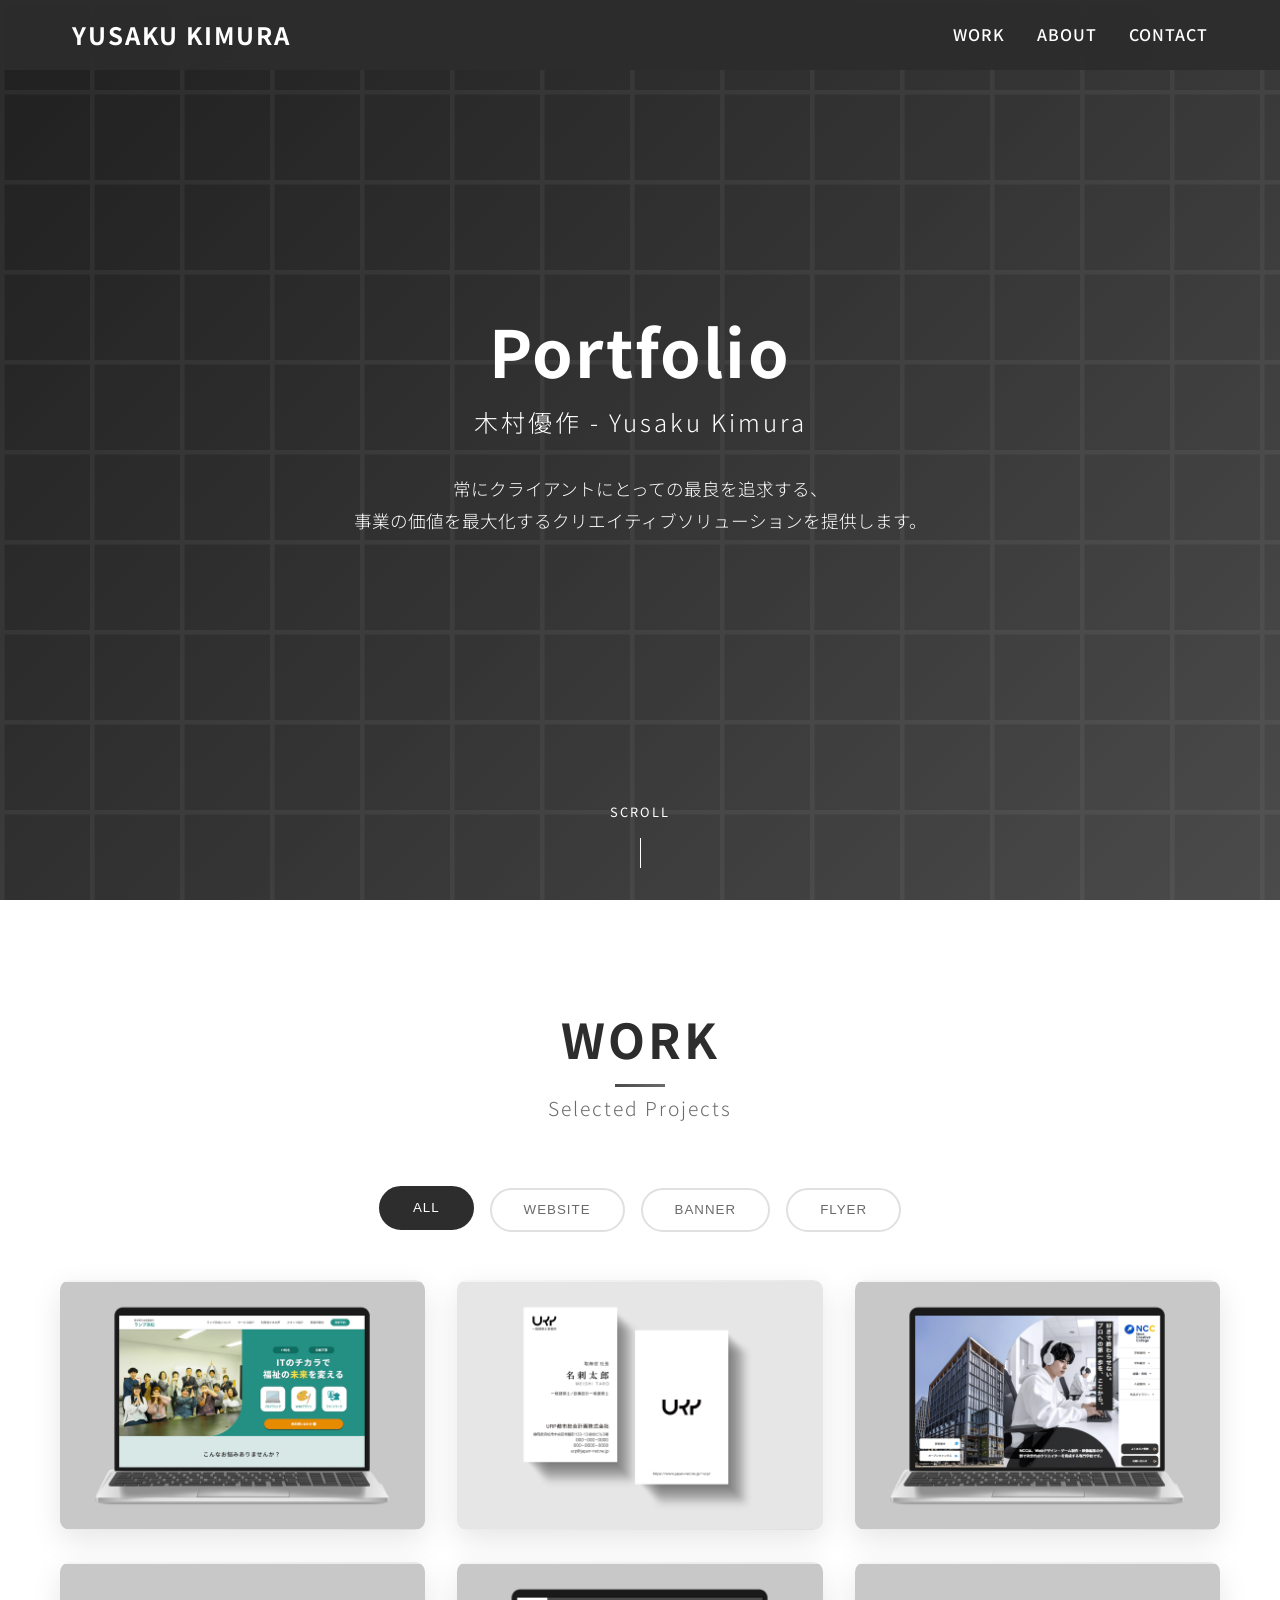
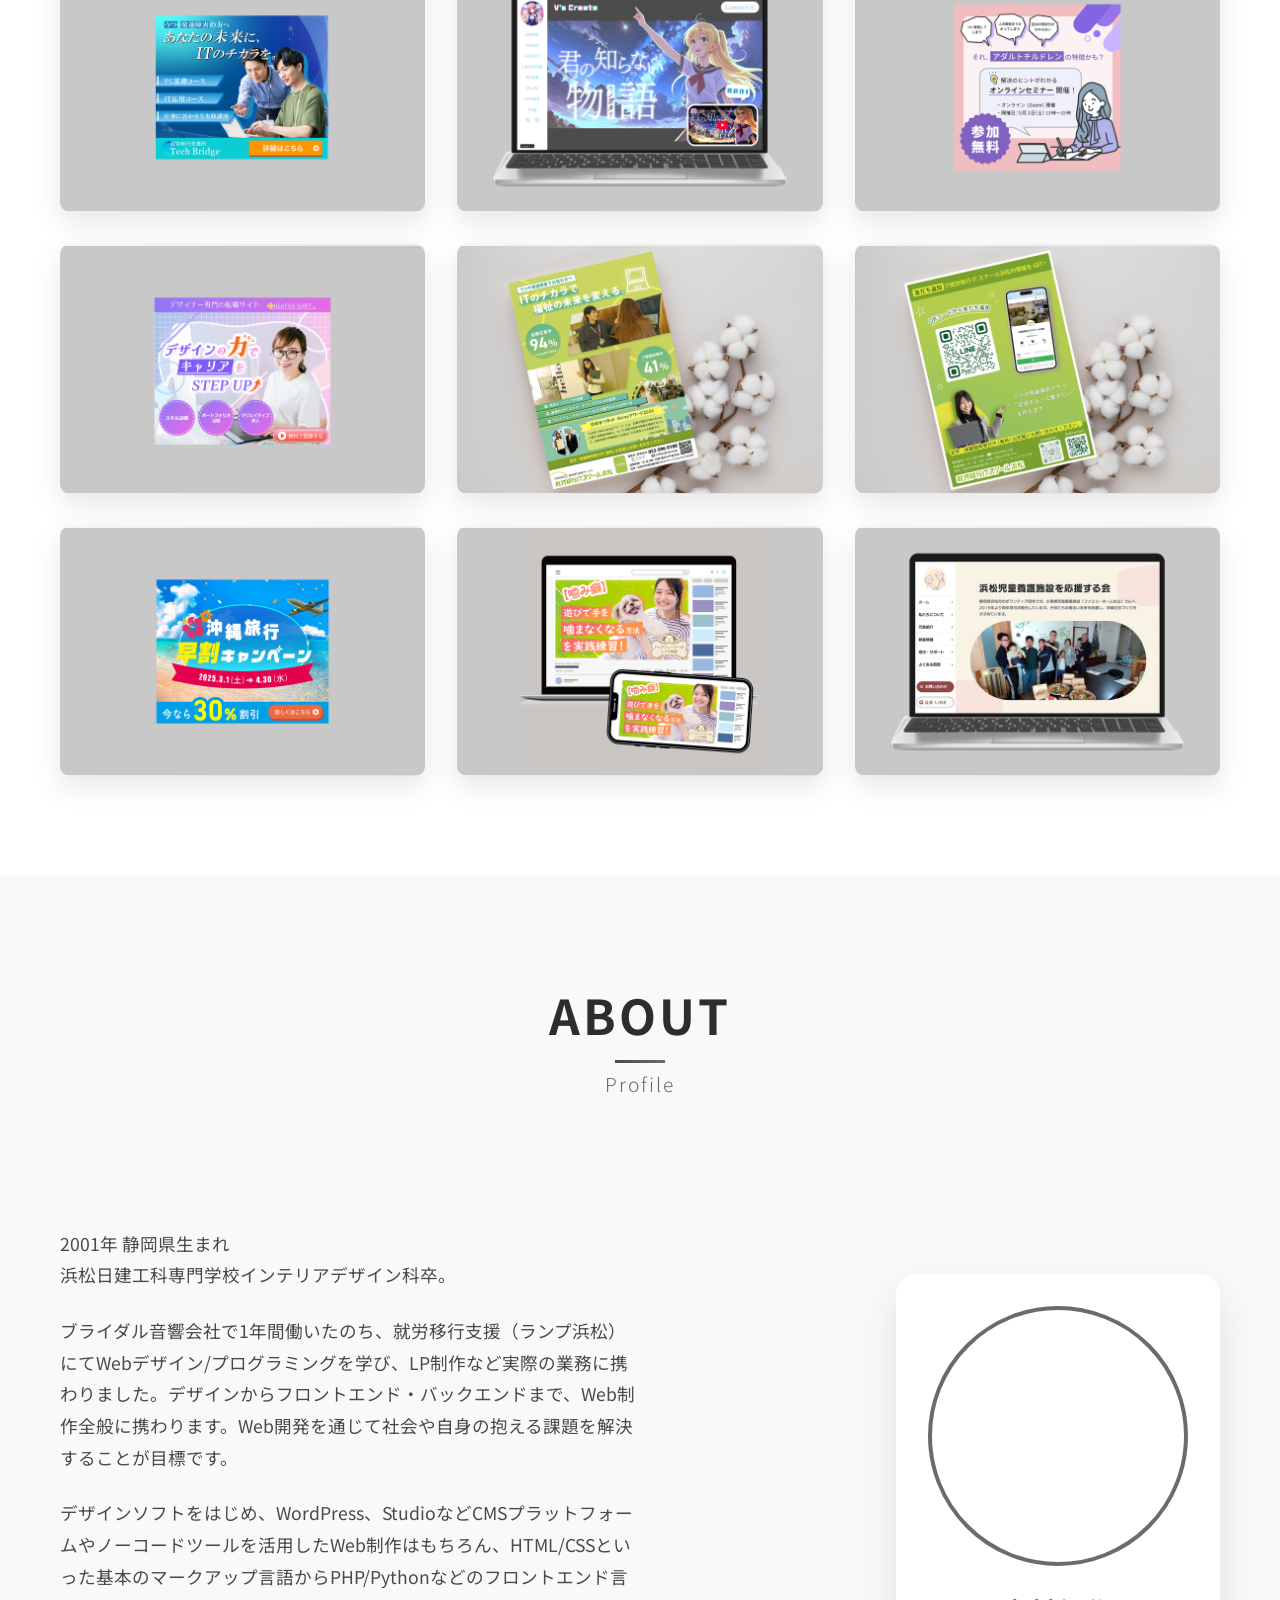
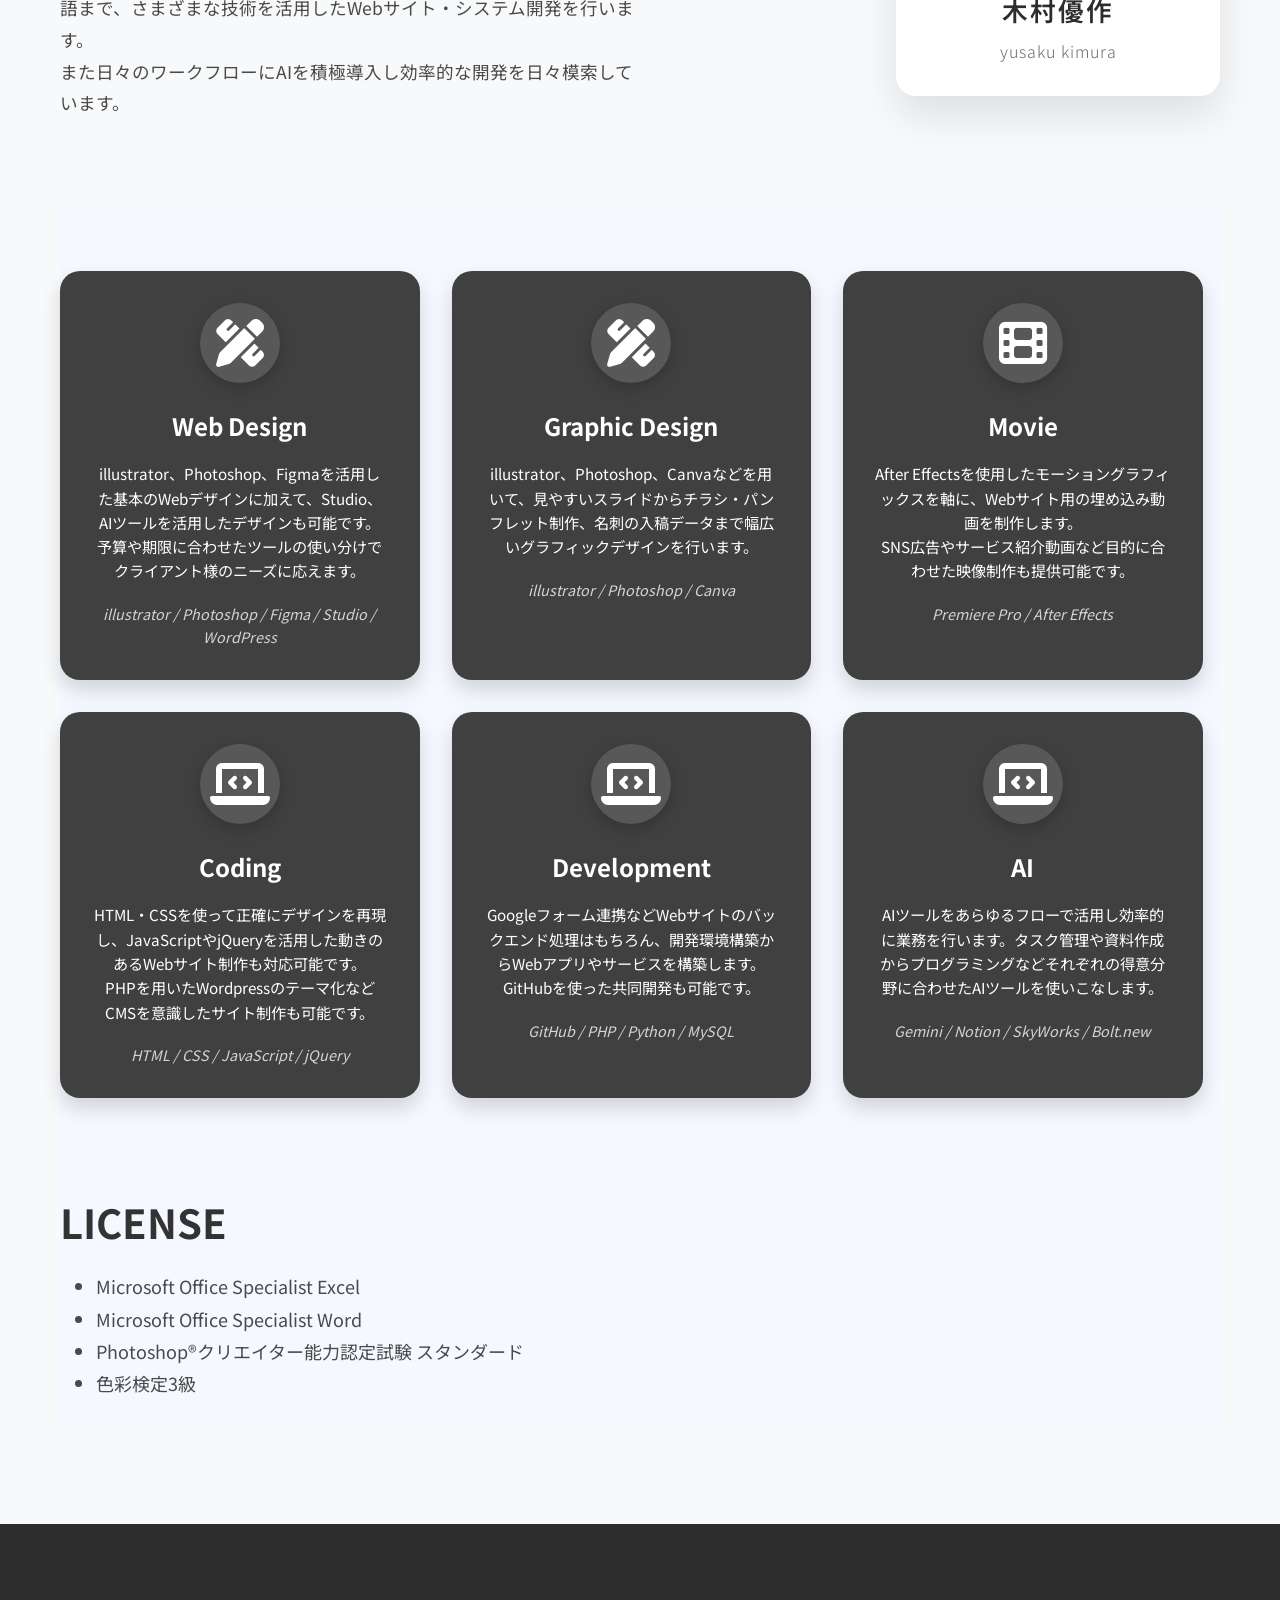
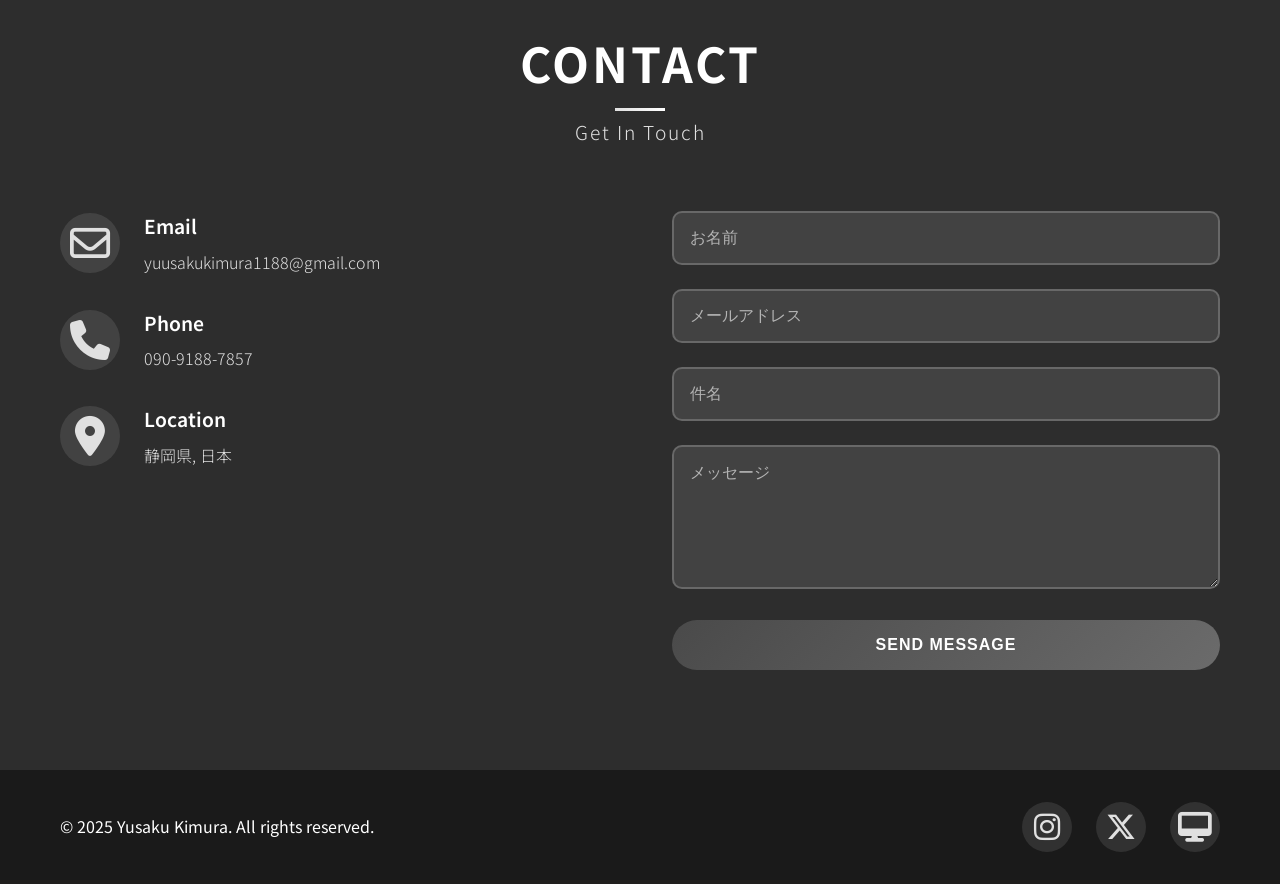
==== index.html @ 91639d2f "Add files via upload" ====
<!DOCTYPE html>
<html lang="ja">
<head>
    <meta charset="UTF-8">
    <meta name="viewport" content="width=device-width, initial-scale=1.0">
    <title>木村優作 - Webデザイナーポートフォリオ</title>
    <meta name="description" content="木村優作のWebデザイナーポートフォリオサイト。Webサイト、バナー、チラシなどのデザイン作品をご紹介します。">
    <link rel="stylesheet" href="css/style.css">
    <link rel="preconnect" href="https://fonts.googleapis.com">
    <link rel="preconnect" href="https://fonts.gstatic.com" crossorigin>
    <link href="https://fonts.googleapis.com/css2?family=Noto+Sans+JP:wght@300;400;500;700&display=swap" rel="stylesheet">
    <link rel="stylesheet" href="https://cdnjs.cloudflare.com/ajax/libs/font-awesome/6.5.1/css/all.min.css">
</head>
<body>
    <!-- Loading Animation -->
    <div id="loading" class="loading-screen">
        <div class="loading-content">
            <div class="loading-logo">
                <span class="loading-text">YUSAKU KIMURA</span>
            </div>
            <div class="loading-bar">
                <div class="loading-progress"></div>
            </div>
        </div>
    </div>

    <!-- Header -->
    <header class="header" id="header">
        <nav class="nav">
            <div class="nav-brand">
                <a href="#hero" class="brand-link">YUSAKU KIMURA</a>
            </div>
            <ul class="nav-menu" id="nav-menu">
                <li class="nav-item">
                    <a href="#work" class="nav-link">WORK</a>
                </li>
                <li class="nav-item">
                    <a href="#about" class="nav-link">ABOUT</a>
                </li>
                <li class="nav-item">
                    <a href="#contact" class="nav-link">CONTACT</a>
                </li>
            </ul>
            <div class="hamburger" id="hamburger">
                <span></span>
                <span></span>
                <span></span>
            </div>
        </nav>
    </header>

    <!-- Hero Section -->
    <section class="hero" id="hero">
        <div class="hero-background">
            <div class="hero-overlay"></div>
        </div>
        <div class="hero-content">
            <div class="hero-text">
                <h1 class="hero-title">
                    <span class="hero-title-line">Portfolio</span>
                    <span class="hero-title-line"></span>
                </h1>
                <p class="hero-subtitle">木村優作 - Yusaku Kimura</p>
                <p class="hero-description">
                    常にクライアントにとっての最良を追求する、<br>
                    事業の価値を最大化するクリエイティブソリューションを提供します。
                </p>
            </div>
            <div class="hero-scroll">
                <span class="scroll-text">SCROLL</span>
                <div class="scroll-line"></div>
            </div>
        </div>
    </section>

    <!-- Work Section -->
    <section class="work" id="work">
        <div class="container">
            <div class="section-header">
                <h2 class="section-title">WORK</h2>
                <p class="section-subtitle">Selected Projects</p>
            </div>
            
            <div class="work-filter">
                <button class="filter-btn active" data-filter="all">ALL</button>
                <button class="filter-btn" data-filter="website">WEBSITE</button>
                <button class="filter-btn" data-filter="banner">BANNER</button>
                <button class="filter-btn" data-filter="flyer">FLYER</button>
            </div>

            <div class="work-grid" id="work-grid">
                <div class="work-item" data-category="website">
                    <a href="project-detail.html">
                    <div class="work-image">
                        <div class="work-placeholder">
                            <img src="images/Work_img4.png" alt="Work 1" width="100% height="100%>
                        </div>
                        <div class="work-overlay">
                            <div class="work-info">
                                <h3 class="work-title">Webサイト</h3>
                                <p class="work-category">Website Design</p>
                                <div class="work-tags">
                                    <span class="work-tag">HTML/CSS</span>
                                    <span class="work-tag">JavaScript</span>
                                    <span class="work-tag">PHP</span>
                                    <span class="work-tag">Wordpress</span>
                                    <span class="work-tag">Photoshop</span>
                                    <span class="work-tag">Illustrator</span>
                                </div>
                            </div>
                        </div>
                    </div>
                    </a>
                </div>

                <div class="work-item" data-category="website">
                    <div class="work-image">
                        <div class="work-placeholder">
                            <img src="images/Work_img12.png" alt="Work 1" width="100% height="100%>
                        </div>
                        <div class="work-overlay">
                            <div class="work-info">
                                <h3 class="work-title">名刺デザイン</h3>
                                <p class="work-category">Graphic Design</p>
                                <div class="work-tags">
                                    <span class="work-tag">Illustrator</span>
                                </div>
                            </div>
                        </div>
                    </div>
                </div>

                <div class="work-item" data-category="website">
                    <div class="work-image">
                        <div class="work-placeholder">
                            <img src="images/Work_img3.png" alt="Work 1" width="100% height="100%>
                        </div>
                        <div class="work-overlay">
                            <div class="work-info">
                                <h3 class="work-title">Webサイト</h3>
                                <p class="work-category">Website Design</p>
                                <div class="work-tags">
                                    <span class="work-tag">Studio</span>
                                    <span class="work-tag">Photoshop</span>
                                    <span class="work-tag">Illustrator</span>
                                </div>
                            </div>
                        </div>
                    </div>
                </div>

                <div class="work-item" data-category="banner">
                    <div class="work-image">
                        <div class="work-placeholder">
                            <img src="images/Work_img8.png" alt="Work 1" width="100% height="100%>
                        </div>
                        <div class="work-overlay">
                            <div class="work-info">
                                <h3 class="work-title">Webバナー</h3>
                                <p class="work-category">Banner Design</p>
                                <div class="work-tags">
                                    <span class="work-tag">Photoshop</span>
                                    <span class="work-tag">Illustrator</span>
                                </div>
                            </div>
                        </div>
                    </div>
                </div>

                <div class="work-item" data-category="website">
                    <div class="work-image">
                        <div class="work-placeholder">
                            <img src="images/Work_img2.png" alt="Work 1" width="100% height="100%>
                        </div>
                        <div class="work-overlay">
                            <div class="work-info">
                                <h3 class="work-title">Webサイト</h3>
                                <p class="work-category">Website Design</p>
                                <div class="work-tags">
                                    <span class="work-tag">Studio</span>
                                    <span class="work-tag">Photoshop</span>
                                    <span class="work-tag">Illustrator</span>
                                    <span class="work-tag">After Effects</span>
                                </div>
                            </div>
                        </div>
                    </div>
                </div>

                <div class="work-item" data-category="banner">
                    <div class="work-image">
                        <div class="work-placeholder">
                             <img src="images/Work_img9.png" alt="Work 1" width="100% height="100%>
                        </div>
                        <div class="work-overlay">
                            <div class="work-info">
                                <h3 class="work-title">SNS広告</h3>
                                <p class="work-category">Digital Banner</p>
                                <div class="work-tags">
                                    <span class="work-tag">Photoshop</span>
                                    <span class="work-tag">Illustrator</span>
                                </div>
                            </div>
                        </div>
                    </div>
                </div>

                <div class="work-item" data-category="banner">
                    <div class="work-image">
                        <div class="work-placeholder">
                             <img src="images/Work_img10.png" alt="Work 1" width="100% height="100%>
                        </div>
                        <div class="work-overlay">
                            <div class="work-info">
                                <h3 class="work-title">Webバナー</h3>
                                <p class="work-category">Digital Banner</p>
                                <div class="work-tags">
                                    <span class="work-tag">Photoshop</span>
                                    <span class="work-tag">Illustrator</span>
                                </div>
                            </div>
                        </div>
                    </div>
                </div>

                <div class="work-item" data-category="flyer">
                    <div class="work-image">
                        <div class="work-placeholder">
                            <img src="images/Work_img5.png" alt="Work 1" width="100% height="100%>
                        </div>
                        <div class="work-overlay">
                            <div class="work-info">
                                <h3 class="work-title">チラシ</h3>
                                <p class="work-category">Graphic Design</p>
                                <div class="work-tags">
                                    <span class="work-tag">Photoshop</span>
                                    <span class="work-tag">Illustrator</span>
                                </div>
                            </div>
                        </div>
                    </div>
                </div>

                <div class="work-item" data-category="flyer">
                    <div class="work-image">
                        <div class="work-placeholder">
                            <img src="images/Work_img6.png" alt="Work 1" width="100% height="100%>
                        </div>
                        <div class="work-overlay">
                            <div class="work-info">
                                <h3 class="work-title">チラシ</h3>
                                <p class="work-category">Graphic Design</p>
                                <div class="work-tags">
                                    <span class="work-tag">Photoshop</span>
                                    <span class="work-tag">Illustrator</span>
                                </div>
                            </div>
                        </div>
                    </div>
                </div>

                <div class="work-item" data-category="banner">
                    <div class="work-image">
                        <div class="work-placeholder">
                             <img src="images/Work_img7.png" alt="Work 1" width="100% height="100%>
                        </div>
                        <div class="work-overlay">
                            <div class="work-info">
                                <h3 class="work-title">Webバナー</h3>
                                <p class="work-category">Digital Banner</p>
                                <div class="work-tags">
                                    <span class="work-tag">Photoshop</span>
                                    <span class="work-tag">Illustrator</span>
                                </div>
                            </div>
                        </div>
                    </div>
                </div>

                <div class="work-item" data-category="website">
                    <div class="work-image">
                        <div class="work-placeholder">
                            <img src="images/Work_img11.png" alt="Work 1" width="100% height="100%>
                        </div>
                        <div class="work-overlay">
                            <div class="work-info">
                                <h3 class="work-title">YouTubeサムネイル</h3>
                                <p class="work-category">Website Design</p>
                                <div class="work-tags">
                                    <span class="work-tag">Studio</span>
                                    <span class="work-tag">Photoshop</span>
                                    <span class="work-tag">Illustrator</span>
                                </div>
                            </div>
                        </div>
                    </div>
                </div>

                <div class="work-item" data-category="website">
                    <div class="work-image">
                        <div class="work-placeholder">
                            <img src="images/Work_img1.png" alt="Work 1" width="100% height="100%>
                        </div>
                        <div class="work-overlay">
                            <div class="work-info">
                                <h3 class="work-title">Webサイト</h3>
                                <p class="work-category">Website Design</p>
                                <div class="work-tags">
                                    <span class="work-tag">Studio</span>
                                    <span class="work-tag">Photoshop</span>
                                    <span class="work-tag">Illustrator</span>
                                </div>
                            </div>
                        </div>
                    </div>
                </div>

                

            </div>
        </div>
    </section>

    <!-- About Section -->
    <section class="about" id="about">
        <div class="about-container container">
            <div class="about-content">
                <div class="section-header">
                            <h2 class="section-title">ABOUT</h2>
                            <p class="section-subtitle">Profile</p>
                        </div>
                <div class="about-text">
                    <div class="about-text-content">
                        <div class="about-description">
                             <p>
                                2001年 静岡県生まれ<br>
                                浜松日建工科専門学校インテリアデザイン科卒。<br>
                            </p>
                            <p>
                            ブライダル音響会社で1年間働いたのち、就労移行支援（ランプ浜松）にてWebデザイン/プログラミングを学び、LP制作など実際の業務に携わりました。デザインからフロントエンド・バックエンドまで、Web制作全般に携わります。Web開発を通じて社会や自身の抱える課題を解決することが目標です。
                            <p>
                                デザインソフトをはじめ、WordPress、StudioなどCMSプラットフォームやノーコードツールを活用したWeb制作はもちろん、HTML/CSSといった基本のマークアップ言語からPHP/Pythonなどのフロントエンド言語まで、さまざまな技術を活用したWebサイト・システム開発を行います。<br>また日々のワークフローにAIを積極導入し効率的な開発を日々模索しています。
                            </p>
                        </div>
                    </div>
                    <div class="about-image">
                        <div class="profile-card">
                            <div class="profile-placeholder">
                                
                            </div>
                            <div class="profile-info">
                                <h3 class="profile-name">木村優作</h3>
                                <p class="profile-title">yusaku kimura</p>
                            </div>
                        </div>
                    </div>
                </div>
                 
                <div class="skills-section">
                    <div class="skill-card">
                        <div class="skill-icon"><i class="fas fa-pencil-ruler"></i></div>
                        <h3 class="skill-title">Web Design</h3>
                        <p class="skill-desc">
                        illustrator、Photoshop、Figmaを活用した基本のWebデザインに加えて、Studio、AIツールを活用したデザインも可能です。<br>
                        予算や期限に合わせたツールの使い分けでクライアント様のニーズに応えます。
                        </p>
                        <p class="skill-tools">illustrator / Photoshop / Figma / Studio / WordPress</p>
                    </div>

                    <div class="skill-card">
                        <div class="skill-icon"><i class="fas fa-pencil-ruler"></i></div>
                        <h3 class="skill-title">Graphic Design</h3>
                        <p class="skill-desc">
                        illustrator、Photoshop、Canvaなどを用いて、見やすいスライドからチラシ・パンフレット制作、名刺の入稿データまで幅広いグラフィックデザインを行います。
                        </p>
                        <p class="skill-tools">illustrator / Photoshop / Canva</p>
                    </div>

                    <div class="skill-card">
                        <div class="skill-icon"><i class="fas fa-film"></i></div>
                        <h3 class="skill-title">Movie</h3>
                        <p class="skill-desc">
                        After Effectsを使用したモーショングラフィックスを軸に、Webサイト用の埋め込み動画を制作します。<br>SNS広告やサービス紹介動画など目的に合わせた映像制作も提供可能です。
                        </p>
                        <p class="skill-tools">Premiere Pro / After Effects</p>
                    </div>

                    <div class="skill-card">
                        <div class="skill-icon"><i class="fas fa-laptop-code"></i></div>
                        <h3 class="skill-title">Coding</h3>
                        <p class="skill-desc">
                        HTML・CSSを使って正確にデザインを再現し、JavaScriptやjQueryを活用した動きのあるWebサイト制作も対応可能です。<br>
                        PHPを用いたWordpressのテーマ化などCMSを意識したサイト制作も可能です。
                        </p>
                        <p class="skill-tools">HTML / CSS / JavaScript / jQuery</p>
                    </div>

                    <div class="skill-card">
                        <div class="skill-icon"><i class="fas fa-laptop-code"></i></div>
                        <h3 class="skill-title">Development</h3>
                        <p class="skill-desc">
                        Googleフォーム連携などWebサイトのバックエンド処理はもちろん、開発環境構築からWebアプリやサービスを構築します。<br>GitHubを使った共同開発も可能です。
                        </p>
                        <p class="skill-tools">GitHub / PHP / Python / MySQL</p>
                    </div>

                    <div class="skill-card">
                        <div class="skill-icon"><i class="fas fa-laptop-code"></i></div>
                        <h3 class="skill-title">AI</h3>
                        <p class="skill-desc">
                        AIツールをあらゆるフローで活用し効率的に業務を行います。タスク管理や資料作成からプログラミングなどそれぞれの得意分野に合わせたAIツールを使いこなします。
                        </p>
                        <p class="skill-tools">Gemini / Notion / SkyWorks / Bolt.new</p>
                    </div>

                      <div class="license-section">
                            <h3 class="license-title"> LICENSE</h3>
                            <ul class="license-list">
                            <li>Microsoft Office Specialist Excel</li>
                            <li>Microsoft Office Specialist Word</li>
                            <li>Photoshop®クリエイター能力認定試験 スタンダード</li>
                            <li>色彩検定3級</li>
                            </ul>
                        </div>
                </div>
            </div>
        </div>
    </section>

    <!-- Contact Section -->
    <section class="contact" id="contact">
        <div class="container">
            <div class="section-header">
                <h2 class="section-title">CONTACT</h2>
                <p class="section-subtitle">Get In Touch</p>
            </div>
            <div class="contact-content">
                <div class="contact-info">
                    <div class="contact-item">
                        <div class="contact-icon">
                            <i class="fa-regular fa-envelope"></i>
                        </div>
                        <div class="contact-details">
                            <h3>Email</h3>
                            <a href="mailto:yuusakukimura1188@gmail.com"><p>yuusakukimura1188@gmail.com</p></a>
                        </div>
                    </div>
                    <div class="contact-item">
                        <div class="contact-icon">
                            <i class="fa-solid fa-phone"></i>
                        </div>
                        <div class="contact-details">
                            <h3>Phone</h3>
                            <a href="tel:090-1188-7857"><p>090-9188-7857</p></a>
                        </div>
                    </div>
                    <div class="contact-item">
                        <div class="contact-icon">
                            <i class="fa-solid fa-location-dot"></i>
                        </div>
                        <div class="contact-details">
                            <h3>Location</h3>
                            <p>静岡県, 日本</p>
                        </div>
                    </div>
                </div>
                <form class="contact-form" id="contact-form">
                    <div class="form-group">
                        <input type="text" id="name" name="name" placeholder="お名前" required>
                    </div>
                    <div class="form-group">
                        <input type="email" id="email" name="email" placeholder="メールアドレス" required>
                    </div>
                    <div class="form-group">
                        <input type="text" id="subject" name="subject" placeholder="件名" required>
                    </div>
                    <div class="form-group">
                        <textarea id="message" name="message" placeholder="メッセージ" rows="6" required></textarea>
                    </div>
                    <button type="submit" class="submit-btn">
                        <span class="btn-text">SEND MESSAGE</span>
                        <div class="btn-loader"></div>
                    </button>
                </form>
            </div>
        </div>
    </section>

    <!-- Footer -->
    <footer class="footer">
        <div class="container">
            <div class="footer-content">
                <p>&copy; 2025 Yusaku Kimura. All rights reserved.</p>
                <div class="social-links">
                    <a href="https://www.instagram.com/1012_ky_design/" target="_blank" class="social-link">
                        <i class="fa-brands fa-instagram"></i>
                    </a>
                    <a href="https://x.com/yuusaku_work?s=21" target="_blank" class="social-link">
                        <i class="fa-brands fa-x-twitter"></i>
                    </a>
                    <a href="#" class="social-link">
                        <i class="fa-solid fa-desktop"></i>
                        
                    </a>
                </div>
            </div>
        </div>
    </footer>

    <script src="js/script.js"></script>
</body>
</html>
---- css/style.css ----
/* Reset and Base Styles */
* {
    margin: 0;
    padding: 0;
    box-sizing: border-box;
}

html {
    scroll-behavior: smooth;
}

body {
    font-family: 'Noto Sans JP', sans-serif;
    line-height: 1.6;
    color: #333;
    background-color: #f8f9fa;
    overflow-x: hidden;
}

.container {
    max-width: 1200px;
    margin: 0 auto;
    padding: 0 20px;
}

/* Loading Animation */
.loading-screen {
    position: fixed;
    top: 0;
    left: 0;
    width: 100%;
    height: 100%;
    background: linear-gradient(135deg, #2d2d2d 0%, #4a4a4a 100%);
    display: flex;
    justify-content: center;
    align-items: center;
    z-index: 9999;
    transition: opacity 0.5s ease, visibility 0.5s ease;
}

.loading-screen.hidden {
    opacity: 0;
    visibility: hidden;
}

.loading-content {
    text-align: center;
    color: white;
}

.loading-logo {
    margin-bottom: 30px;
}

.loading-text {
    font-size: 2rem;
    font-weight: 300;
    letter-spacing: 8px;
    animation: fadeInUp 1s ease;
}

.loading-bar {
    width: 300px;
    height: 2px;
    background: rgba(255, 255, 255, 0.2);
    margin: 0 auto;
    overflow: hidden;
}

.loading-progress {
    height: 100%;
    background: linear-gradient(90deg, #e0e0e0, #ffffff);
    width: 0%;
    animation: loadingProgress 2s ease-in-out;
}

@keyframes fadeInUp {
    from {
        opacity: 0;
        transform: translateY(30px);
    }
    to {
        opacity: 1;
        transform: translateY(0);
    }
}

@keyframes loadingProgress {
    0% { width: 0%; }
    100% { width: 100%; }
}

/* Header */
.header {
    position: fixed;
    top: 0;
    left: 0;
    width: 100%;
    background: rgba(45, 45, 45, 0.95);
    backdrop-filter: blur(10px);
    z-index: 1000;
    transition: all 0.3s ease;
}

.header.scrolled {
    background: rgba(45, 45, 45, 0.98);
    box-shadow: 0 2px 20px rgba(0, 0, 0, 0.1);
}

.nav {
    display: flex;
    justify-content: space-between;
    align-items: center;
    padding: 1rem 2rem;
    max-width: 1200px;
    margin: 0 auto;
}

.nav-brand .brand-link {
    font-size: 1.5rem;
    font-weight: 700;
    color: #ffffff;
    text-decoration: none;
    letter-spacing: 2px;
    transition: color 0.3s ease;
}

.nav-brand .brand-link:hover {
    color: #e0e0e0;
}

.nav-menu {
    display: flex;
    list-style: none;
    gap: 2rem;
}

.nav-link {
    color: #ffffff;
    text-decoration: none;
    font-weight: 500;
    letter-spacing: 1px;
    position: relative;
    transition: color 0.3s ease;
}

.nav-link:hover {
    color: #e0e0e0;
}

.nav-link::after {
    content: '';
    position: absolute;
    bottom: -5px;
    left: 0;
    width: 0;
    height: 2px;
    background: #e0e0e0;
    transition: width 0.3s ease;
}

.nav-link:hover::after {
    width: 100%;
}

.hamburger {
    display: none;
    flex-direction: column;
    cursor: pointer;
    gap: 4px;
}

.hamburger span {
    width: 25px;
    height: 2px;
    background: #ffffff;
    transition: all 0.3s ease;
}

.hamburger.active span:nth-child(1) {
    transform: rotate(45deg) translate(5px, 5px);
}

.hamburger.active span:nth-child(2) {
    opacity: 0;
}

.hamburger.active span:nth-child(3) {
    transform: rotate(-45deg) translate(7px, -6px);
}

/* Hero Section */
.hero {
    height: 100vh;
    position: relative;
    display: flex;
    align-items: center;
    justify-content: center;
    overflow: hidden;
}

.hero-background {
    position: absolute;
    top: 0;
    left: 0;
    width: 100%;
    height: 100%;
    background: linear-gradient(135deg, #2d2d2d 0%, #4a4a4a 50%, #6b6b6b 100%);
    z-index: -2;
}

.hero-background::before {
    content: '';
    position: absolute;
    top: 0;
    left: 0;
    width: 100%;
    height: 100%;
    background: url('data:image/svg+xml,<svg xmlns="http://www.w3.org/2000/svg" viewBox="0 0 100 100"><defs><pattern id="grid" width="10" height="10" patternUnits="userSpaceOnUse"><path d="M 10 0 L 0 0 0 10" fill="none" stroke="rgba(255,255,255,0.05)" stroke-width="1"/></pattern></defs><rect width="100" height="100" fill="url(%23grid)"/></svg>');
    animation: backgroundMove 20s linear infinite;
}

.hero-overlay {
    position: absolute;
    top: 0;
    left: 0;
    width: 100%;
    height: 100%;
    background: rgba(0, 0, 0, 0.3);
    z-index: -1;
}

@keyframes backgroundMove {
    0% { transform: translate(0, 0); }
    100% { transform: translate(-10px, -10px); }
}

.hero-content {
    text-align: center;
    color: white;
    z-index: 1;
}

.hero-title {
    font-size: 65px;
    font-weight: 700;
    margin-bottom: 1rem;
    line-height: 1.1;
    letter-spacing: 2.2px;
}

.hero-title-line {
    display: block;
    opacity: 0;
    transform: translateY(50px);
    animation: heroTitleAnimation 1s ease forwards;
}

.hero-title-line:nth-child(2) {
    animation-delay: 0.2s;
}

@keyframes heroTitleAnimation {
    to {
        opacity: 1;
        transform: translateY(0);
    }
}

.hero-subtitle {
    font-size: 1.5rem;
    font-weight: 300;
    margin-bottom: 2rem;
    letter-spacing: 3px;
    opacity: 0;
    animation: fadeInUp 1s ease 0.5s forwards;
}

.hero-description {
    font-size: 1.1rem;
    font-weight: 300;
    line-height: 1.8;
    max-width: 600px;
    margin: 0 auto 3rem;
    opacity: 0;
    animation: fadeInUp 1s ease 0.7s forwards;
}

.hero-scroll {
    position: absolute;
    bottom: 2rem;
    right: 0;
    left: 0;
    margin: 0 auto;
    transform: translateX(-50%);
    display: flex;
    flex-direction: column;
    align-items: center;
    opacity: 0;
    animation: fadeInUp 1s ease 1s forwards;
}

.scroll-text {
    font-size: 0.8rem;
    letter-spacing: 2px;
    margin-bottom: 1rem;
}

.scroll-line {
    width: 1px;
    height: 30px;
    background: white;
    animation: scrollLineAnimation 2s ease-in-out infinite;
}

@keyframes scrollLineAnimation {
    0%, 100% { transform: scaleY(1); opacity: 1; }
    50% { transform: scaleY(0.5); opacity: 0.5; }
}

/* Section Styles */
section {
    padding: 100px 0;
}

.section-header {
    text-align: center;
    margin-bottom: 4rem;
}

.section-title {
    font-size: 3rem;
    font-weight: 700;
    color: #2d2d2d;
    margin-bottom: 1rem;
    letter-spacing: 3px;
    position: relative;
    display: inline-block;
}

.section-title::after {
    content: '';
    position: absolute;
    bottom: -10px;
    left: 50%;
    transform: translateX(-50%);
    width: 50px;
    height: 3px;
    background: linear-gradient(90deg, #4a4a4a, #6b6b6b);
}

.section-subtitle {
    font-size: 1.2rem;
    color: #6b6b6b;
    font-weight: 300;
    letter-spacing: 2px;
}

/* Work Section */
.work {
    background: #ffffff;
}

.work-filter {
    display: flex;
    justify-content: center;
    gap: 1rem;
    margin-bottom: 3rem;
    flex-wrap: wrap;
}

.filter-btn {
    padding: 0.8rem 2rem;
    border: 2px solid #e0e0e0;
    background: transparent;
    color: #6b6b6b;
    font-weight: 500;
    letter-spacing: 1px;
    cursor: pointer;
    transition: all 0.3s ease;
    border-radius: 30px;
}

.filter-btn:hover,
.filter-btn.active {
    background: #2d2d2d;
    color: white;
    border-color: #2d2d2d;
    transform: translateY(-2px);
}

.work-grid {
    display: grid;
    grid-template-columns: repeat(auto-fit, minmax(350px, 1fr));
    gap: 2rem;
}

.work-item {
    position: relative;
    border-radius: 10px;
    overflow: hidden;
    box-shadow: 0 10px 30px rgba(0, 0, 0, 0.1);
    transition: all 0.3s ease;
    opacity: 0;
    transform: translateY(30px);
}

.work-item.visible {
    opacity: 1;
    transform: translateY(0);
}

.work-item:hover {
    transform: translateY(-10px);
    box-shadow: 0 20px 40px rgba(0, 0, 0, 0.15);
}

.work-image {
    position: relative;
    height: 250px;
    overflow: hidden;
    background-size: cover;
    background-position: center;
}

.work-placeholder {
    width: 100%;
    height: 100%;
    background: linear-gradient(135deg, #f5f5f5 0%, #e0e0e0 100%);
    display: flex;
    align-items: center;
    justify-content: center;
}

.placeholder-icon {
    width: 60px;
    height: 60px;
    color: #6b6b6b;
}

.work-overlay {
    position: absolute;
    top: 0;
    left: 0;
    width: 100%;
    height: 100%;
    background: rgba(45, 45, 45, 0.9);
    display: flex;
    align-items: center;
    justify-content: center;
    opacity: 0;
    transition: opacity 0.3s ease;
}

.work-item:hover .work-overlay {
    opacity: 1;
}

.work-info {
    text-align: center;
    color: white;
    padding: 2rem;
}

.work-title {
    font-size: 1.5rem;
    font-weight: 600;
    margin-bottom: 0.5rem;
}

.work-category {
    font-size: 1rem;
    color: #e0e0e0;
    margin-bottom: 1rem;
}

.work-tags {
    display: flex;
    gap: 0.5rem;
    justify-content: center;
    flex-wrap: wrap;
}

.work-tag {
    padding: 0.3rem 0.8rem;
    background: rgba(255, 255, 255, 0.2);
    border-radius: 15px;
    font-size: 0.7rem;
    letter-spacing: 1px;
}

/* About Section */
.about {
    background: #f8f9fa;
    width: 100%;
}

.about-container {
    display: flex;
    align-items: center;
    justify-content: center;
    width: 100%;
}

.about-content {
    display: flex;
    gap: 4rem;
    align-items: center;
    justify-content: center;
    width: 100%;
    flex-flow: column;
}

.about-text .section-header {
    text-align: left;
    margin-bottom: 2rem;
}

.about-text {
    display: flex;
    width: 100%;
}


.about-text2 {
  display: flex;
  flex-wrap: wrap;
  gap: 3rem;
}

.about-text-content {
    width: 50%;
}

.about-description p {
    font-size: 1.1rem;
    line-height: 1.8;
    color: #4a4a4a;
    margin-bottom: 1.5rem;
}

.skills-section {
  display: flex;
  flex-wrap: wrap;
  gap: 2rem;
  justify-content: flex-start;
  padding: 4rem 0px 0px 0px;
  background-color: #f5f8ff;
}

.skill-card {
  background-color: #404040;
  color: #fff;
  border-radius: 20px;
  padding: 2rem;
  width: 31%;
  box-shadow: 0 10px 20px rgba(0, 0, 0, 0.15);
  text-align: center;
  transition: transform 0.4s ease, box-shadow 0.4s ease;
}

.skill-card:hover {
  transform: translateY(-10px);
  box-shadow: 0 20px 30px rgba(0, 0, 0, 0.25);
}

.skill-icon {
  font-size: 3rem;
  margin-bottom: 1rem;
  background-color: #585858;
  width: 80px;
  height: 80px;
  margin: 0 auto 1.5rem;
  border-radius: 50%;
  display: flex;
  align-items: center;
  justify-content: center;
  box-shadow: 0 5px 15px rgba(0, 0, 0, 0.2);
}

.skill-title {
  font-size: 1.5rem;
  font-weight: bold;
  margin-bottom: 1rem;
}

.skill-desc {
  font-size: 0.95rem;
  line-height: 1.6;
  margin-bottom: 1.2rem;
}

.skill-tools {
  font-size: 0.9rem;
  font-style: italic;
  color: #d4d4d4;
}

/* レスポンシブ対応 */
@media (max-width: 768px) {
  .skills-section {
    flex-direction: column;
    align-items: center;
  }

  .skill-card {
  width: 100%;
  margin-bottom: 2rem;
}
}

.license-section {
    margin-top: 60px;
    padding: 0 0px 0px 0px;
    background-color: #f5f8ff;
    width: 100%;
}

.license-title {
    font-size: 2.5rem;
    font-weight: bold;
    margin-bottom: 1rem;
}

.license-list {
    list-style-type: disc;
    margin-left: 2em;
    padding-left: 0;
    font-size: 18px;
    line-height: 1.8;
    color: #4a4a4a;
    margin-bottom: 1.5rem;
}


.about-image {
    display: flex;
    justify-content: flex-end;
    align-items: center;
    width: 50%;
}

.profile-card {
    background: white;
    border-radius: 20px;
    padding: 2rem;
    box-shadow: 0 20px 40px rgba(0, 0, 0, 0.1);
    text-align: center;
    transition: transform 0.3s ease;
}

.profile-card:hover {
    transform: translateY(-10px);
}

.profile-placeholder {
    width: 260px;
    height: 260px;
    background-image: url(../images/木村優作1.png);
    background-repeat: no-repeat;
    background-size: cover;
    background-position: center;
    border-radius: 50%;
    border: 4px solid #6b6b6b;
    display: flex;
    align-items: center;
    justify-content: center;
    margin: 0 auto 1.5rem;
}

.profile-icon {
    width: 60px;
    height: 60px;
    color: #6b6b6b;
}

.profile-name {
    font-size: 1.6rem;
    font-weight: 600;
    color: #2d2d2d;
    margin-bottom: 0.5rem;
    letter-spacing: 2px;
}

.profile-title {
    color: #6b6b6b;
    font-weight: 300;
    letter-spacing: 1px;
}

/* Contact Section */
.contact {
    background: #2d2d2d;
    color: white;
}

.contact .section-title {
    color: white;
}

.contact .section-title::after {
    background: linear-gradient(90deg, #e0e0e0, #ffffff);
}

.contact .section-subtitle {
    color: #e0e0e0;
}

.contact-content {
    display: grid;
    grid-template-columns: 1fr 1fr;
    gap: 4rem;
}

.contact-info {
    display: flex;
    flex-direction: column;
    gap: 2rem;
}

.contact-item {
    display: flex;
    align-items: center;
    gap: 1.5rem;
}

.contact-icon {
    width: 60px;
    height: 60px;
    background: rgba(255, 255, 255, 0.1);
    border-radius: 50%;
    display: flex;
    align-items: center;
    justify-content: center;
    color: #e0e0e0;
    font-size: 40px;
    transition: all 0.3s ease;
}

.contact-details h3 {
    font-size: 1.2rem;
    font-weight: 600;
    margin-bottom: 0.5rem;
}

.contact-details p {
    color: #e0e0e0;
    font-weight: 300;
}

.contact-details a {
    text-decoration: none;
}

.contact-form {
    display: flex;
    flex-direction: column;
    gap: 1.5rem;
}

.form-group {
    position: relative;
}

.form-group input,
.form-group textarea {
    width: 100%;
    padding: 1rem;
    background: rgba(255, 255, 255, 0.1);
    border: 2px solid rgba(255, 255, 255, 0.2);
    border-radius: 10px;
    color: white;
    font-size: 1rem;
    transition: all 0.3s ease;
}

.form-group input::placeholder,
.form-group textarea::placeholder {
    color: rgba(255, 255, 255, 0.6);
}

.form-group input:focus,
.form-group textarea:focus {
    outline: none;
    border-color: #e0e0e0;
    background: rgba(255, 255, 255, 0.15);
}

.submit-btn {
    padding: 1rem 2rem;
    background: linear-gradient(135deg, #4a4a4a, #6b6b6b);
    border: none;
    border-radius: 30px;
    color: white;
    font-size: 1rem;
    font-weight: 600;
    letter-spacing: 1px;
    cursor: pointer;
    transition: all 0.3s ease;
    position: relative;
    overflow: hidden;
}

.submit-btn:hover {
    transform: translateY(-2px);
    box-shadow: 0 10px 20px rgba(0, 0, 0, 0.2);
}

.submit-btn:active {
    transform: translateY(0);
}

.btn-text {
    transition: opacity 0.3s ease;
}

.btn-loader {
    position: absolute;
    top: 50%;
    left: 50%;
    transform: translate(-50%, -50%);
    width: 20px;
    height: 20px;
    border: 2px solid rgba(255, 255, 255, 0.3);
    border-top: 2px solid white;
    border-radius: 50%;
    animation: spin 1s linear infinite;
    opacity: 0;
    transition: opacity 0.3s ease;
}

.submit-btn.loading .btn-text {
    opacity: 0;
}

.submit-btn.loading .btn-loader {
    opacity: 1;
}

@keyframes spin {
    0% { transform: translate(-50%, -50%) rotate(0deg); }
    100% { transform: translate(-50%, -50%) rotate(360deg); }
}

/* Footer */
.footer {
    background: #1a1a1a;
    color: white;
    padding: 2rem 0;
}

.footer-content {
    display: flex;
    justify-content: space-between;
    align-items: center;
}

.social-links {
    display: flex;
    gap: 1.5rem;
}

.social-link {
    width: 50px;
    height: 50px;
    background: rgba(255, 255, 255, 0.1);
    border-radius: 50%;
    display: flex;
    align-items: center;
    justify-content: center;
    color: #e0e0e0;
    transition: all 0.3s ease;
    font-size: 30px;
    text-decoration: none;
}



.social-link:hover {
    background: rgba(255, 255, 255, 0.2);
    transform: translateY(-2px);
}

/* Animations */
.fade-in {
    opacity: 0;
    transform: translateY(30px);
    transition: all 0.6s ease;
}

.fade-in.visible {
    opacity: 1;
    transform: translateY(0);
}

.parallax {
    transform: translateY(0);
    transition: transform 0.1s ease-out;
}

/* Responsive Design */
@media (max-width: 768px) {
    .nav-menu {
        position: fixed;
        top: 70px;
        left: -100%;
        width: 100%;
        height: calc(100vh - 70px);
        background: rgba(45, 45, 45, 0.98);
        flex-direction: column;
        justify-content: flex-start;
        align-items: center;
        padding-top: 2rem;
        transition: left 0.3s ease;
    }

    .nav-menu.active {
        left: 0;
    }

    .hamburger {
        display: flex;
    }

    .hero-title {
        font-size: 2.5rem;
    }

    .hero-subtitle {
        font-size: 1.2rem;
    }

    .section-title {
        font-size: 2rem;
    }


    .about-container {
    flex-flow: column;
    }   
    
    .about-text {
    flex-direction: column-reverse;
    }

    .about-content {
        grid-template-columns: 1fr;
        gap: 2rem;
    }

    .about-text .section-header {
        text-align: center;
    }

    .about-text-content {
    width: 100%;
    }

    .about-image {
    justify-content: center;
    width: 100%;
    margin-bottom: 40px;
    }

    .contact-content {
        grid-template-columns: 1fr;
        gap: 2rem;
    }

    .work-grid {
        grid-template-columns: 1fr;
    }

    .footer-content {
        flex-direction: column;
        gap: 1rem;
        text-align: center;
    }

    .work-filter {
        gap: 0.5rem;
    }

    .filter-btn {
        padding: 0.6rem 1.5rem;
        font-size: 0.9rem;
    }
}

@media (max-width: 480px) {
    .container {
        padding: 0 15px;
    }

    .nav {
        padding: 1rem 1rem;
    }

    .hero-title {
        font-size: 2rem;
    }

    .hero-description {
        font-size: 1rem;
    }

    section {
        padding: 60px 0;
    }

    .work-grid {
        grid-template-columns: 1fr;
        gap: 1.5rem;
    }

    .work-item {
        margin: 0 10px;
    }
}

/* Utility Classes */
.hidden {
    display: none !important;
}

.no-scroll {
    overflow: hidden;
}

/* project-detail.css */
/* 既存のstyle.cssに追加するか、新しくファイルを作成して読み込んでください */

/* Section: Project Detail */
.project-detail {
    padding: 100px 0;
    background-color: #f8f9fa;
}

.project-header {
    text-align: center;
    margin-bottom: 4rem;
}

.project-title {
    font-size: 3rem;
    font-weight: 700;
    color: #333;
    margin-bottom: 0.5rem;
}

.project-subtitle {
    font-size: 1.2rem;
    color: #666;
    margin-bottom: 1.5rem;
}

.project-tags {
    display: flex;
    justify-content: center;
    gap: 0.5rem;
    flex-wrap: wrap;
}

.project-hero {
    margin-bottom: 4rem;
    box-shadow: 0 10px 30px rgba(0, 0, 0, 0.1);
    border-radius: 12px;
    overflow: hidden;
}

.project-hero-image {
    width: 100%;
    height: auto;
    display: block;
}

/* Overview Section */
.project-overview {
    display: grid;
    grid-template-columns: repeat(auto-fit, minmax(300px, 1fr));
    gap: 3rem;
    margin-bottom: 4rem;
}

.overview-item {
    background-color: #ffffff;
    padding: 2.5rem;
    border-radius: 12px;
    box-shadow: 0 5px 15px rgba(0, 0, 0, 0.05);
    border-top: 4px solid #333;
}

.overview-title {
    font-size: 1.5rem;
    font-weight: 700;
    color: #333;
    margin-bottom: 1rem;
    border-bottom: 2px solid #ddd;
    padding-bottom: 0.5rem;
}

.overview-text,
.overview-list {
    font-size: 1rem;
    color: #555;
    line-height: 1.8;
}

.overview-list {
    list-style: none;
    padding-left: 0;
}

.overview-list li::before {
    content: '▶';
    color: #333;
    display: inline-block;
    width: 1em;
    margin-left: -1em;
}

/* Project Content Section */
.project-content {
    margin-bottom: 4rem;
}

.section-heading {
    font-size: 2rem;
    font-weight: 700;
    color: #333;
    margin-top: 3rem;
    margin-bottom: 1.5rem;
    border-left: 5px solid #333;
    padding-left: 1rem;
}

.project-image {
    width: 100%;
    height: auto;
    display: block;
    margin: 2rem 0;
    border-radius: 12px;
    box-shadow: 0 5px 20px rgba(0, 0, 0, 0.1);
}

/* Back to Top Button */
.back-to-top {
    text-align: center;
    margin-top: 4rem;
}

.back-to-top .btn {
    display: inline-flex;
    align-items: center;
    gap: 10px;
    background-color: #333;
    color: #fff;
    padding: 1rem 2rem;
    border-radius: 50px;
    text-decoration: none;
    font-weight: 500;
    transition: background-color 0.3s ease, transform 0.3s ease;
    box-shadow: 0 5px 15px rgba(0, 0, 0, 0.2);
}

.back-to-top .btn:hover {
    background-color: #555;
    transform: translateY(-3px);
}

/* Related Projects Section */
.related-projects {
    text-align: center;
    margin-top: 6rem;
}

.related-grid {
    display: grid;
    grid-template-columns: repeat(auto-fit, minmax(300px, 1fr));
    gap: 2rem;
    margin-top: 2rem;
}

.related-item {
    background-color: #ffffff;
    border-radius: 12px;
    overflow: hidden;
    box-shadow: 0 5px 15px rgba(0, 0, 0, 0.05);
    transition: transform 0.3s ease;
}

.related-item:hover {
    transform: translateY(-5px);
}

.related-image {
    width: 100%;
    height: auto;
    display: block;
}

.related-item h3 {
    font-size: 1.2rem;
    padding: 1.5rem;
    color: #333;
}

/* ==================================== */
/* レスポンシブ対応スタイル          */
/* ==================================== */

/* 768px以下の画面サイズ */
@media (max-width: 768px) {
    .project-detail {
        padding: 80px 0;
    }

    .project-header {
        margin-bottom: 3rem;
    }

    .project-title {
        font-size: 2.5rem;
    }

    .project-subtitle {
        font-size: 1rem;
    }

    .project-hero {
        margin-bottom: 3rem;
    }

    .project-overview {
        grid-template-columns: 1fr; /* 1列に変更 */
        gap: 2rem;
        margin-bottom: 3rem;
    }

    .overview-item {
        padding: 2rem;
    }

    .overview-title {
        font-size: 1.3rem;
    }

    .project-content {
        margin-bottom: 3rem;
    }

    .section-heading {
        font-size: 1.8rem;
        margin-top: 2rem;
    }

    .project-image {
        margin: 1.5rem 0;
    }

    .back-to-top {
        margin-top: 3rem;
    }
    
    .back-to-top .btn {
        padding: 0.8rem 1.8rem;
        font-size: 0.9rem;
    }

    .related-projects {
        margin-top: 4rem;
    }

    .related-grid {
        grid-template-columns: 1fr; /* 1列に変更 */
    }
}

/* 480px以下の画面サイズ */
@media (max-width: 480px) {
    .project-detail {
        padding: 60px 0;
    }
    
    .project-title {
        font-size: 2rem;
    }

    .project-subtitle {
        font-size: 0.9rem;
    }

    .project-hero {
        margin-bottom: 2rem;
    }

    .overview-item {
        padding: 1.5rem;
    }

    .overview-title {
        font-size: 1.2rem;
    }

    .overview-text,
    .overview-list {
        font-size: 0.9rem;
    }
    
    .section-heading {
        font-size: 1.5rem;
        margin-top: 1.5rem;
    }

    .project-image {
        margin: 1rem 0;
    }

    .back-to-top .btn {
        padding: 0.7rem 1.5rem;
        font-size: 0.8rem;
    }
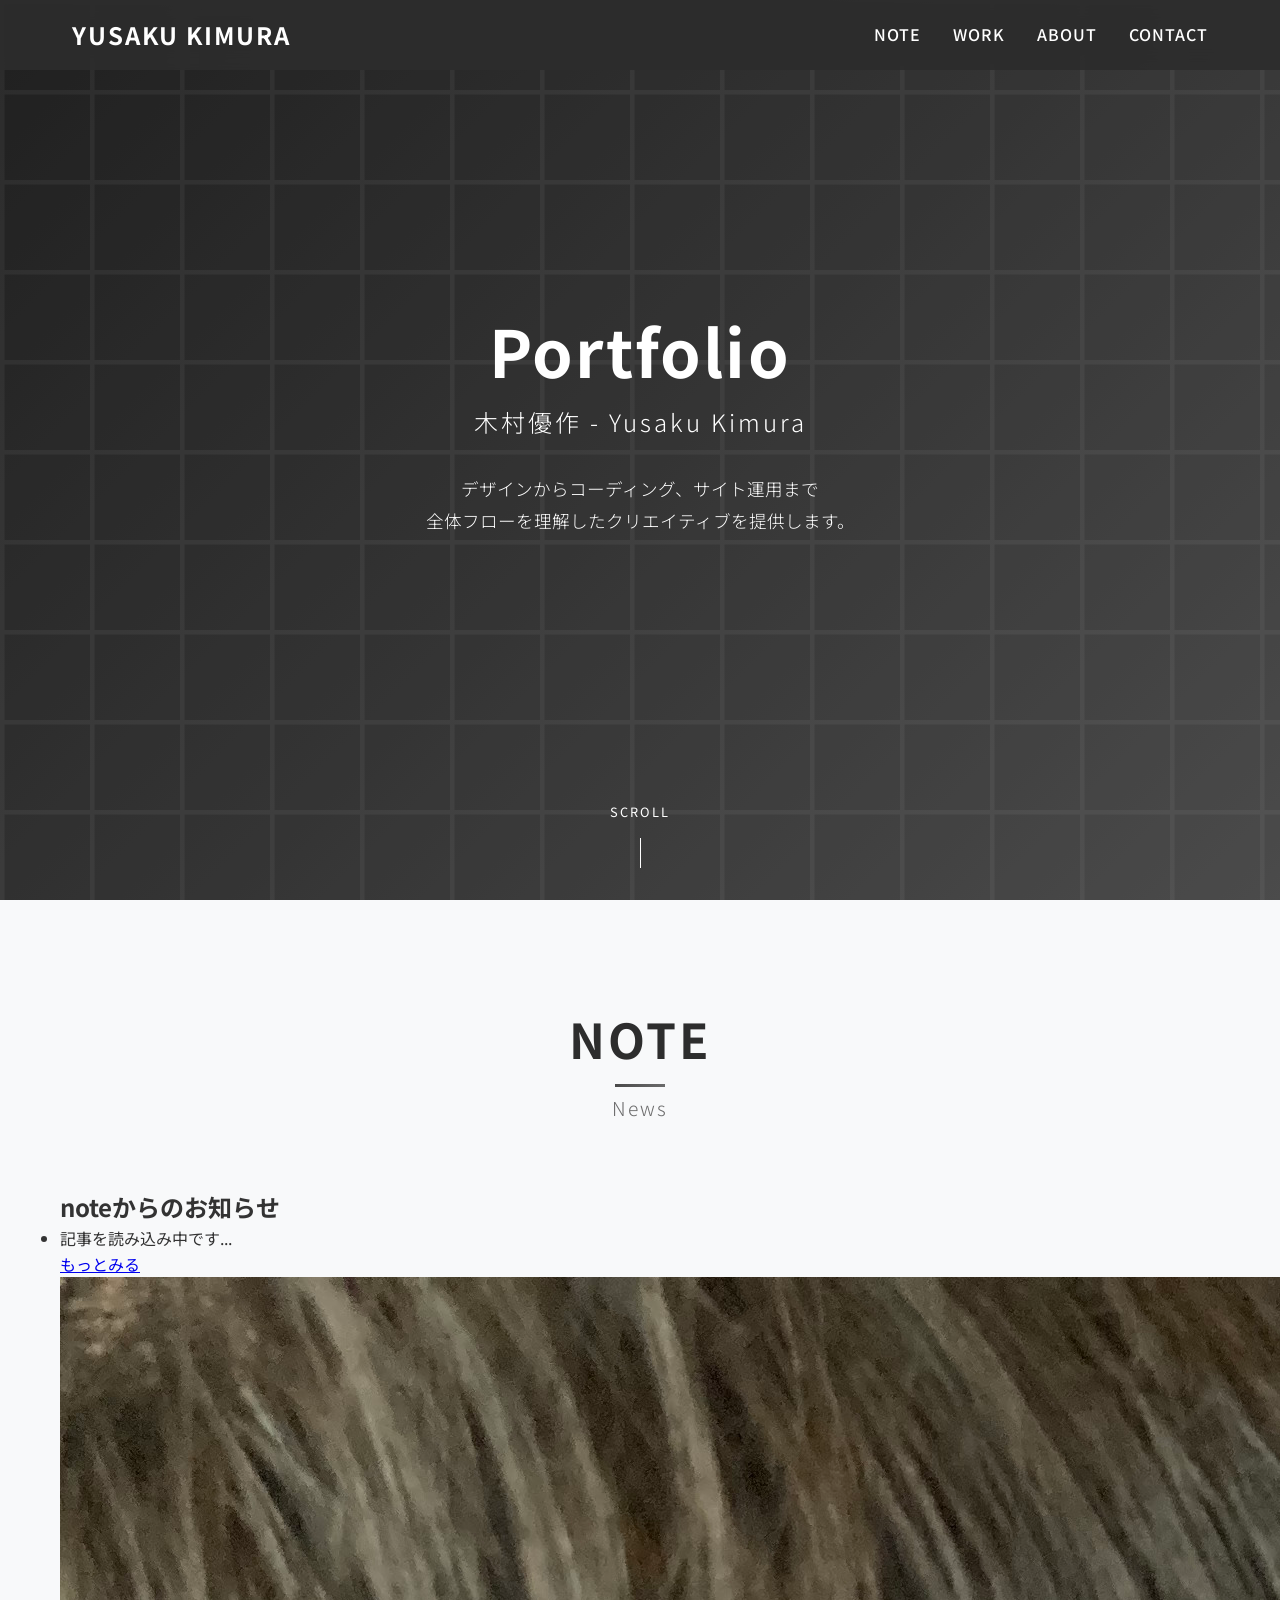
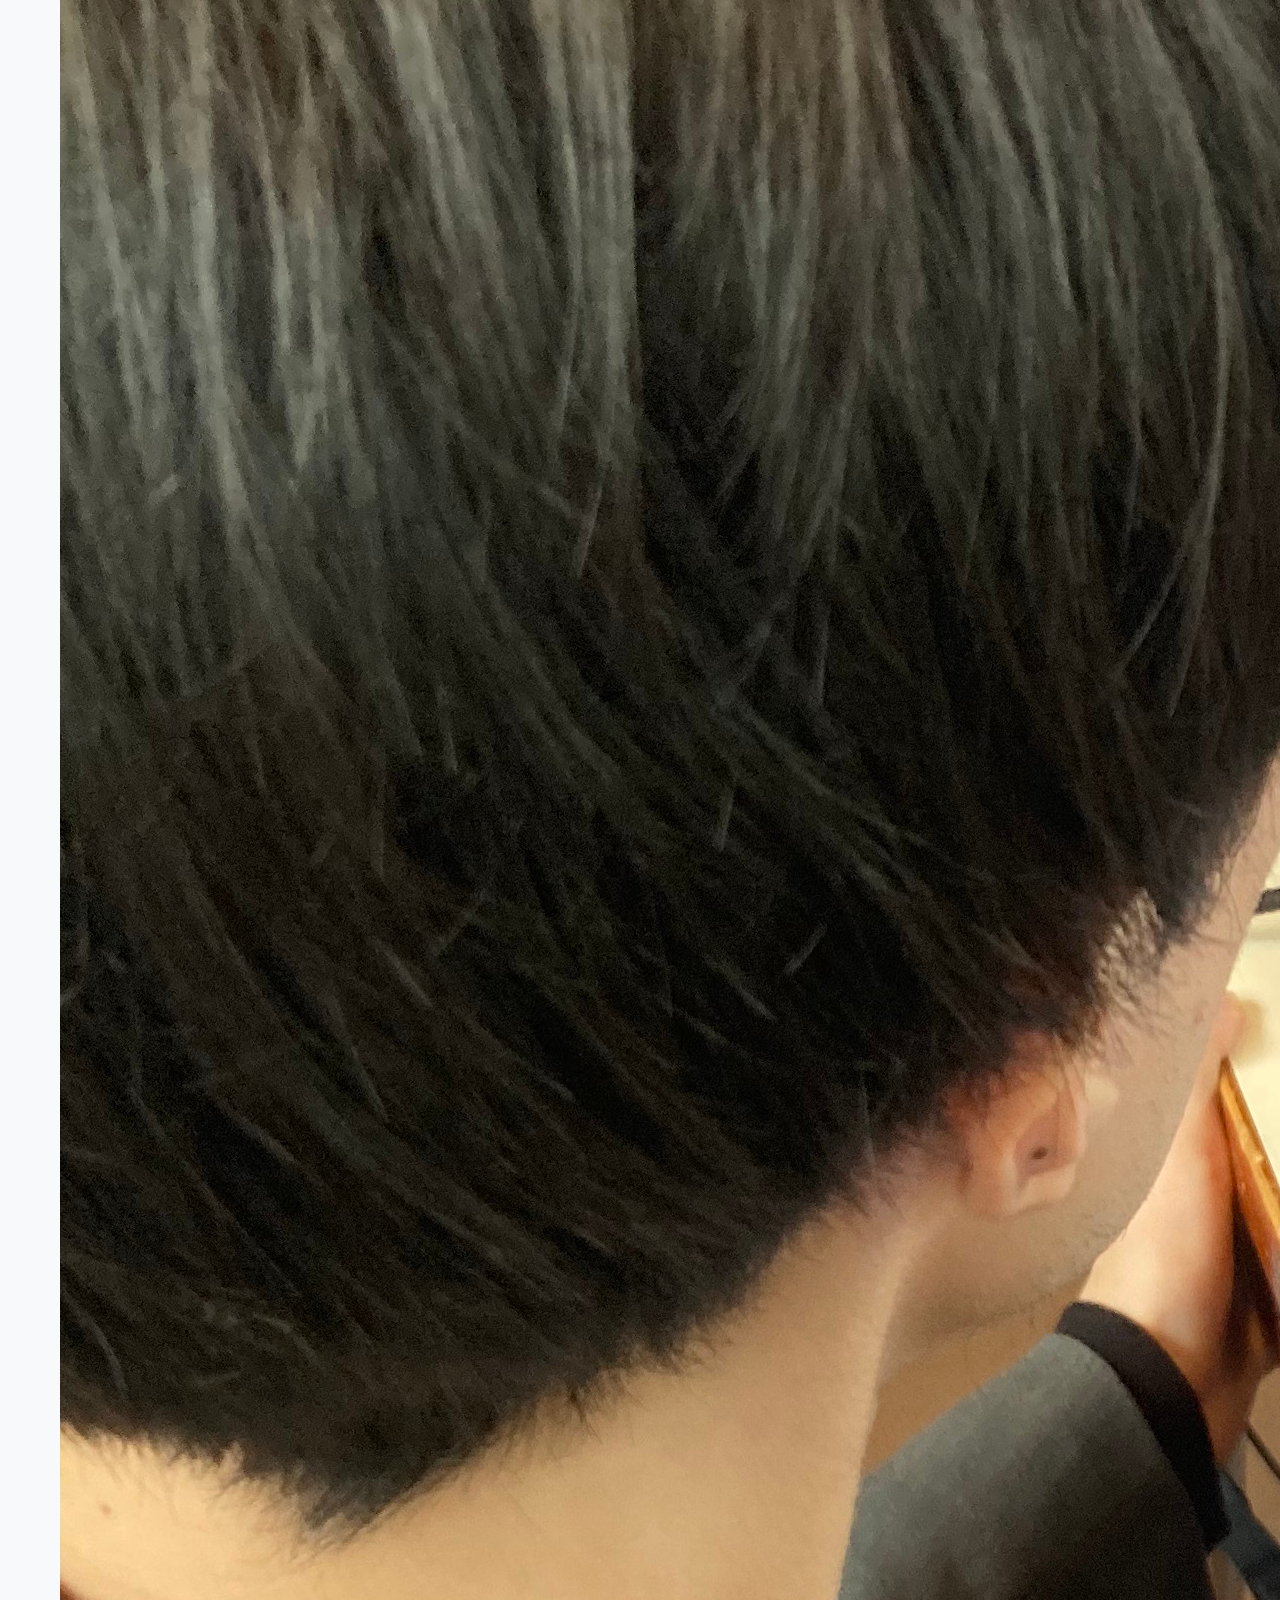
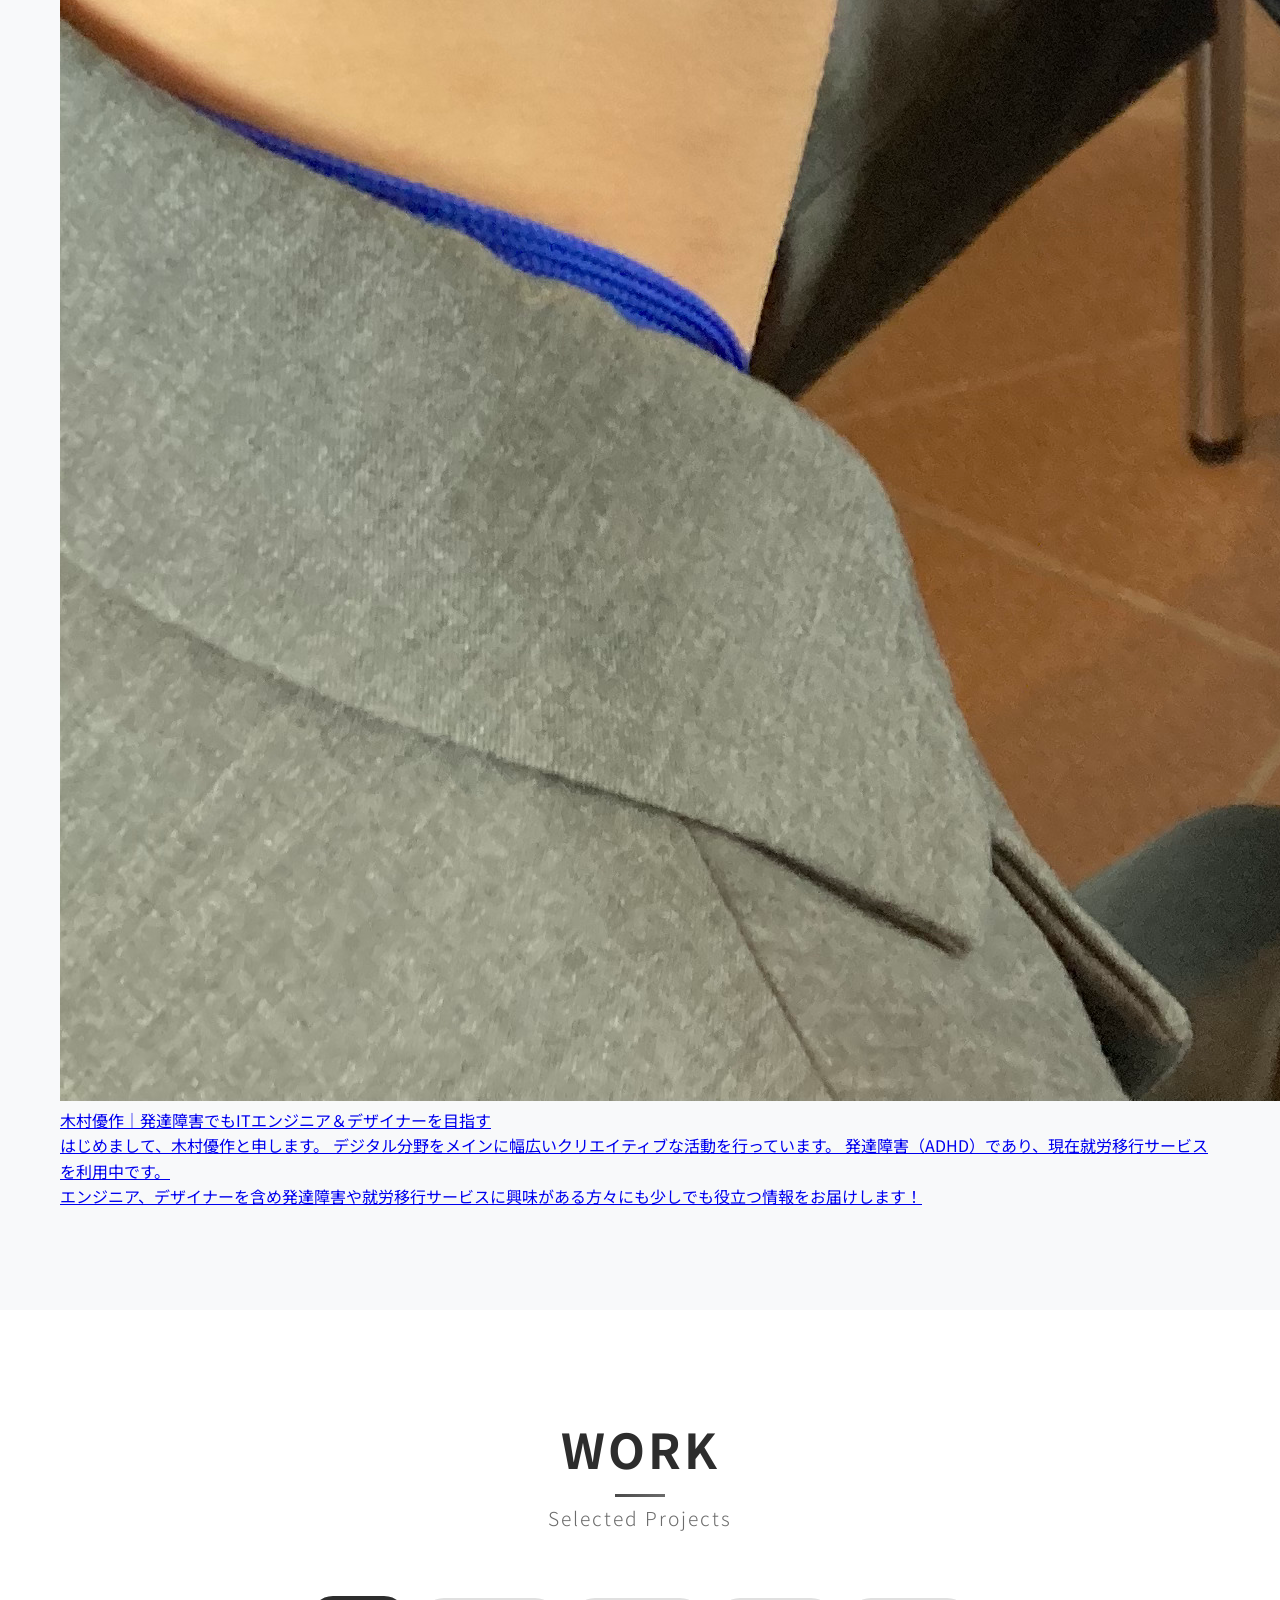
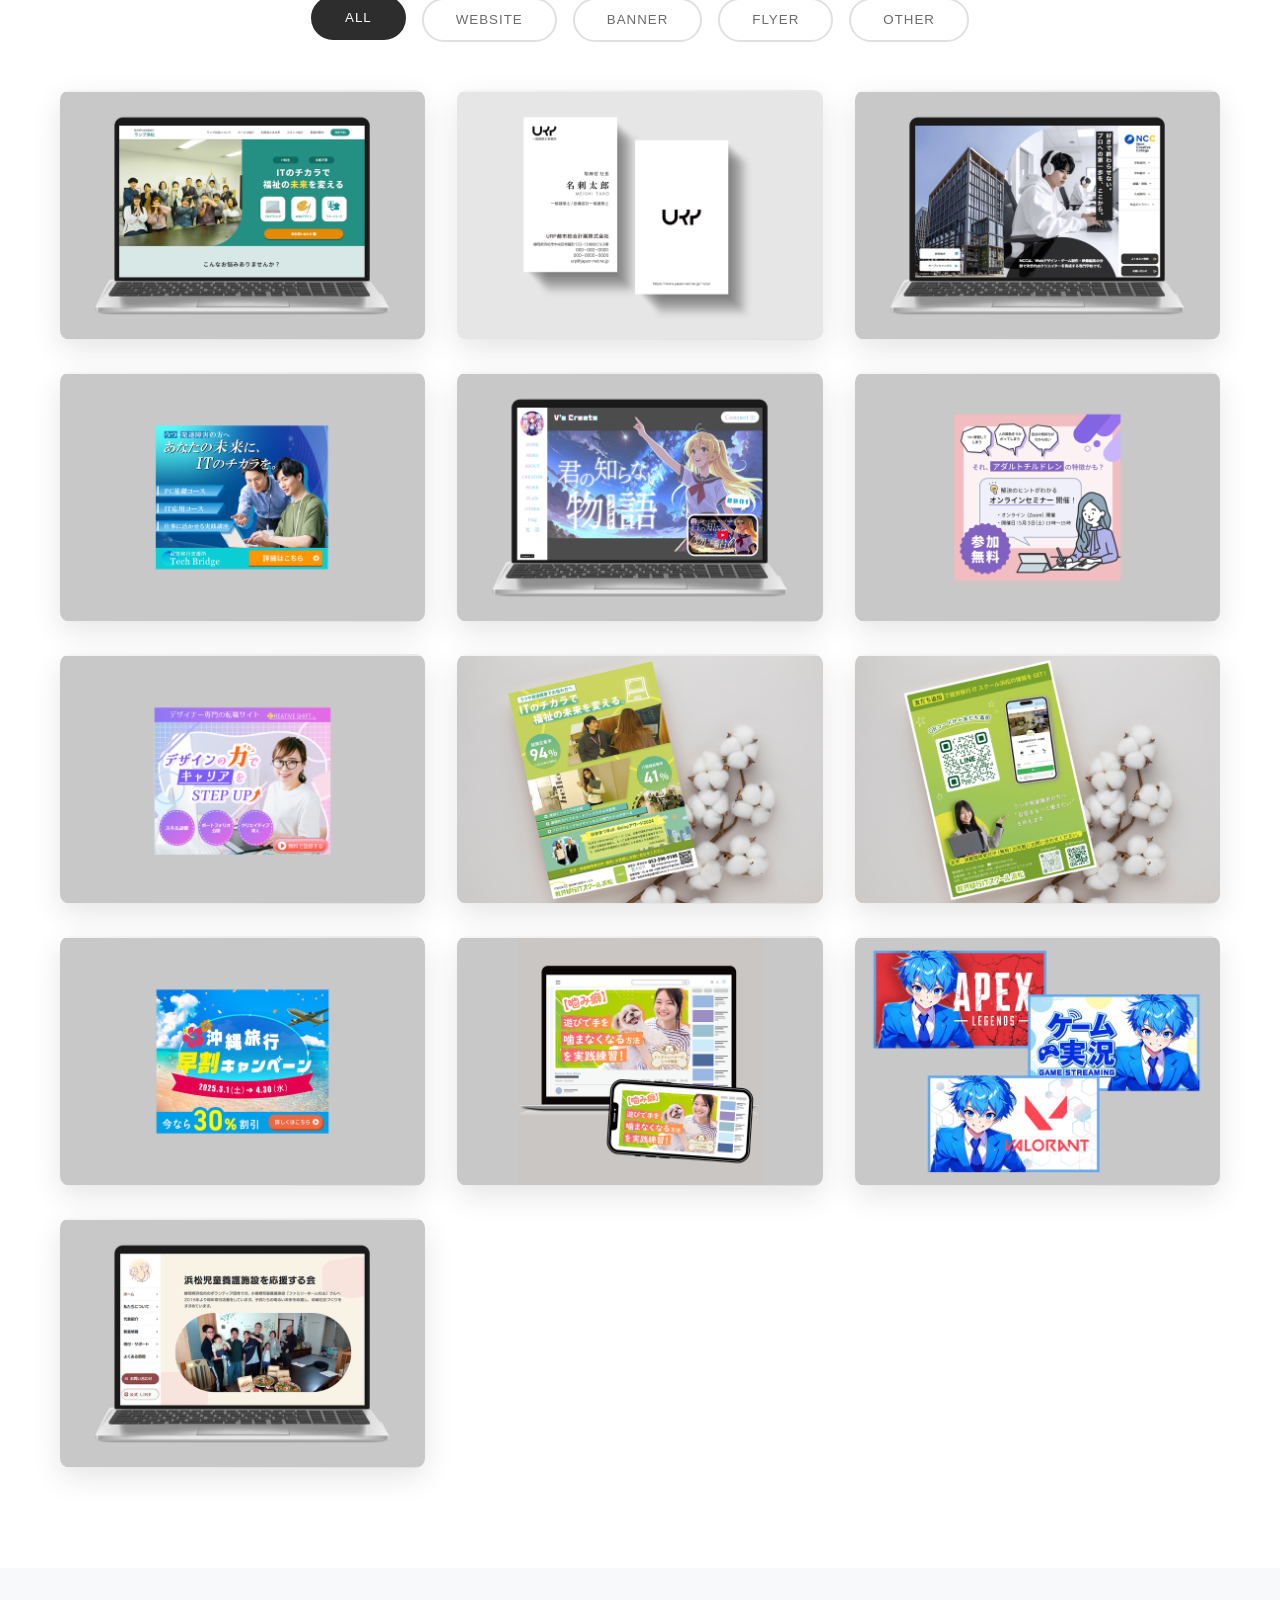
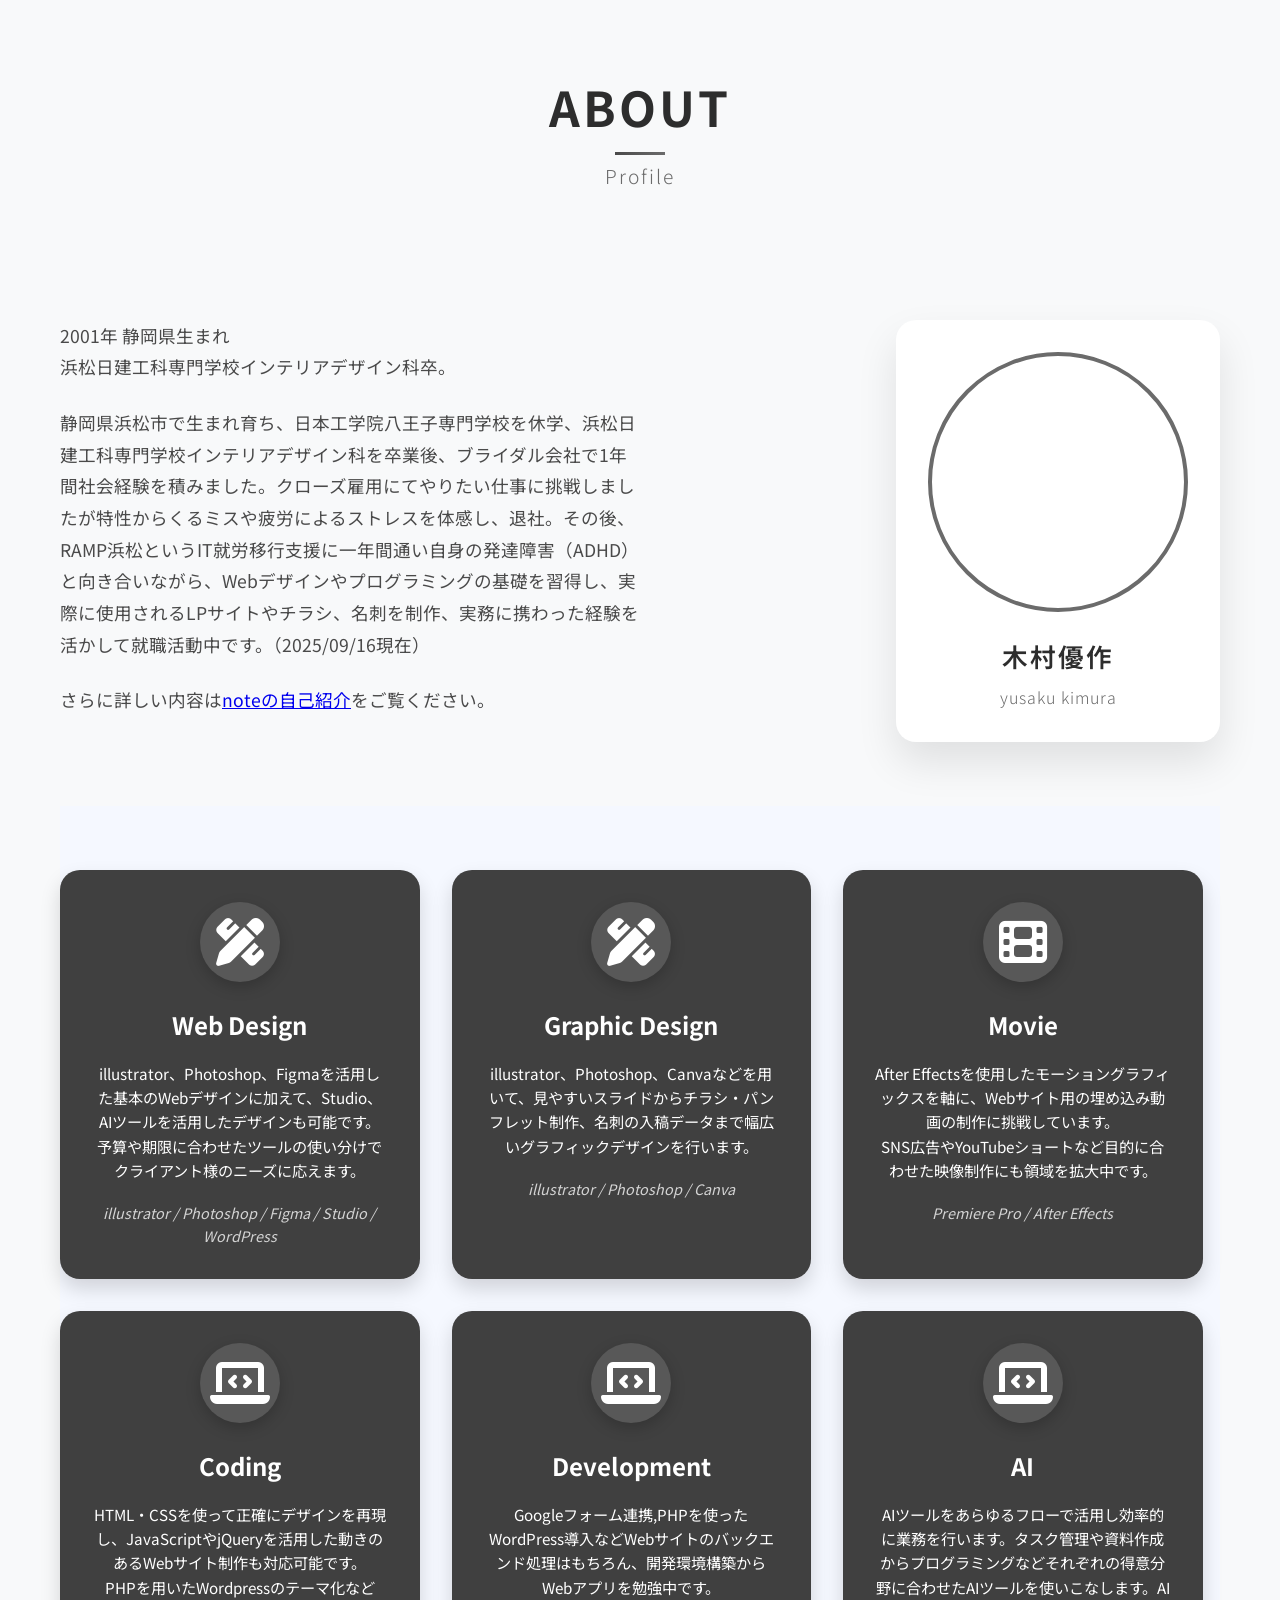
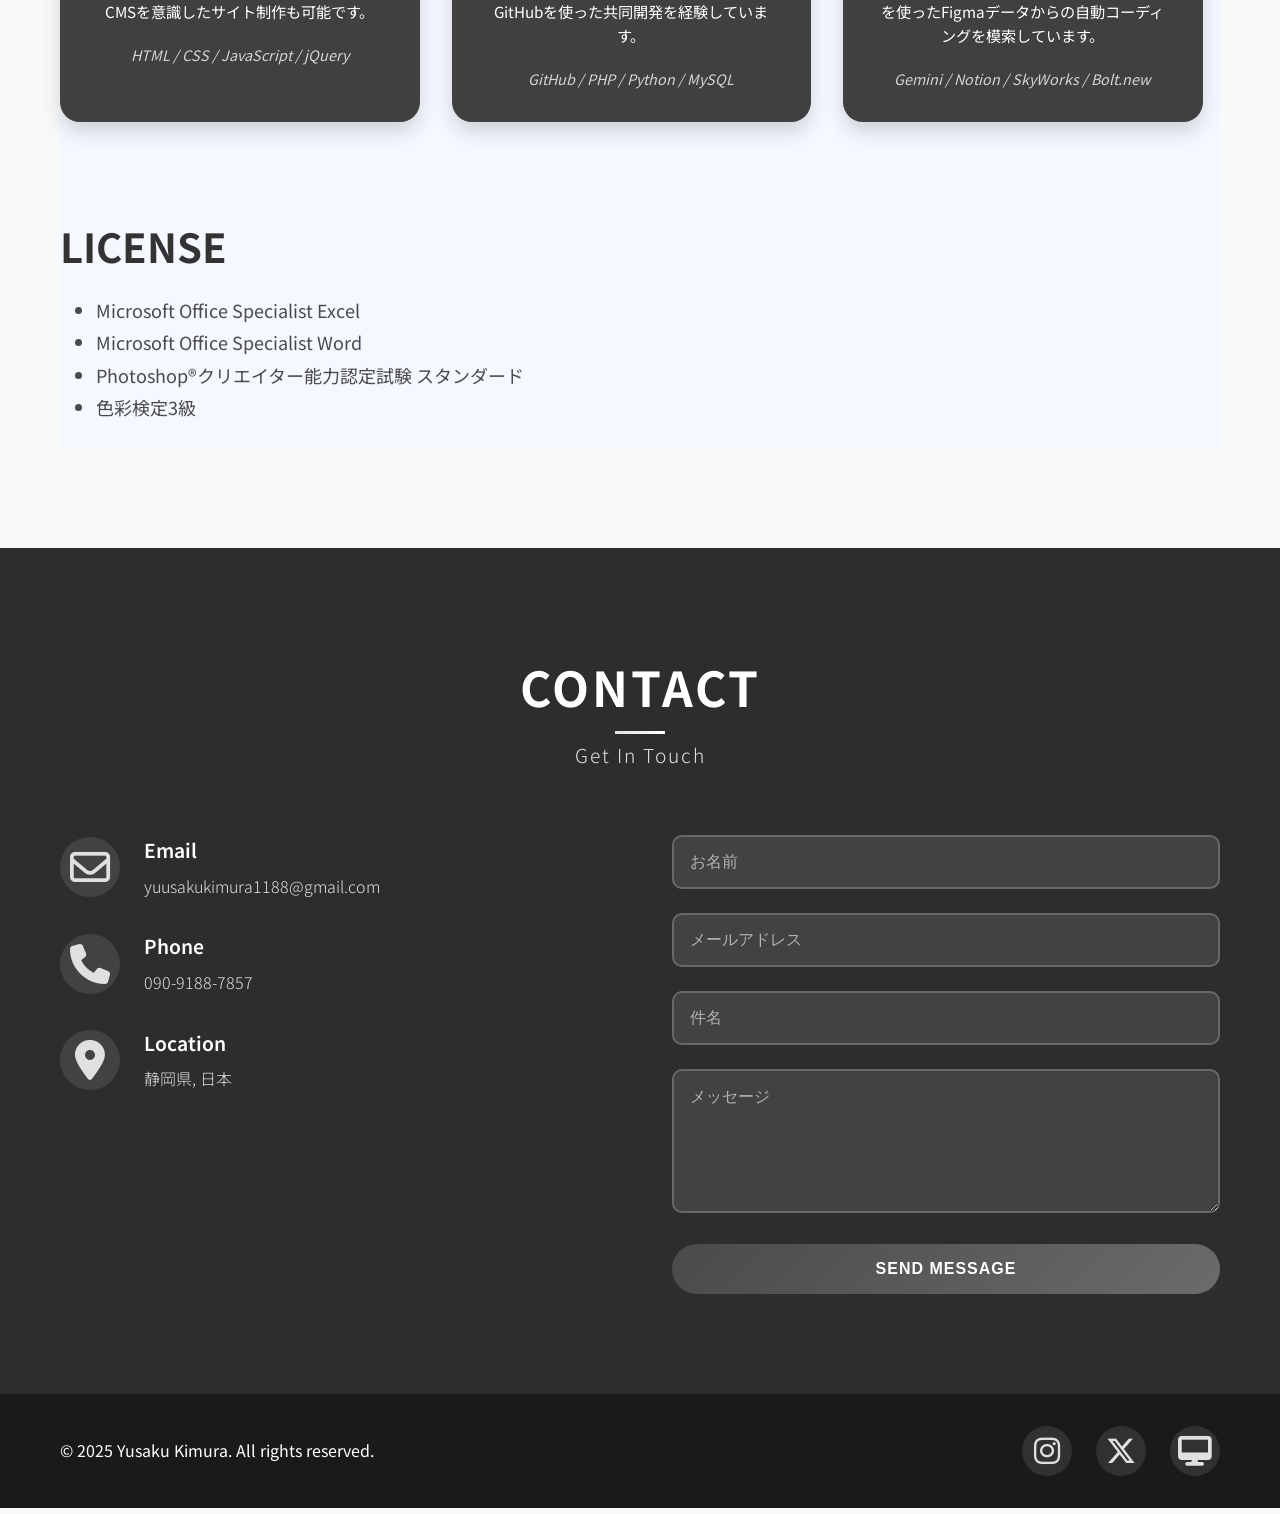
==== commit 1fe892b1: "Add files via upload" ====
--- a/index.html
+++ b/index.html
@@ -32,6 +32,9 @@
             </div>
             <ul class="nav-menu" id="nav-menu">
                 <li class="nav-item">
+                    <a href="#note" class="nav-link">NOTE</a>
+                </li>
+                <li class="nav-item">
                     <a href="#work" class="nav-link">WORK</a>
                 </li>
                 <li class="nav-item">
@@ -49,6 +52,8 @@
         </nav>
     </header>
 
+    
+
     <!-- Hero Section -->
     <section class="hero" id="hero">
         <div class="hero-background">
@@ -62,13 +67,48 @@
                 </h1>
                 <p class="hero-subtitle">木村優作 - Yusaku Kimura</p>
                 <p class="hero-description">
-                    常にクライアントにとっての最良を追求する、<br>
-                    事業の価値を最大化するクリエイティブソリューションを提供します。
+                    デザインからコーディング、サイト運用まで<br>
+                    全体フローを理解したクリエイティブを提供します。
                 </p>
             </div>
             <div class="hero-scroll">
                 <span class="scroll-text">SCROLL</span>
                 <div class="scroll-line"></div>
+            </div>
+        </div>
+    </section>
+
+    <!-- note Section -->
+    <section class="note" id="note">
+        <div class="container">
+            <div class="section-header">
+                <h2 class="section-title">NOTE</h2>
+                <p class="section-subtitle">News</p>
+            </div>
+            <div class="note-content">
+                <div id="note-news-container" class="note-news-container">
+                <h2>noteからのお知らせ</h2>
+                <ul id="note-article-list">
+                    <li>記事を読み込み中です...</li>
+                </ul>
+                <a href="https://note.com/dododo0125" class="news-btn">もっとみる</a>
+                </div>
+                <div class="note-news-container2">
+                    <a href="https://note.com/dododo0125" class="news-card">
+                    <div class="note-news-container3">
+                        <img src="images/img-note2.png" alt="note" class="note-image">
+                        <div>
+                            <p class="note-news-container3-title">木村優作｜発達障害でもITエンジニア＆デザイナーを目指す</p>
+                            <p class="note-news-container3-text">はじめまして、木村優作と申します。
+                                デジタル分野をメインに幅広いクリエイティブな活動を行っています。
+
+                                発達障害（ADHD）であり、現在就労移行サービスを利用中です。
+
+                                <br>エンジニア、デザイナーを含め発達障害や就労移行サービスに興味がある方々にも少しでも役立つ情報をお届けします！</p>
+                        </div>
+                    </div> 
+                    </a>           
+                </div>
             </div>
         </div>
     </section>
@@ -86,6 +126,7 @@
                 <button class="filter-btn" data-filter="website">WEBSITE</button>
                 <button class="filter-btn" data-filter="banner">BANNER</button>
                 <button class="filter-btn" data-filter="flyer">FLYER</button>
+                <button class="filter-btn" data-filter="other">OTHER</button>
             </div>
 
             <div class="work-grid" id="work-grid">
@@ -113,7 +154,7 @@
                     </a>
                 </div>
 
-                <div class="work-item" data-category="website">
+                <div class="work-item" data-category="other">
                     <div class="work-image">
                         <div class="work-placeholder">
                             <img src="images/Work_img12.png" alt="Work 1" width="100% height="100%>
@@ -130,6 +171,7 @@
                     </div>
                 </div>
 
+
                 <div class="work-item" data-category="website">
                     <div class="work-image">
                         <div class="work-placeholder">
@@ -277,7 +319,7 @@
                     </div>
                 </div>
 
-                <div class="work-item" data-category="website">
+                <div class="work-item" data-category="other">
                     <div class="work-image">
                         <div class="work-placeholder">
                             <img src="images/Work_img11.png" alt="Work 1" width="100% height="100%>
@@ -287,9 +329,26 @@
                                 <h3 class="work-title">YouTubeサムネイル</h3>
                                 <p class="work-category">Website Design</p>
                                 <div class="work-tags">
-                                    <span class="work-tag">Studio</span>
-                                    <span class="work-tag">Photoshop</span>
-                                    <span class="work-tag">Illustrator</span>
+                                    <span class="work-tag">Photoshop</span>
+                                    <span class="work-tag">Illustrator</span>
+                                </div>
+                            </div>
+                        </div>
+                    </div>
+                </div>
+
+                <div class="work-item" data-category="other">
+                    <div class="work-image">
+                        <div class="work-placeholder">
+                            <img src="images/Work_img13.png" alt="Work 1" width="100% height="100%>
+                        </div>
+                        <div class="work-overlay">
+                            <div class="work-info">
+                                <h3 class="work-title">配信ビジュアル</h3>
+                                <p class="work-category">Graphic Design</p>
+                                <div class="work-tags">
+                                    <span class="work-tag">Illustrator</span>
+                                    <span class="work-tag">Photoshop</span>
                                 </div>
                             </div>
                         </div>
@@ -337,10 +396,9 @@
                                 浜松日建工科専門学校インテリアデザイン科卒。<br>
                             </p>
                             <p>
-                            ブライダル音響会社で1年間働いたのち、就労移行支援（ランプ浜松）にてWebデザイン/プログラミングを学び、LP制作など実際の業務に携わりました。デザインからフロントエンド・バックエンドまで、Web制作全般に携わります。Web開発を通じて社会や自身の抱える課題を解決することが目標です。
-                            <p>
-                                デザインソフトをはじめ、WordPress、StudioなどCMSプラットフォームやノーコードツールを活用したWeb制作はもちろん、HTML/CSSといった基本のマークアップ言語からPHP/Pythonなどのフロントエンド言語まで、さまざまな技術を活用したWebサイト・システム開発を行います。<br>また日々のワークフローにAIを積極導入し効率的な開発を日々模索しています。
+                                静岡県浜松市で生まれ育ち、日本工学院八王子専門学校を休学、浜松日建工科専門学校インテリアデザイン科を卒業後、ブライダル会社で1年間社会経験を積みました。クローズ雇用にてやりたい仕事に挑戦しましたが特性からくるミスや疲労によるストレスを体感し、退社。その後、RAMP浜松というIT就労移行支援に一年間通い自身の発達障害（ADHD）と向き合いながら、Webデザインやプログラミングの基礎を習得し、実際に使用されるLPサイトやチラシ、名刺を制作、実務に携わった経験を活かして就職活動中です。（2025/09/16現在）
                             </p>
+                            <p>さらに詳しい内容は<a href="https://note.com/dododo0125/n/ne9f2b37d1d9a">noteの自己紹介</a>をご覧ください。</p>
                         </div>
                     </div>
                     <div class="about-image">
@@ -380,7 +438,7 @@
                         <div class="skill-icon"><i class="fas fa-film"></i></div>
                         <h3 class="skill-title">Movie</h3>
                         <p class="skill-desc">
-                        After Effectsを使用したモーショングラフィックスを軸に、Webサイト用の埋め込み動画を制作します。<br>SNS広告やサービス紹介動画など目的に合わせた映像制作も提供可能です。
+                        After Effectsを使用したモーショングラフィックスを軸に、Webサイト用の埋め込み動画の制作に挑戦しています。<br>SNS広告やYouTubeショートなど目的に合わせた映像制作にも領域を拡大中です。
                         </p>
                         <p class="skill-tools">Premiere Pro / After Effects</p>
                     </div>
@@ -399,7 +457,7 @@
                         <div class="skill-icon"><i class="fas fa-laptop-code"></i></div>
                         <h3 class="skill-title">Development</h3>
                         <p class="skill-desc">
-                        Googleフォーム連携などWebサイトのバックエンド処理はもちろん、開発環境構築からWebアプリやサービスを構築します。<br>GitHubを使った共同開発も可能です。
+                        Googleフォーム連携,PHPを使ったWordPress導入などWebサイトのバックエンド処理はもちろん、開発環境構築からWebアプリを勉強中です。<br>GitHubを使った共同開発を経験しています。
                         </p>
                         <p class="skill-tools">GitHub / PHP / Python / MySQL</p>
                     </div>
@@ -408,7 +466,7 @@
                         <div class="skill-icon"><i class="fas fa-laptop-code"></i></div>
                         <h3 class="skill-title">AI</h3>
                         <p class="skill-desc">
-                        AIツールをあらゆるフローで活用し効率的に業務を行います。タスク管理や資料作成からプログラミングなどそれぞれの得意分野に合わせたAIツールを使いこなします。
+                        AIツールをあらゆるフローで活用し効率的に業務を行います。タスク管理や資料作成からプログラミングなどそれぞれの得意分野に合わせたAIツールを使いこなします。AIを使ったFigmaデータからの自動コーディングを模索しています。
                         </p>
                         <p class="skill-tools">Gemini / Notion / SkyWorks / Bolt.new</p>
                     </div>
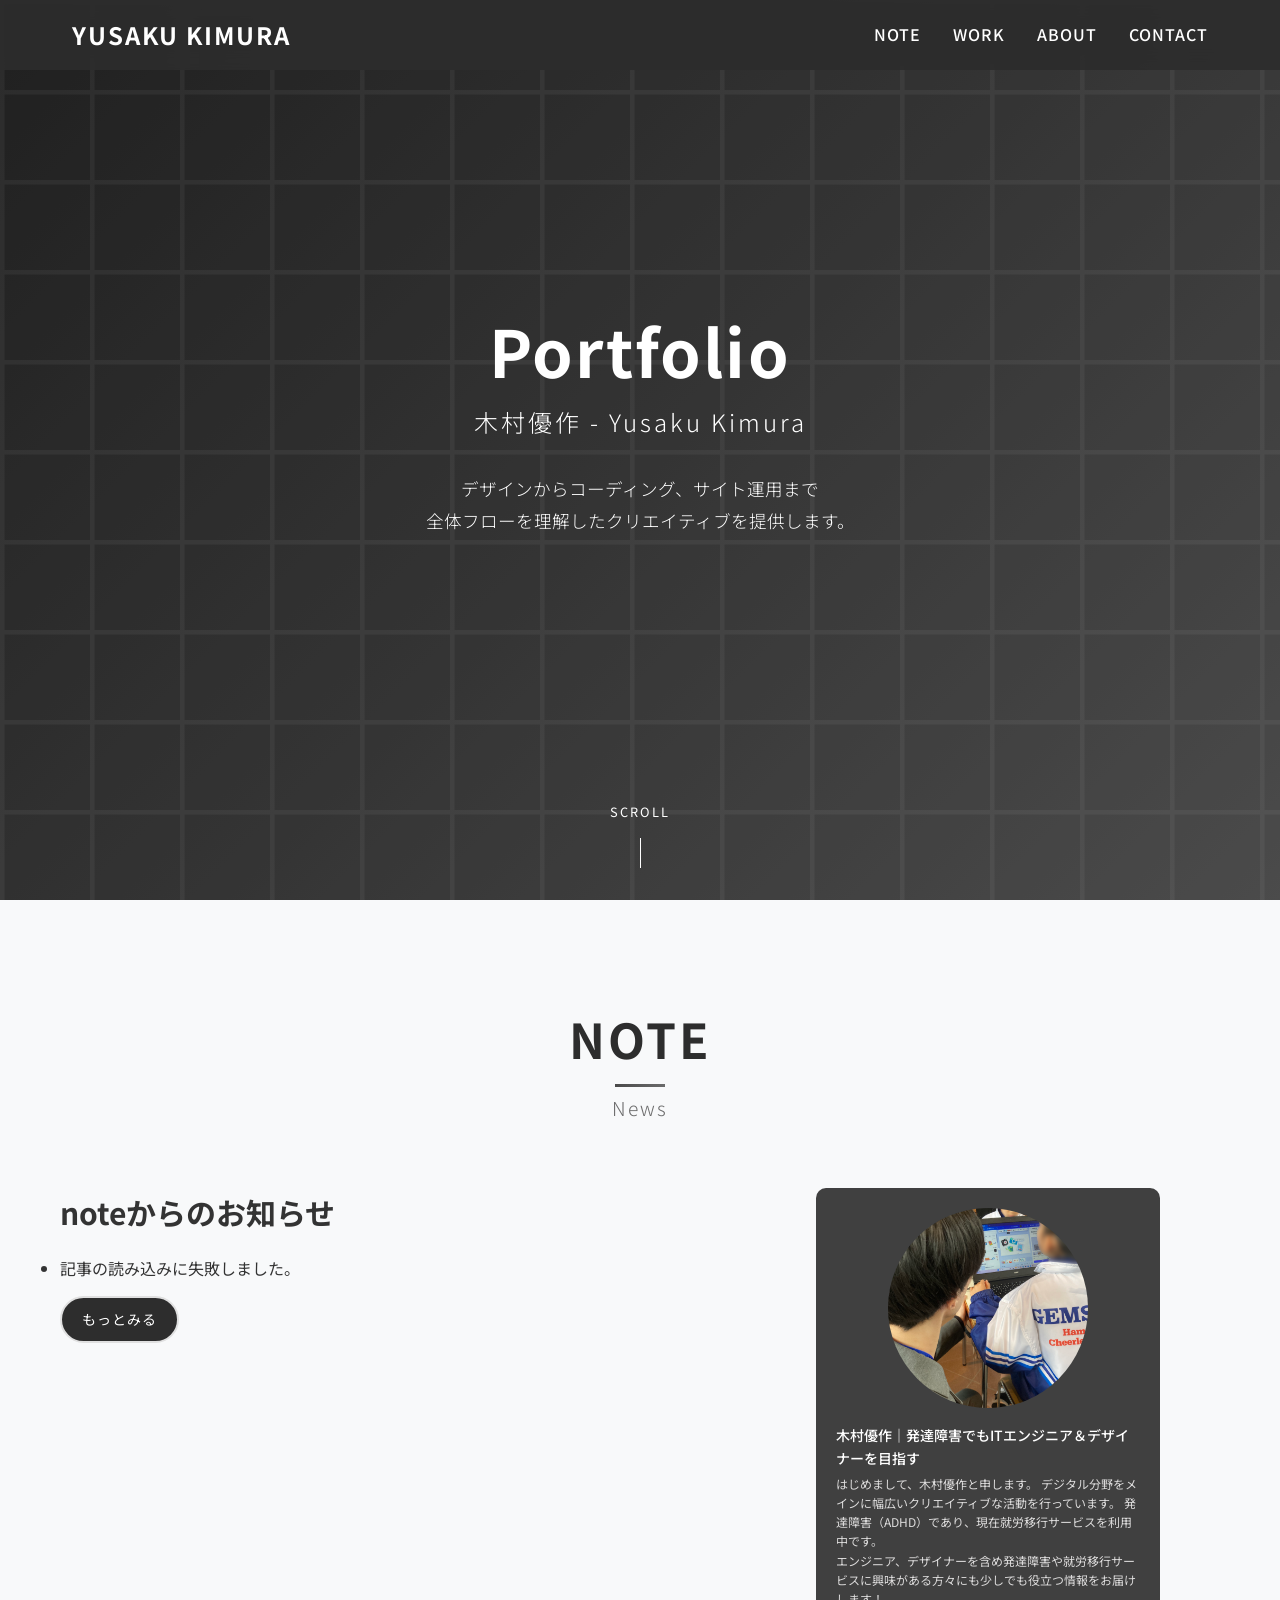
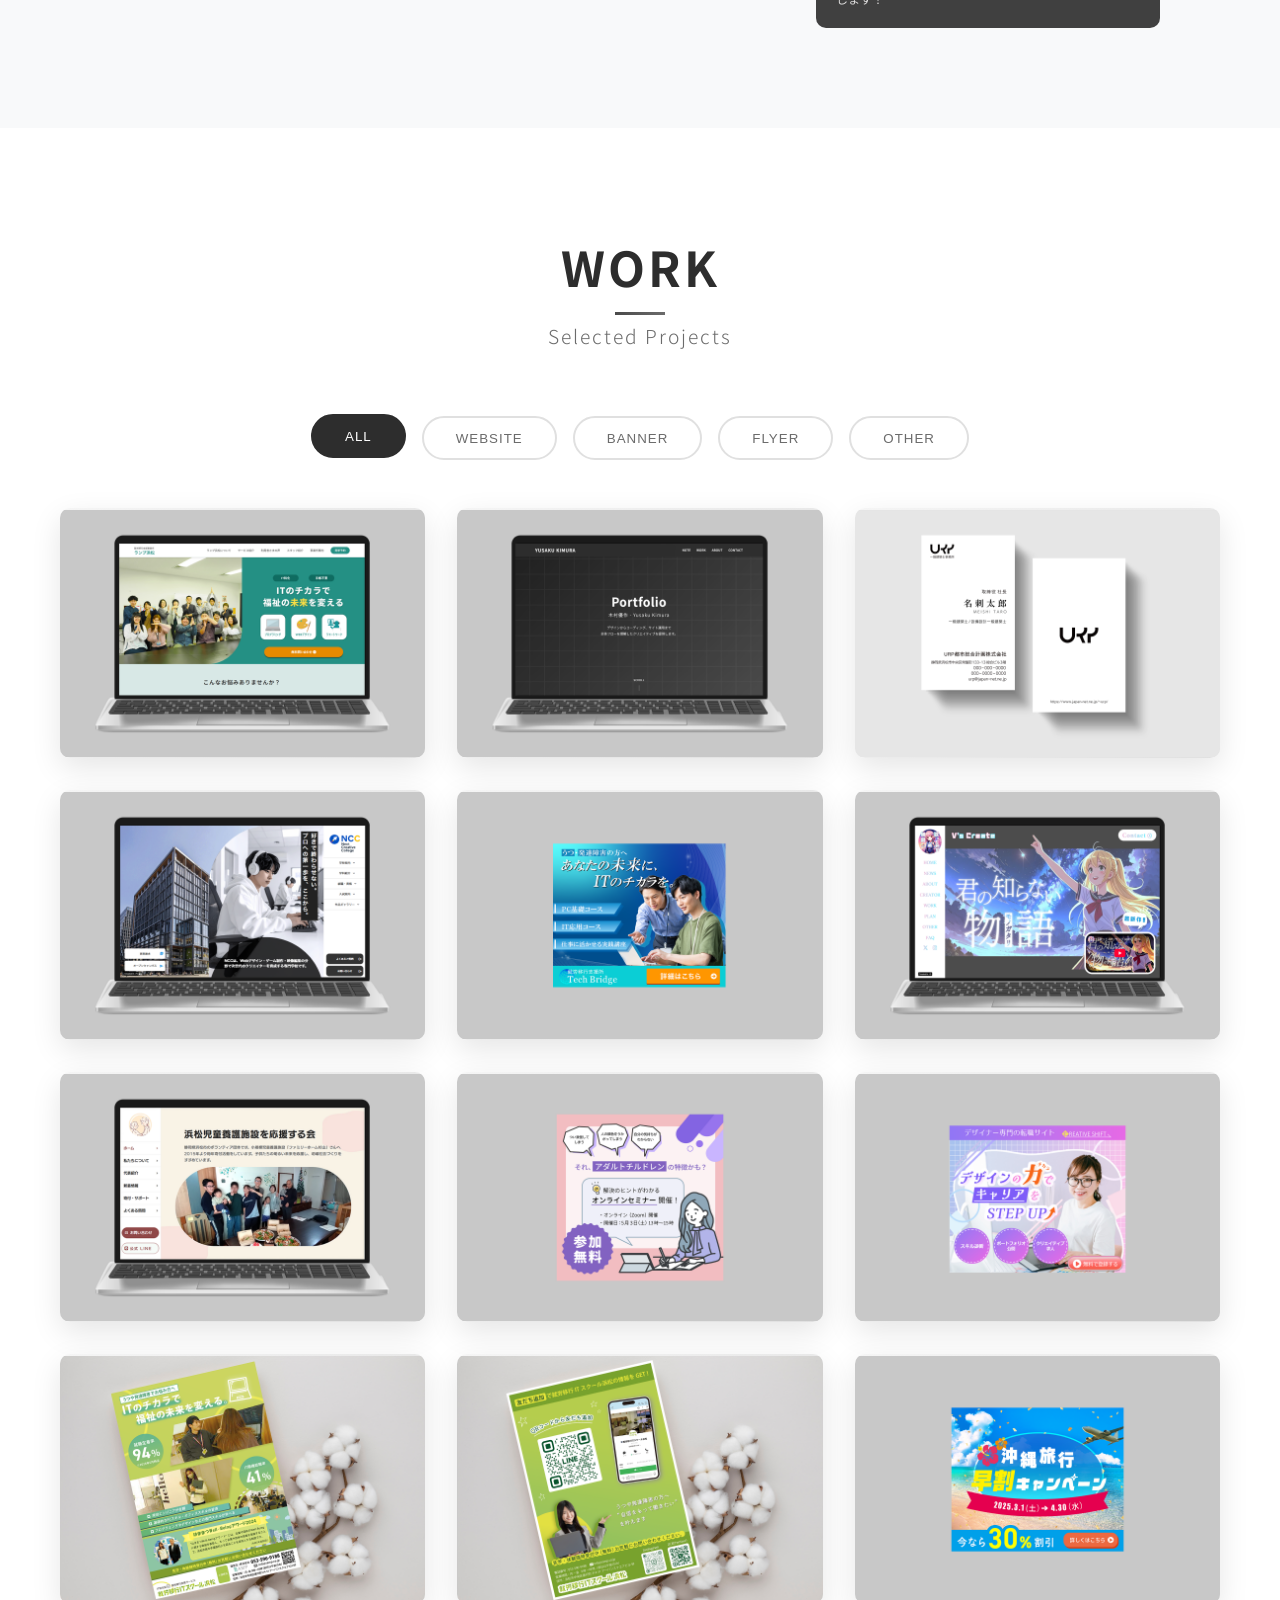
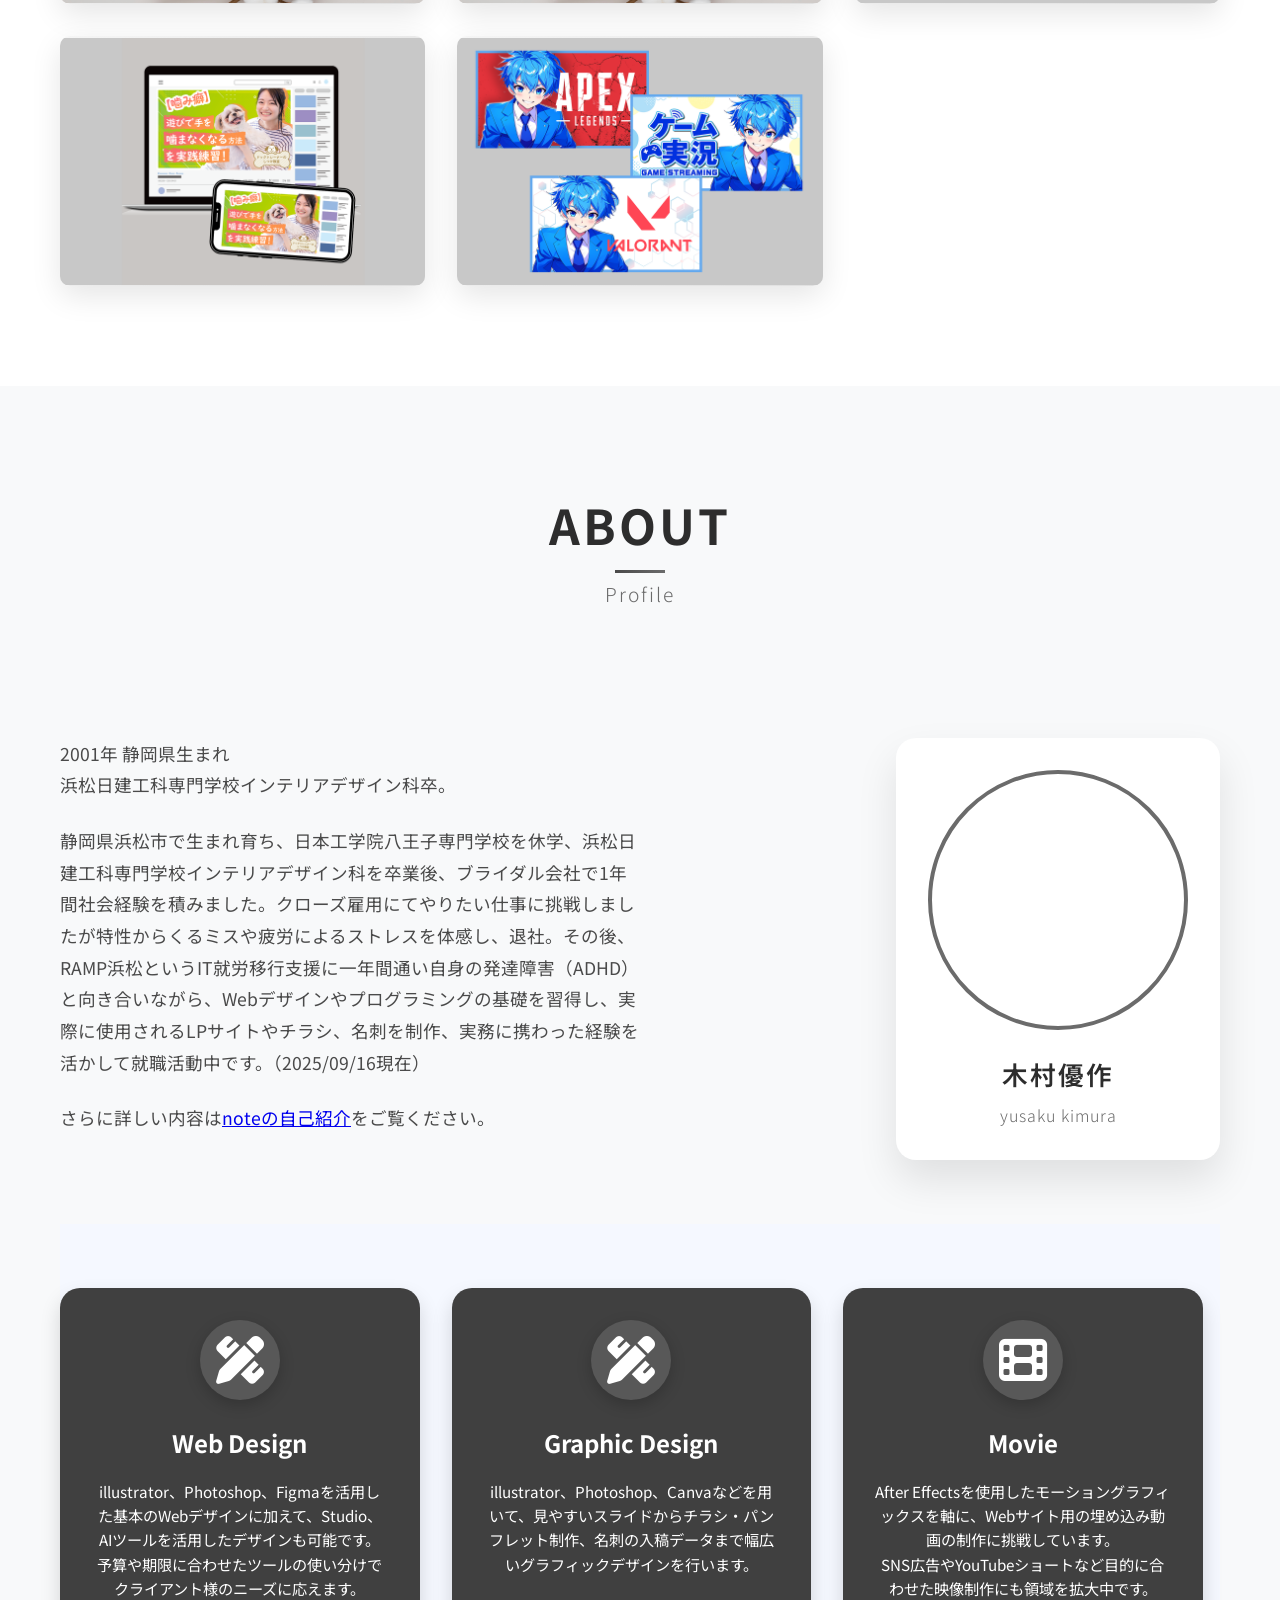
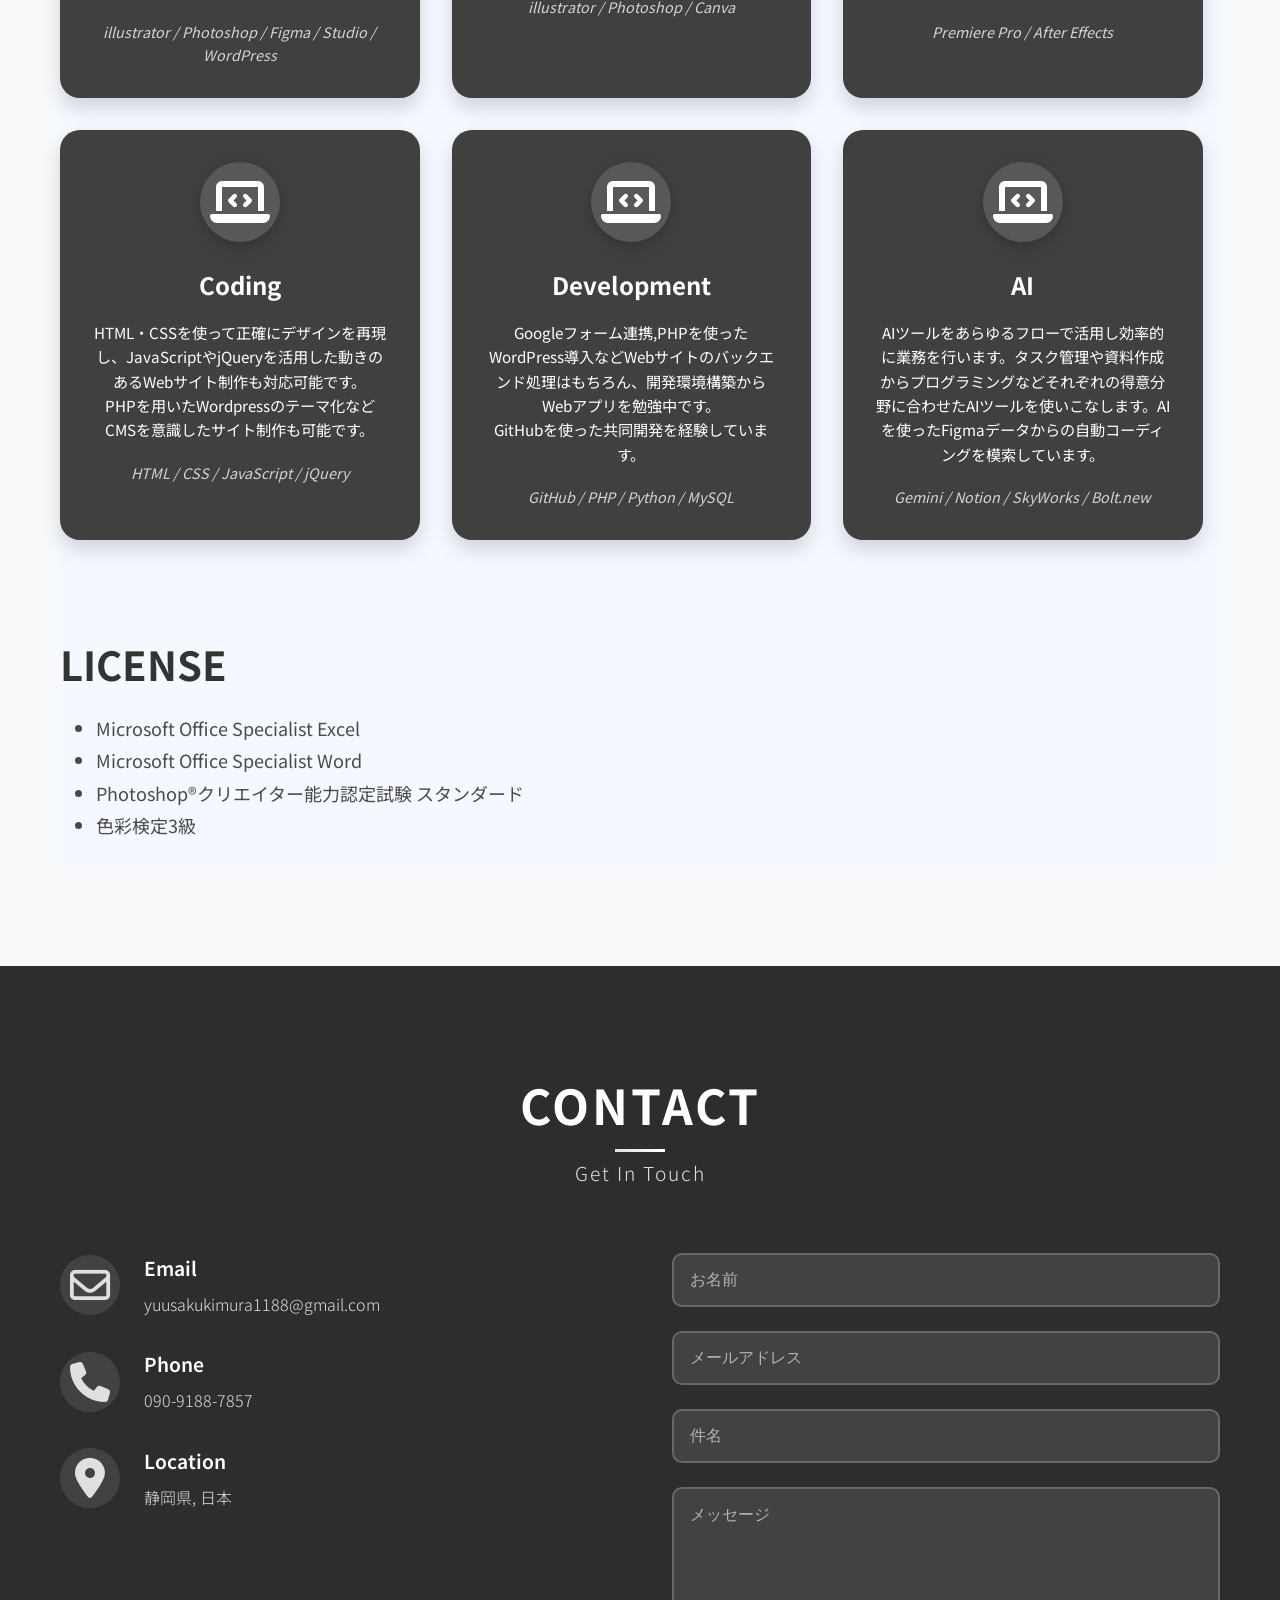
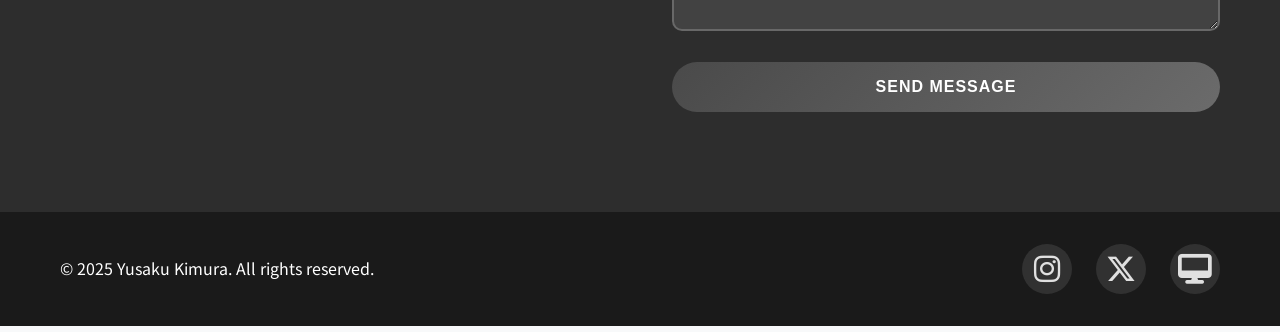
==== commit fcd24754: "Add files via upload" ====
--- a/index.html
+++ b/index.html
@@ -154,6 +154,28 @@
                     </a>
                 </div>
 
+                <div class="work-item" data-category="website">
+                    <a href="project-detail2.html">
+                    <div class="work-image">
+                        <div class="work-placeholder">
+                            <img src="images/Work_img14.png" alt="Work 1" width="100% height="100%>
+                        </div>
+                        <div class="work-overlay">
+                            <div class="work-info">
+                                <h3 class="work-title">ポートフォリオサイト</h3>
+                                <p class="work-category">Website Design</p>
+                                <div class="work-tags">
+                                    <span class="work-tag">HTML/CSS</span>
+                                    <span class="work-tag">JavaScript</span>
+                                    <span class="work-tag">Photoshop</span>
+                                    <span class="work-tag">Illustrator</span>
+                                </div>
+                            </div>
+                        </div>
+                    </div>
+                    </a>
+                </div>
+
                 <div class="work-item" data-category="other">
                     <div class="work-image">
                         <div class="work-placeholder">
@@ -173,6 +195,7 @@
 
 
                 <div class="work-item" data-category="website">
+                    <a href="project-detail3.html">
                     <div class="work-image">
                         <div class="work-placeholder">
                             <img src="images/Work_img3.png" alt="Work 1" width="100% height="100%>
@@ -189,6 +212,7 @@
                             </div>
                         </div>
                     </div>
+                    </a>
                 </div>
 
                 <div class="work-item" data-category="banner">
@@ -210,6 +234,7 @@
                 </div>
 
                 <div class="work-item" data-category="website">
+                    <a href="project-detail4.html">
                     <div class="work-image">
                         <div class="work-placeholder">
                             <img src="images/Work_img2.png" alt="Work 1" width="100% height="100%>
@@ -227,6 +252,28 @@
                             </div>
                         </div>
                     </div>
+                    </a>
+                </div>
+
+                <div class="work-item" data-category="website">
+                    <a href="project-detail5.html">
+                    <div class="work-image">
+                        <div class="work-placeholder">
+                            <img src="images/Work_img1.png" alt="Work 1" width="100% height="100%>
+                        </div>
+                        <div class="work-overlay">
+                            <div class="work-info">
+                                <h3 class="work-title">Webサイト</h3>
+                                <p class="work-category">Website Design</p>
+                                <div class="work-tags">
+                                    <span class="work-tag">Studio</span>
+                                    <span class="work-tag">Photoshop</span>
+                                    <span class="work-tag">Illustrator</span>
+                                </div>
+                            </div>
+                        </div>
+                    </div>
+                    </a>
                 </div>
 
                 <div class="work-item" data-category="banner">
@@ -354,27 +401,6 @@
                         </div>
                     </div>
                 </div>
-
-                <div class="work-item" data-category="website">
-                    <div class="work-image">
-                        <div class="work-placeholder">
-                            <img src="images/Work_img1.png" alt="Work 1" width="100% height="100%>
-                        </div>
-                        <div class="work-overlay">
-                            <div class="work-info">
-                                <h3 class="work-title">Webサイト</h3>
-                                <p class="work-category">Website Design</p>
-                                <div class="work-tags">
-                                    <span class="work-tag">Studio</span>
-                                    <span class="work-tag">Photoshop</span>
-                                    <span class="work-tag">Illustrator</span>
-                                </div>
-                            </div>
-                        </div>
-                    </div>
-                </div>
-
-                
 
             </div>
         </div>
--- a/css/style.css
+++ b/css/style.css
@@ -483,6 +483,13 @@
 
 .work-tag {
     padding: 0.3rem 0.8rem;
+    background: rgba(255, 255, 255, 0.2);
+    border-radius: 15px;
+    font-size: 0.7rem;
+    letter-spacing: 1px;
+}
+
+.work-tag2 {
     background: rgba(255, 255, 255, 0.2);
     border-radius: 15px;
     font-size: 0.7rem;
@@ -1048,10 +1055,22 @@
     margin-bottom: 0.5rem;
 }
 
+.project-title2 {
+    font-size: 2.5rem;
+    font-weight: 600;
+    color: #333;
+    margin-bottom: 1rem;
+}
+
 .project-subtitle {
     font-size: 1.2rem;
     color: #666;
     margin-bottom: 1.5rem;
+}
+
+.project-subtitle2 {
+    font-size: 1rem;
+    color: #666;
 }
 
 .project-tags {
@@ -1088,6 +1107,14 @@
     border-radius: 12px;
     box-shadow: 0 5px 15px rgba(0, 0, 0, 0.05);
     border-top: 4px solid #333;
+}
+.overview-item2 {
+    background-color: #ffffff;
+    border-radius: 12px;
+    box-shadow: 0 5px 15px rgba(0, 0, 0, 0.05);
+    border-top: 4px solid #333;
+    overflow: hidden;
+    margin-top: 60px;
 }
 
 .overview-title {
@@ -1132,6 +1159,14 @@
     margin-bottom: 1.5rem;
     border-left: 5px solid #333;
     padding-left: 1rem;
+}
+
+.section-heading2 {
+    font-size: 2rem;
+    font-weight: 700;
+    color: #333;
+    margin-top: 3rem;
+    margin-bottom: 1.5rem;
 }
 
 .project-image {
@@ -1205,6 +1240,165 @@
     color: #333;
 }
 
+/* お知らせセクションの基本レイアウト */
+.note-news-section {
+    padding: 20px;
+    border: 1px solid #eee;
+    background-color: #f9f9f9;
+}
+
+/* タイトル */
+.note-news-section h2 {
+    font-size: 1.2em;
+    border-bottom: 2px solid #ccc;
+    padding-bottom: 5px;
+    margin-bottom: 15px;
+}
+
+/* 記事リストの装飾を解除 */
+.note-article-list {
+    list-style: none;
+    padding: 0;
+    margin: 0;
+}
+
+/* 個別の記事のスタイル */
+.note-article-item {
+    display: flex; /* 日付とタイトルを横並びにする */
+    margin-bottom: 8px;
+    line-height: 1.5;
+}
+
+/* 日付のスタイル */
+.article-date {
+    color: #666;
+    font-size: 0.9em;
+    flex-shrink: 0; /* 幅を固定 */
+    margin-right: 15px;
+}
+
+/* タイトルのスタイル */
+.article-title {
+    color: #333;
+    text-decoration: none;
+    font-size: 1em;
+    /* ホバー時の効果 */
+    transition: color 0.2s;
+}
+
+.article-title:hover {
+    color: #249084; /* ご希望のグリーンなど */
+    text-decoration: underline;
+}
+
+.note-news-container h2 {
+    margin-bottom: 20px;
+    font-size: 30px;
+}
+
+.note-news-container {
+    width: 60%;
+}
+
+.note-news-container2 {
+    width: 40%;
+    padding: 0px 60px;
+    text-align: center;
+}
+
+.note-news-container3 {
+    background-color: #404040;
+    color: #fff;
+    padding: 20px;
+    border-radius: 10px
+}
+
+.note-content {
+    display: flex;
+}
+
+.note-image {
+    width: 200px;
+    height: auto;
+    border-radius: 50%;
+    margin-bottom: 10px;
+}
+.note-news-container3-title {
+    font-size: 14px;
+    margin-bottom: 5px;
+    text-align: left;
+    font-weight: 500;
+}
+.note-news-container3-text {
+    font-size: 12px;
+    text-align: left;
+    font-weight: 400;
+    color: #dcdbdb;
+}
+
+.news-card {
+    text-decoration: none;
+}
+
+.news-btn {
+    display: inline-block;
+    padding: 10px 20px;
+    border: 2px solid #e0e0e0;
+    background: transparent;
+    background-color: #2D2D2D;
+    color: #fff;
+    font-weight: 400;
+    letter-spacing: 1px;
+    cursor: pointer;
+    transition: all 0.3s ease;
+    border-radius: 30px;
+    margin-top: 15px;
+    font-size: 14px;
+    text-decoration: none;
+}
+
+.news-btn:hover,
+.news-btn.active {
+    background: #2d2d2d;
+    color: white;
+    border-color: #2d2d2d;
+    transform: translateY(-2px);
+}
+
+/* 縦長の画像をサイト内でスクロールさせるための設定 */
+.project-image-scroll-container {
+    /* スクロールを発生させるための**高さ**を設定します。 */
+    /* ここでは画面の高さの約80%としていますが、適宜調整してください。 */
+    max-height: 80vh; 
+    
+    /* 縦方向（Y軸）のスクロールを有効にします。 */
+    /* **auto**にすると、内容が溢れたときだけスクロールバーが表示されます。 */
+    overflow-y: auto;
+    
+    /* 横方向のスクロールは不要なので非表示（または hidden）にします。 */
+    overflow-x: hidden;
+    
+    /* 任意: コンテナとページの他の要素との間に余白を追加 */
+    margin: 30px auto; 
+    
+    /* 任意: スクロール領域であることを示すために、ボーダーを追加できます */
+    /* border: 1px solid #ccc; */
+}
+
+/* 画像自体はコンテナの幅いっぱいに表示されるようにします */
+.project-image-scroll-container .project-image {
+    /* 親コンテナの幅に合わせて画像を表示します */
+    width: 100%;
+    /* 縦に長い画像なので、高さを自動調整（元の比率を維持） */
+    height: auto;
+    /* max-widthやdisplayの設定は、既にあるスタイルで十分な場合もありますが、念のため */
+    display: block;
+}
+
+
+.hoge{
+text-align:center;
+}
 /* ==================================== */
 /* レスポンシブ対応スタイル          */
 /* ==================================== */
@@ -1274,6 +1468,20 @@
     .related-grid {
         grid-template-columns: 1fr; /* 1列に変更 */
     }
+    .note-content {
+        display: flex;
+        flex-flow: column;
+    }
+    .note-news-container {
+    width: 100%;
+    }
+
+    .note-news-container2 {
+    width: 100%;
+    padding: 0px 60px;
+    text-align: center;
+    margin-top: 60px;
+    }
 }
 
 /* 480px以下の画面サイズ */
@@ -1320,3 +1528,10 @@
         padding: 0.7rem 1.5rem;
         font-size: 0.8rem;
     }
+
+    .note-news-container2 {
+    width: 100%;
+    padding: 0px 20px;
+    text-align: center;
+    }
+}
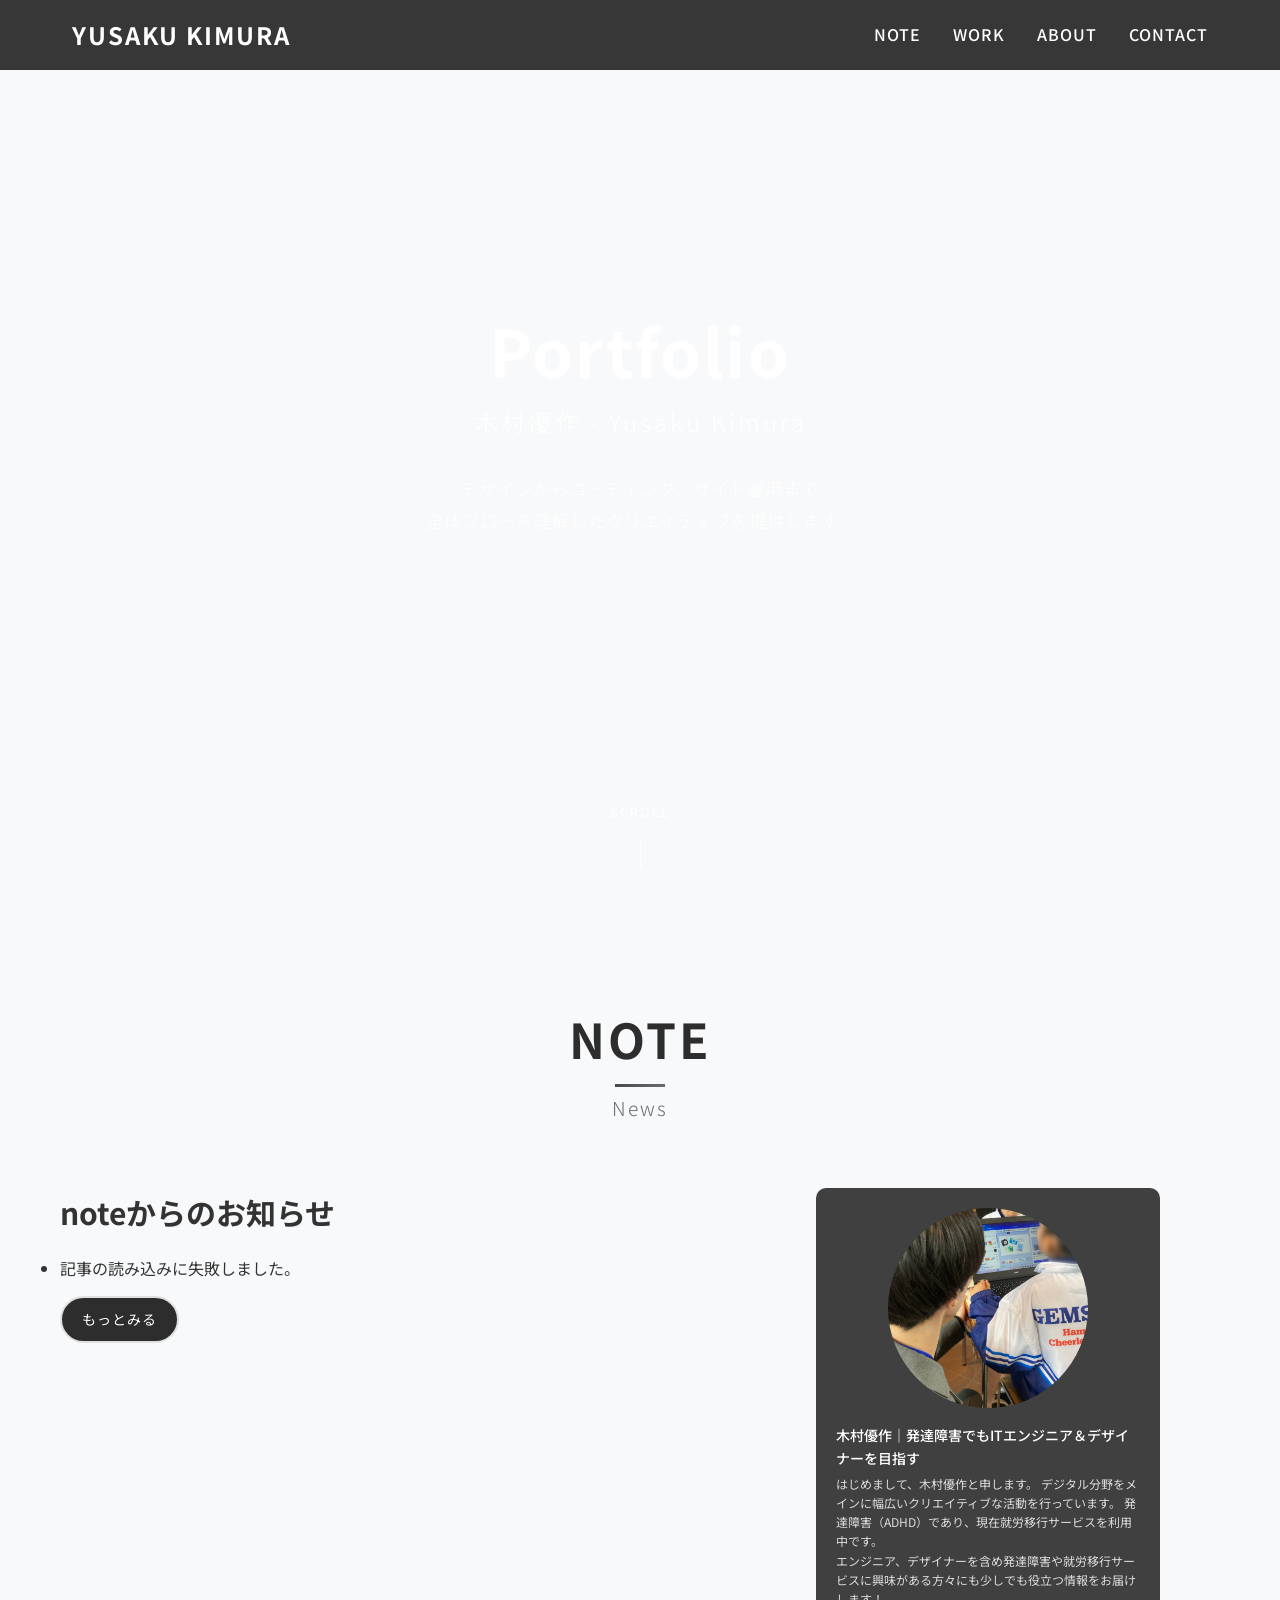
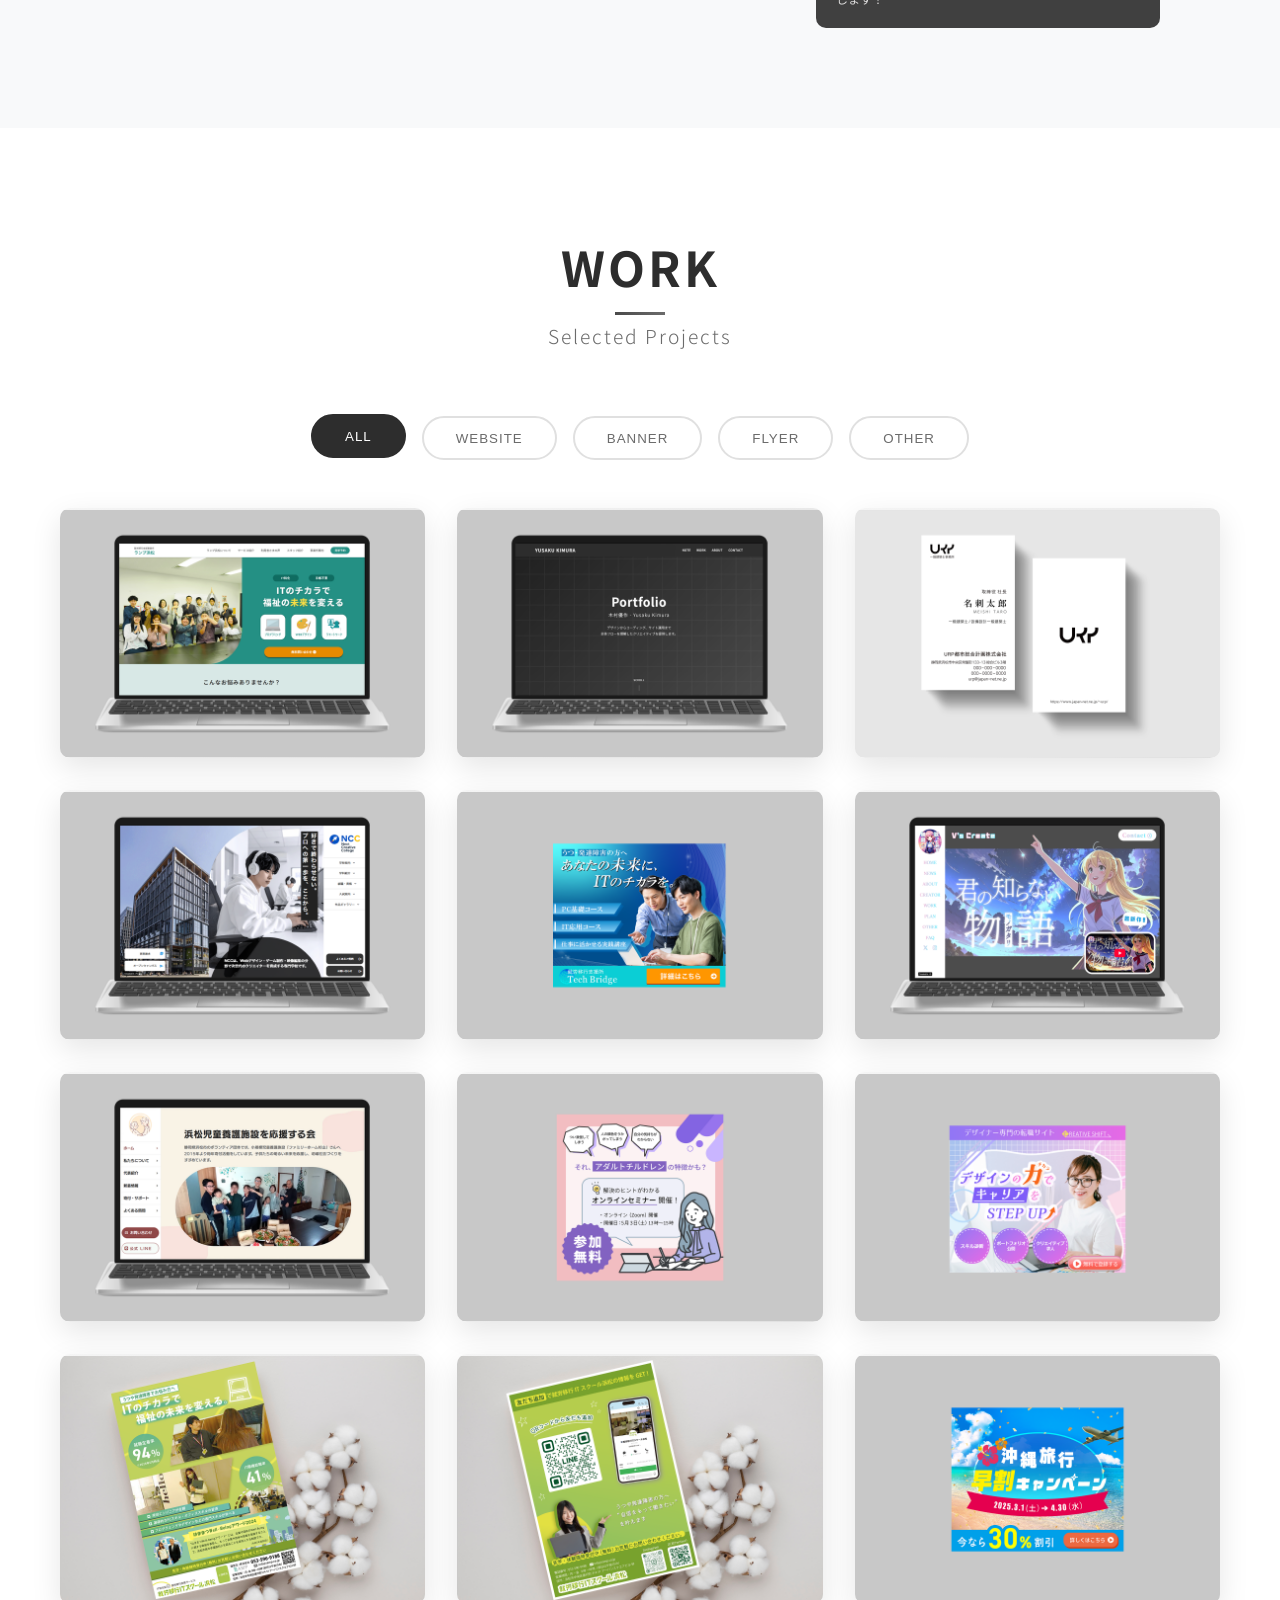
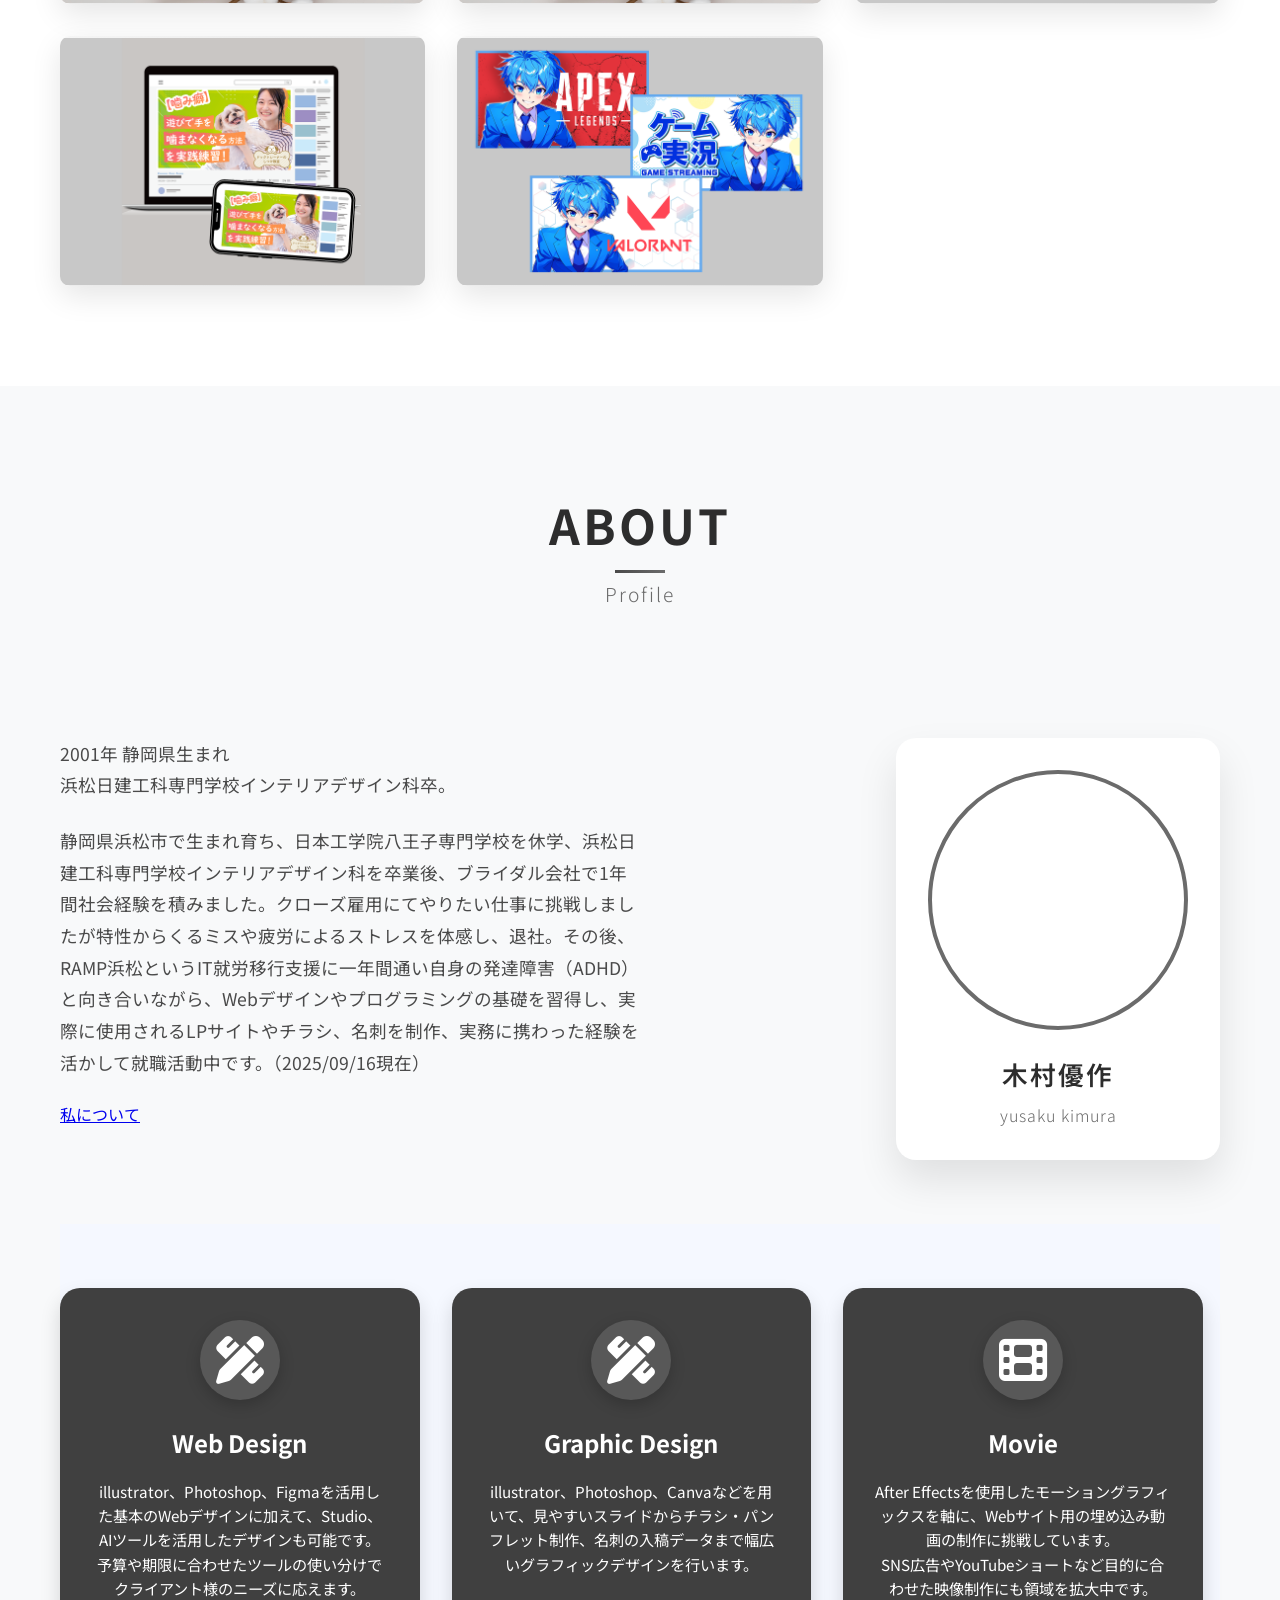
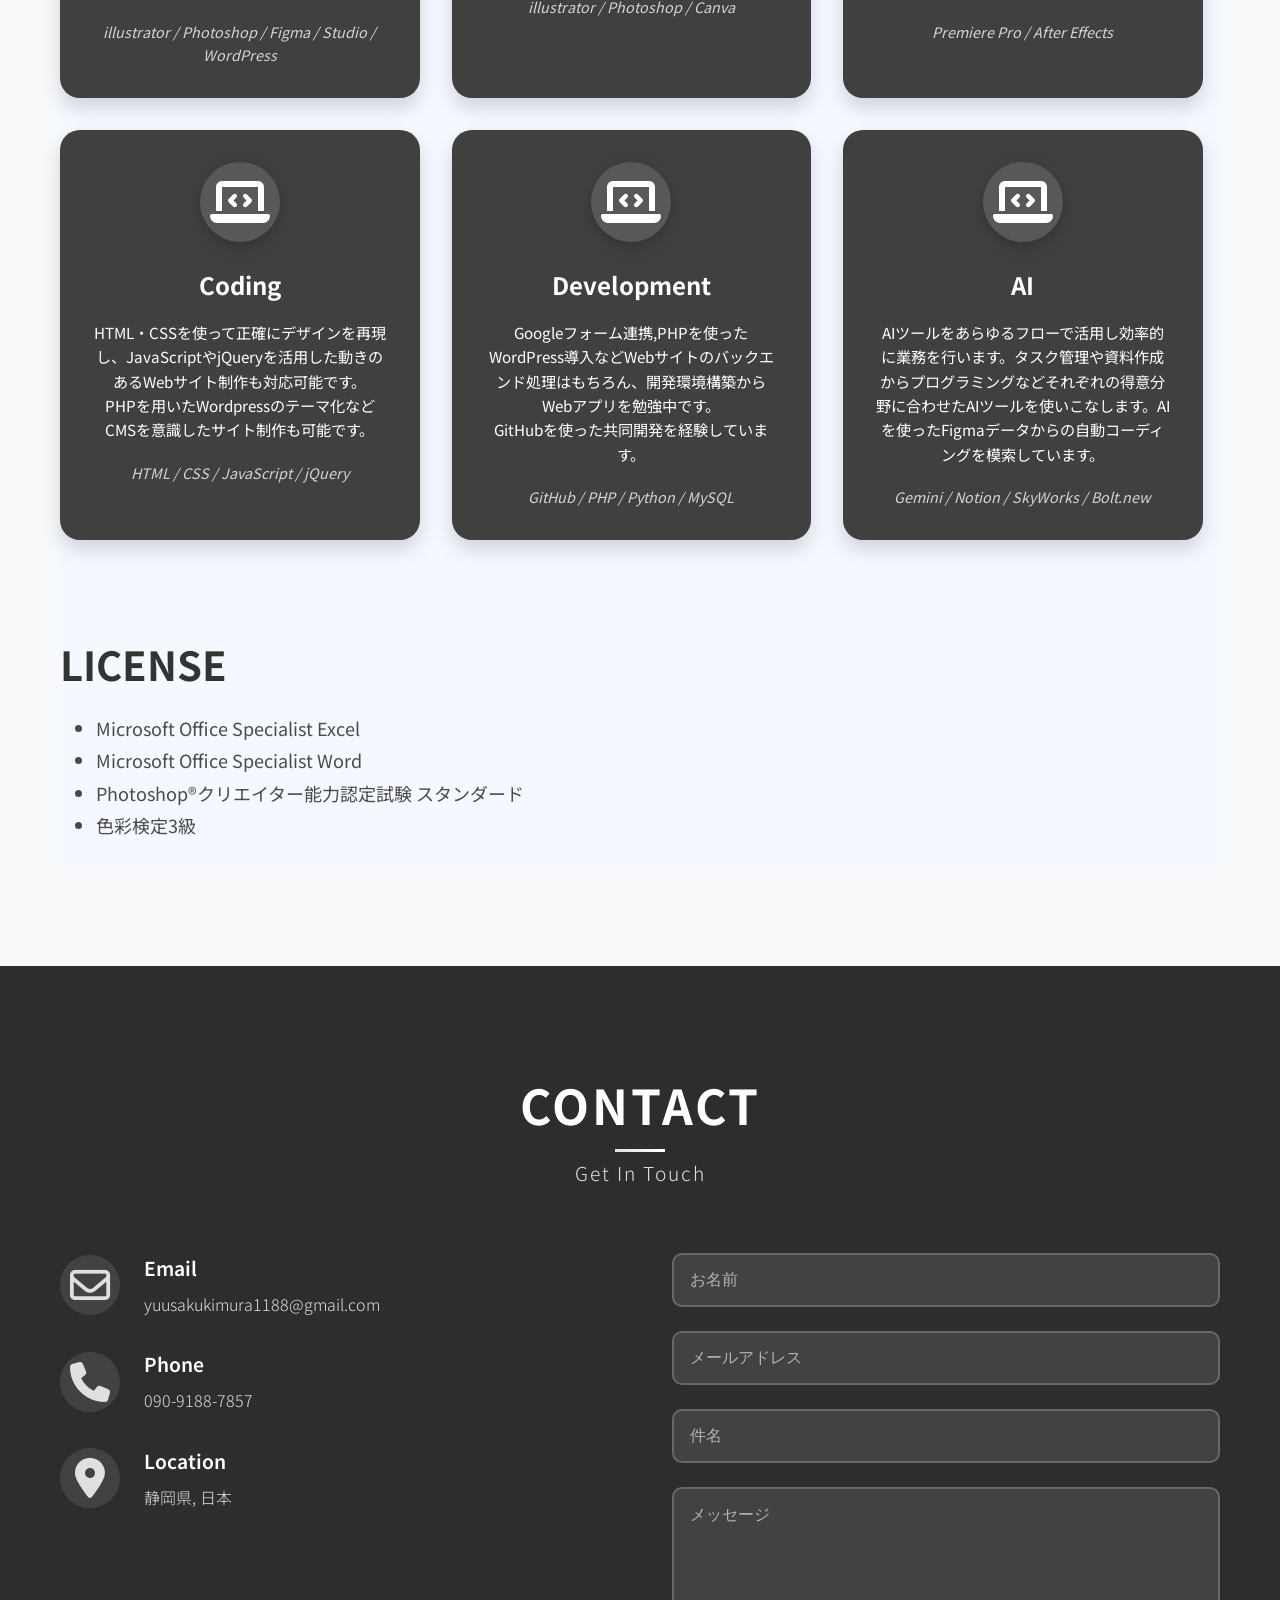
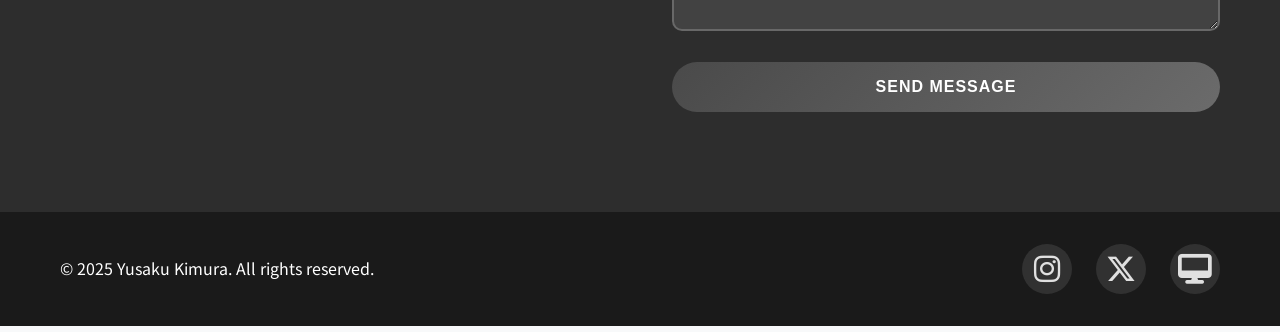
==== commit 54c75c1a: "Add files via upload" ====
--- a/index.html
+++ b/index.html
@@ -56,14 +56,14 @@
 
     <!-- Hero Section -->
     <section class="hero" id="hero">
-        <div class="hero-background">
-            <div class="hero-overlay"></div>
+        <div class="hero-bg">
+            <div class="hero-grid">
+            </div>
         </div>
         <div class="hero-content">
             <div class="hero-text">
                 <h1 class="hero-title">
                     <span class="hero-title-line">Portfolio</span>
-                    <span class="hero-title-line"></span>
                 </h1>
                 <p class="hero-subtitle">木村優作 - Yusaku Kimura</p>
                 <p class="hero-description">
@@ -177,6 +177,7 @@
                 </div>
 
                 <div class="work-item" data-category="other">
+                    <a href="project-detail6.html">
                     <div class="work-image">
                         <div class="work-placeholder">
                             <img src="images/Work_img12.png" alt="Work 1" width="100% height="100%>
@@ -191,6 +192,7 @@
                             </div>
                         </div>
                     </div>
+                    </a>
                 </div>
 
 
@@ -424,7 +426,7 @@
                             <p>
                                 静岡県浜松市で生まれ育ち、日本工学院八王子専門学校を休学、浜松日建工科専門学校インテリアデザイン科を卒業後、ブライダル会社で1年間社会経験を積みました。クローズ雇用にてやりたい仕事に挑戦しましたが特性からくるミスや疲労によるストレスを体感し、退社。その後、RAMP浜松というIT就労移行支援に一年間通い自身の発達障害（ADHD）と向き合いながら、Webデザインやプログラミングの基礎を習得し、実際に使用されるLPサイトやチラシ、名刺を制作、実務に携わった経験を活かして就職活動中です。（2025/09/16現在）
                             </p>
-                            <p>さらに詳しい内容は<a href="https://note.com/dododo0125/n/ne9f2b37d1d9a">noteの自己紹介</a>をご覧ください。</p>
+                            <a href="https://note.com/dododo0125/n/ne9f2b37d1d9a">私について</a>
                         </div>
                     </div>
                     <div class="about-image">
@@ -591,6 +593,7 @@
         </div>
     </footer>
 
+    <script src="https://mozilla.github.io/pdf.js/build/pdf.js"></script>
     <script src="js/script.js"></script>
 </body>
 </html>
--- a/css/style.css
+++ b/css/style.css
@@ -1238,6 +1238,10 @@
     font-size: 1.2rem;
     padding: 1.5rem;
     color: #333;
+}
+
+.related-link {
+    text-decoration: none;
 }
 
 /* お知らせセクションの基本レイアウト */
@@ -1399,6 +1403,81 @@
 .hoge{
 text-align:center;
 }
+
+
+/* 新しいPDFビューアのコンテナ */
+.pdf-viewer-container {
+    max-width: 100%;
+    margin-top: 2rem;
+    position: relative;
+    text-align: center;
+    box-shadow: 0 10px 30px rgba(0, 0, 0, 0.1);
+    border-radius: 12px;
+    overflow: hidden;
+}
+
+/* PDFを描画するcanvasのスタイル */
+#pdf-canvas {
+    width: 100%;
+    height: auto;
+    display: block;
+    border-radius: 12px;
+}
+
+/* ページ操作コントロールのコンテナ */
+.pdf-controls {
+    display: flex;
+    justify-content: center;
+    align-items: center;
+    gap: 1.5rem;
+    padding: 1.5rem;
+    background-color: #ffffff;
+    border-top: 1px solid #ddd;
+    border-radius: 0 0 12px 12px;
+}
+
+/* ボタンの共通スタイル */
+.pdf-btn {
+    display: flex;
+    align-items: center;
+    gap: 8px;
+    padding: 0.8rem 1.5rem;
+    background-color: #333;
+    color: #fff;
+    border: none;
+    border-radius: 50px;
+    cursor: pointer;
+    font-weight: 500;
+    transition: all 0.3s ease;
+}
+
+.pdf-btn:hover {
+    background-color: #555;
+    transform: translateY(-2px);
+    box-shadow: 0 5px 15px rgba(0, 0, 0, 0.2);
+}
+
+.pdf-btn:disabled {
+    background-color: #ddd;
+    cursor: not-allowed;
+    transform: none;
+    box-shadow: none;
+}
+
+.page-info-text {
+    font-size: 1rem;
+    color: #666;
+    font-weight: 500;
+    letter-spacing: 1px;
+}
+
+/* レスポンシブ対応 */
+@media (max-width: 768px) {
+    .pdf-controls {
+        flex-direction: column;
+        gap: 1rem;
+    }
+}
 /* ==================================== */
 /* レスポンシブ対応スタイル          */
 /* ==================================== */
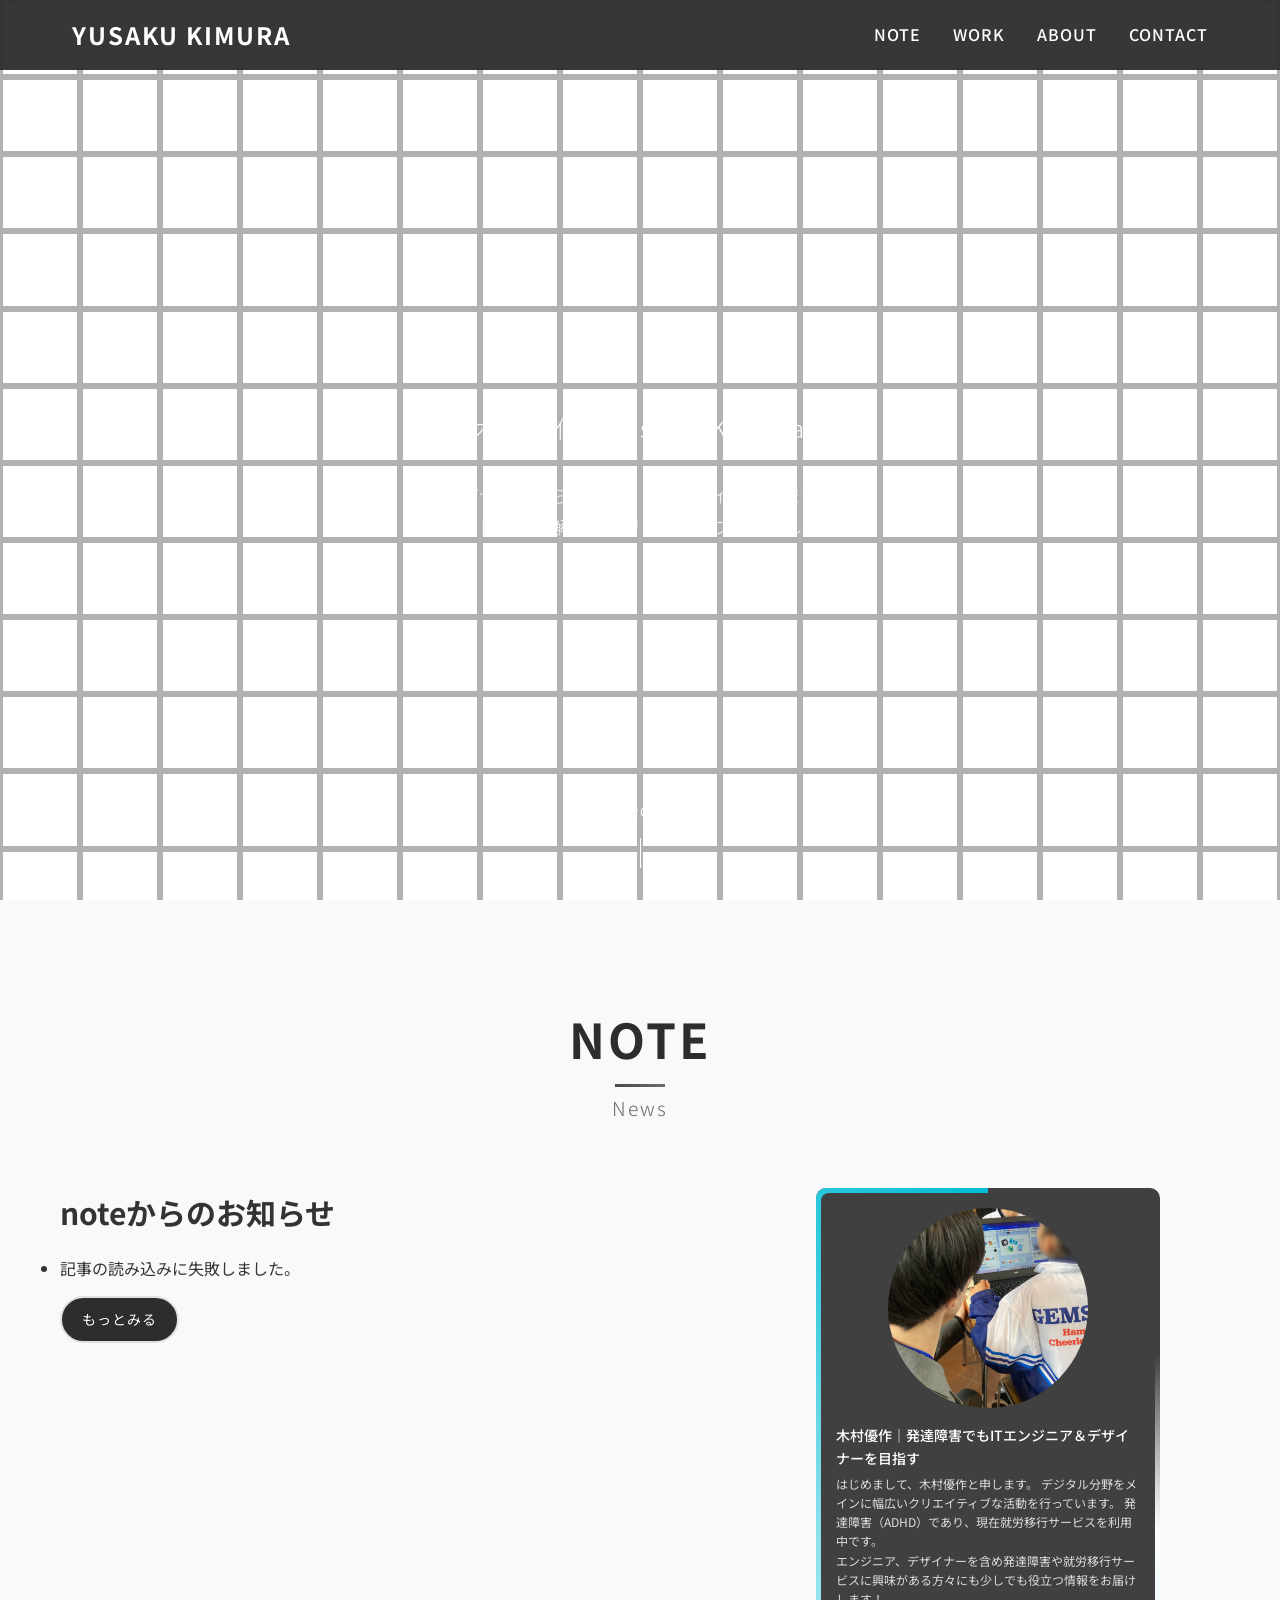
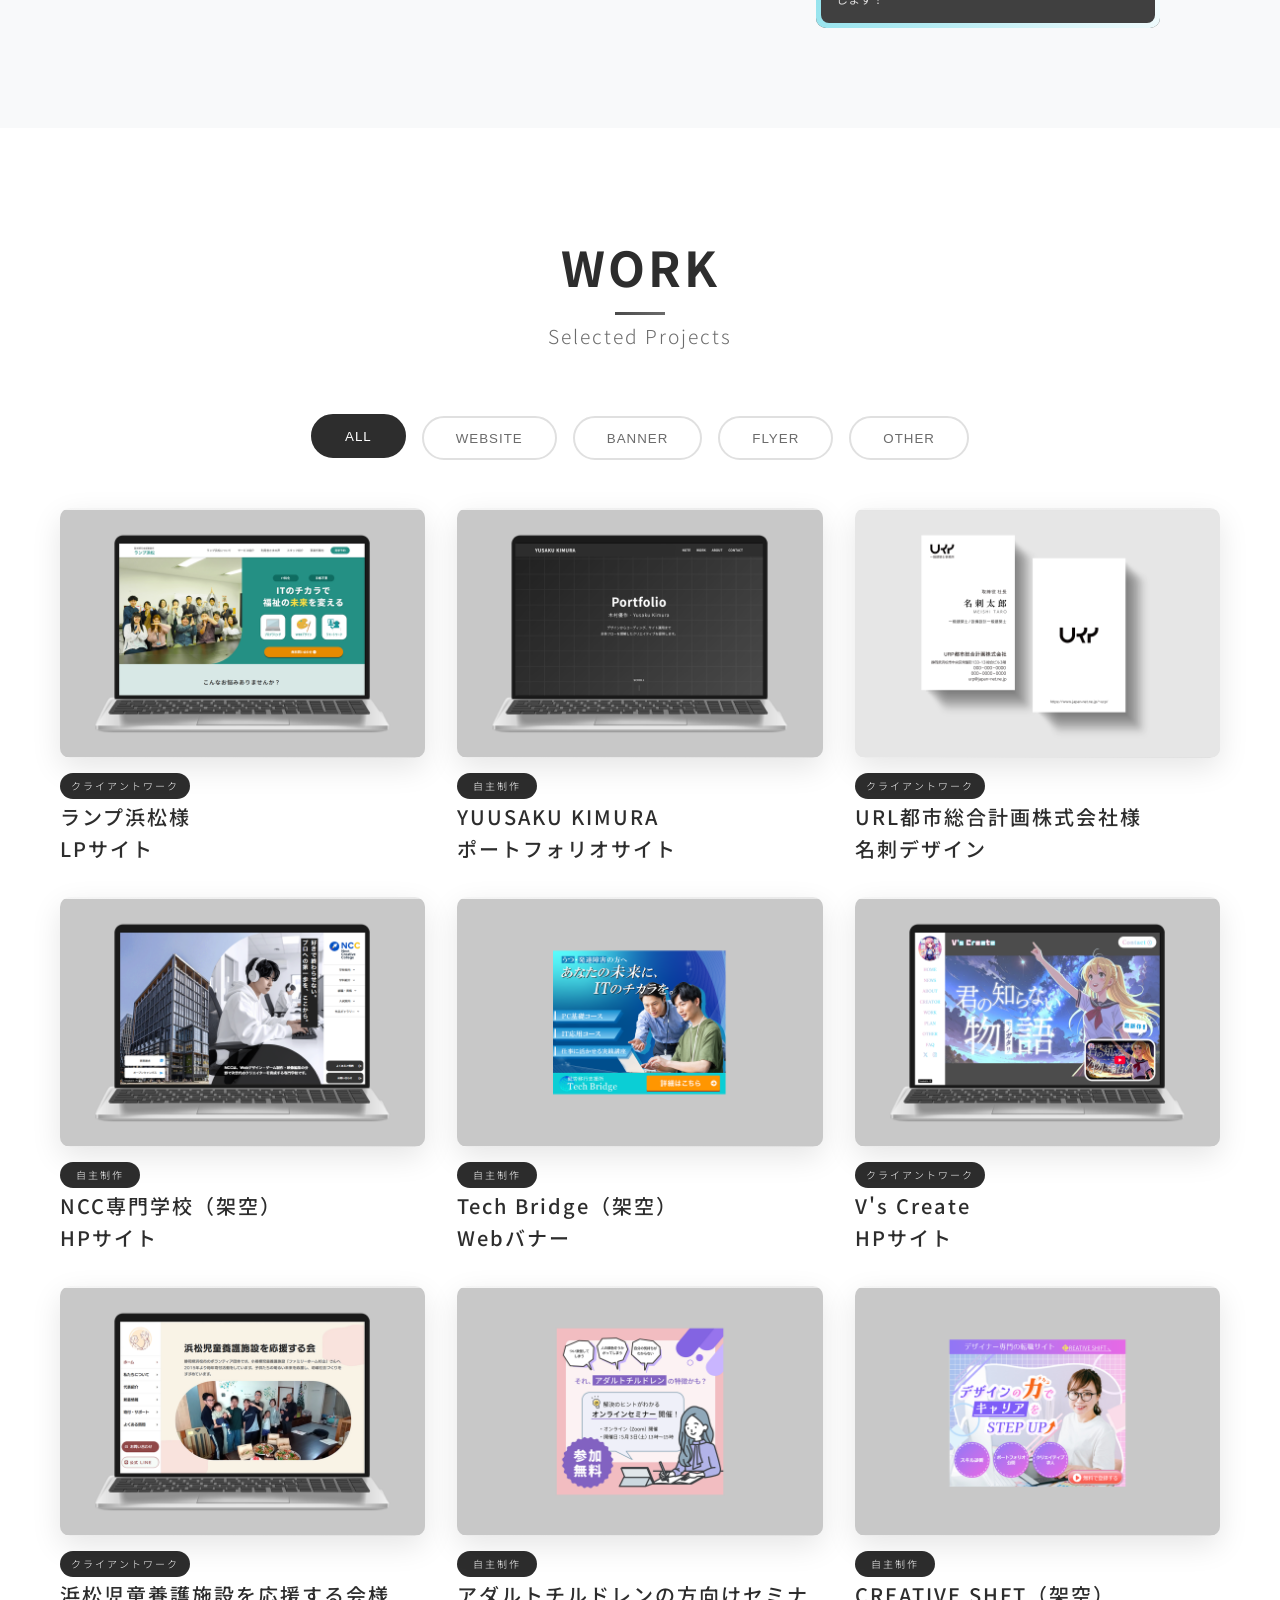
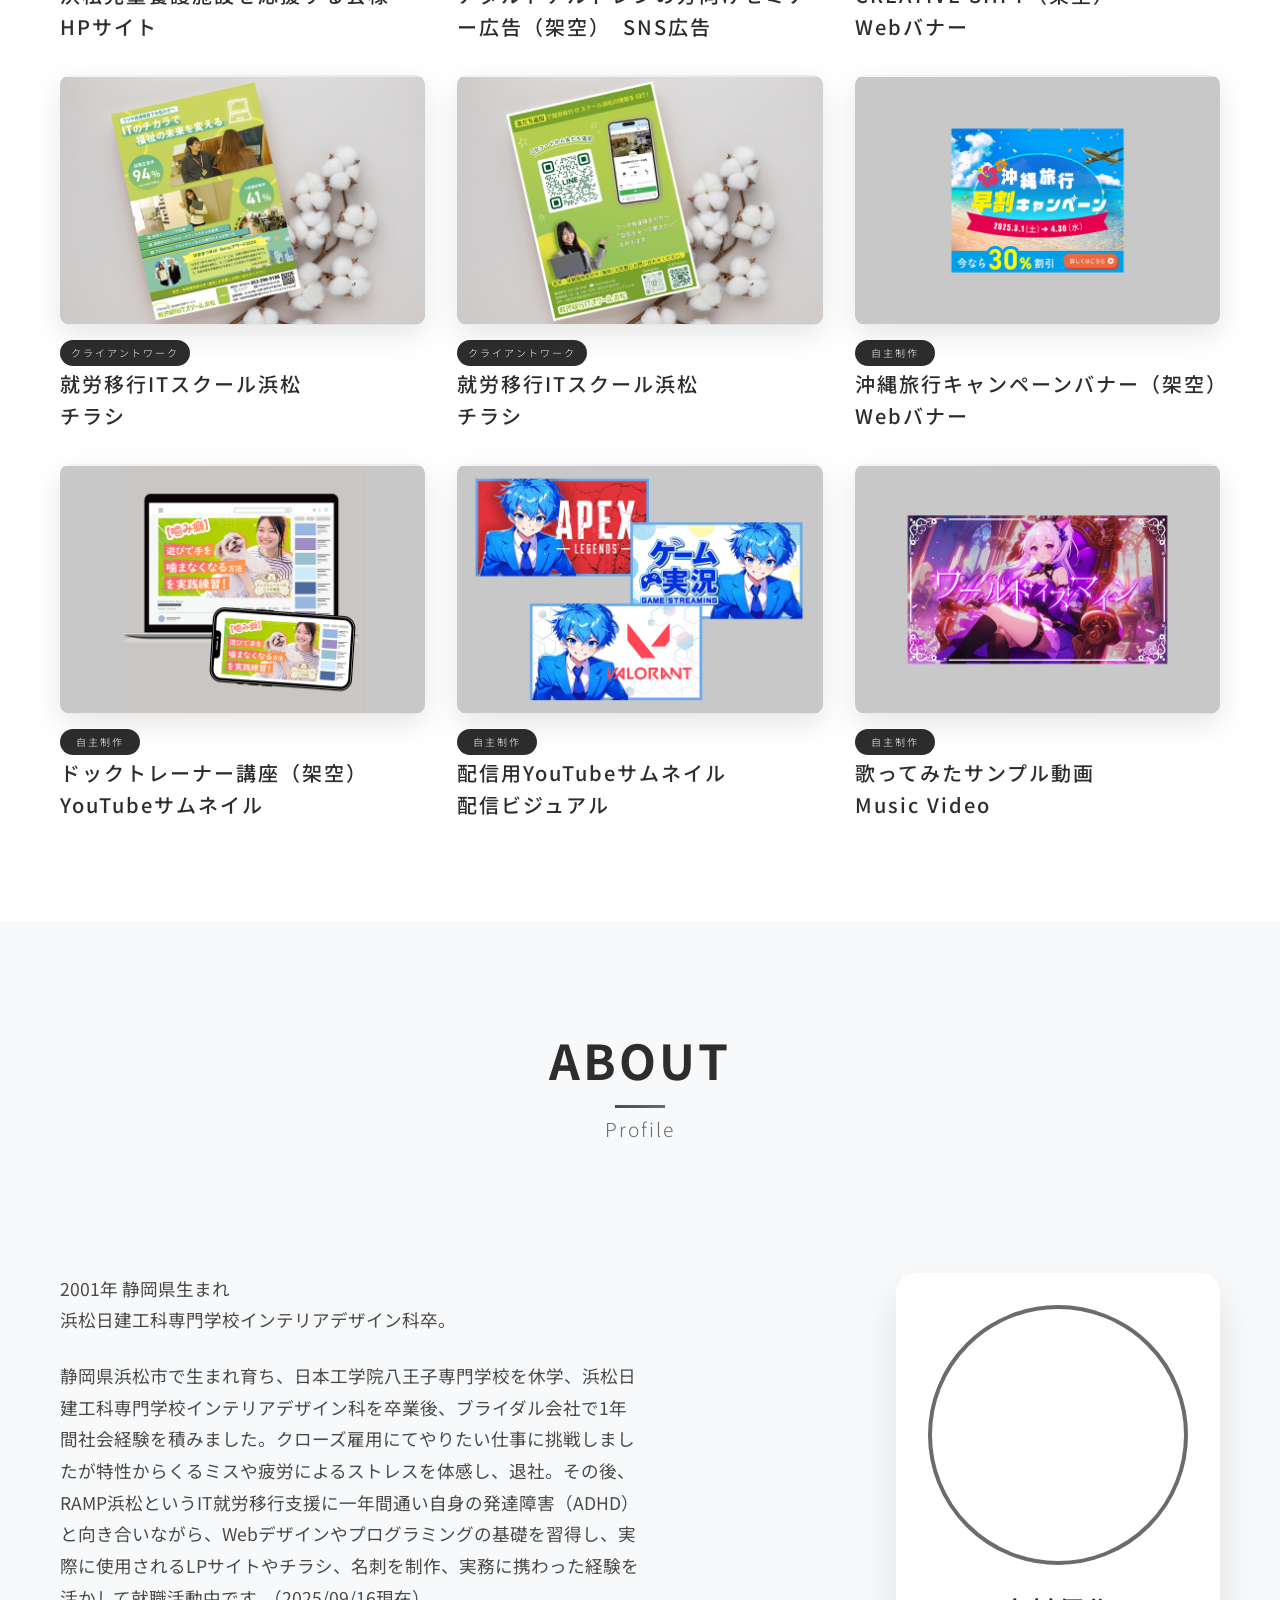
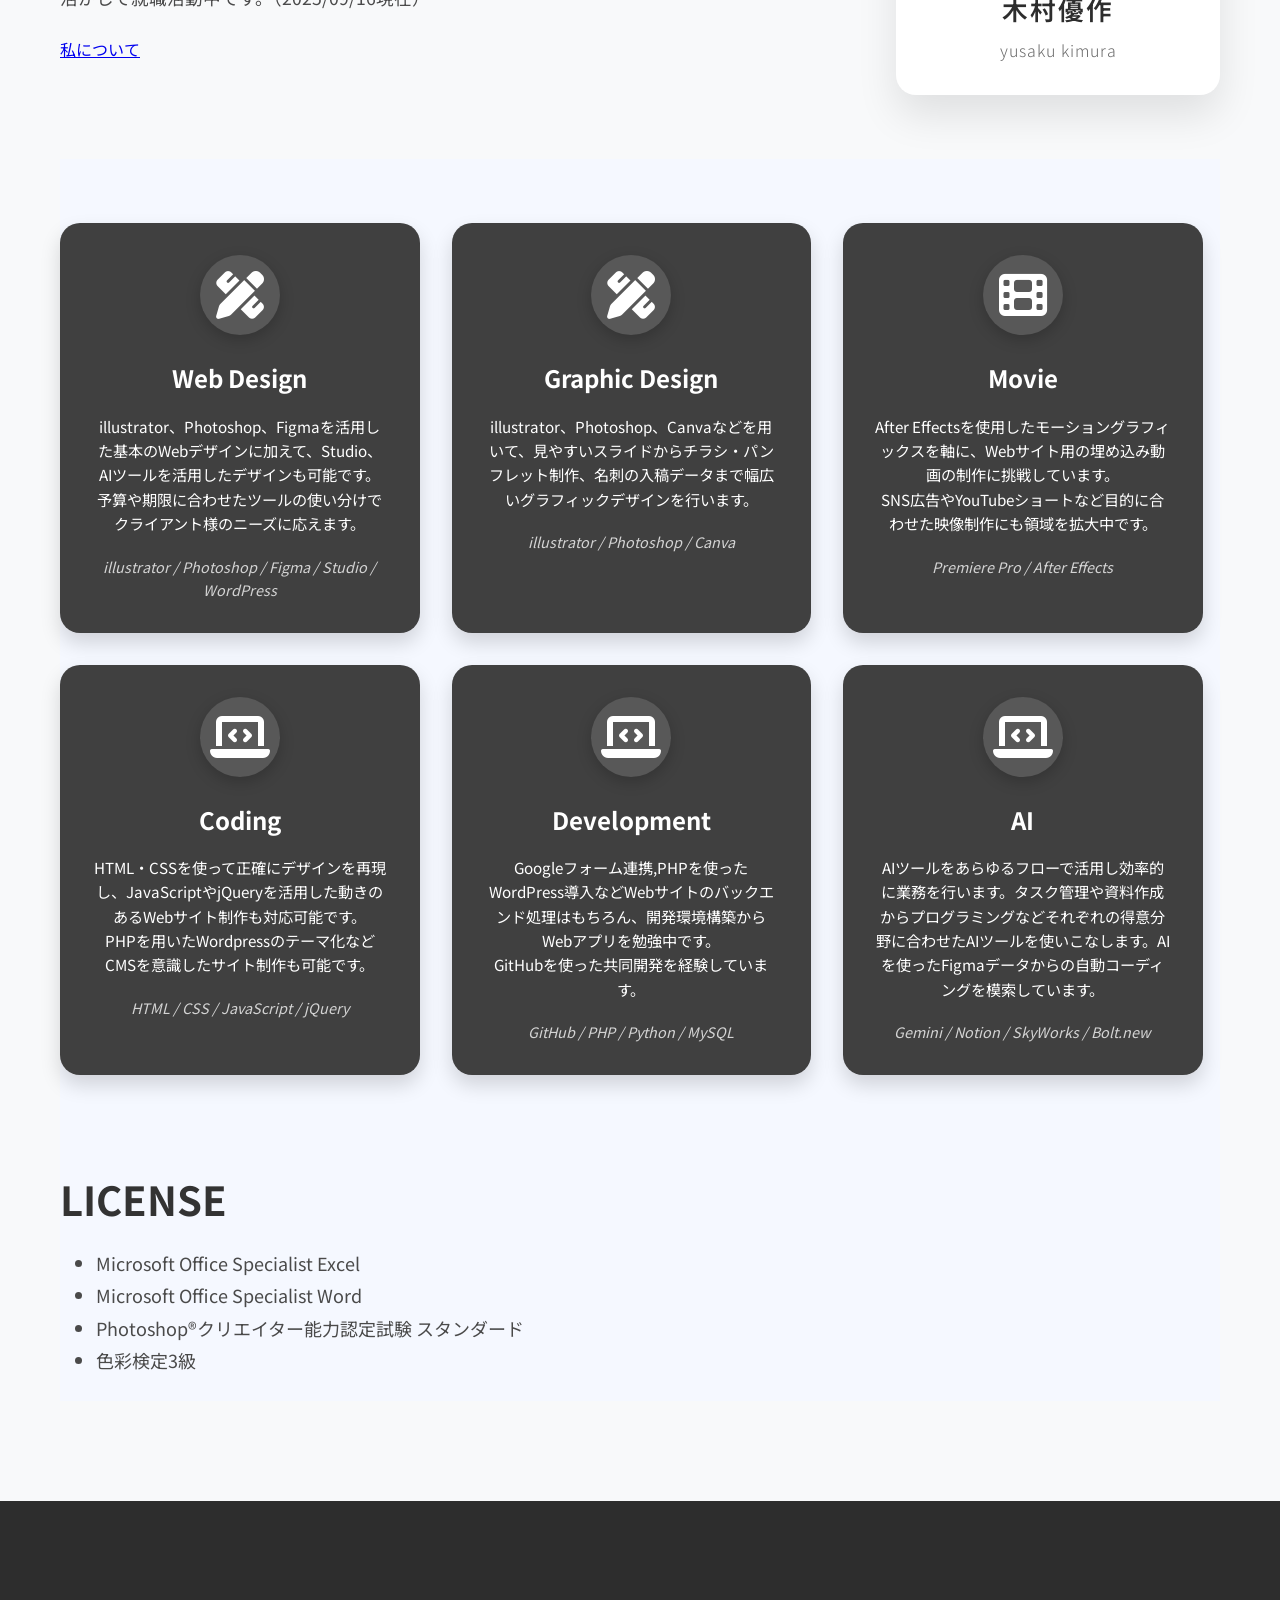
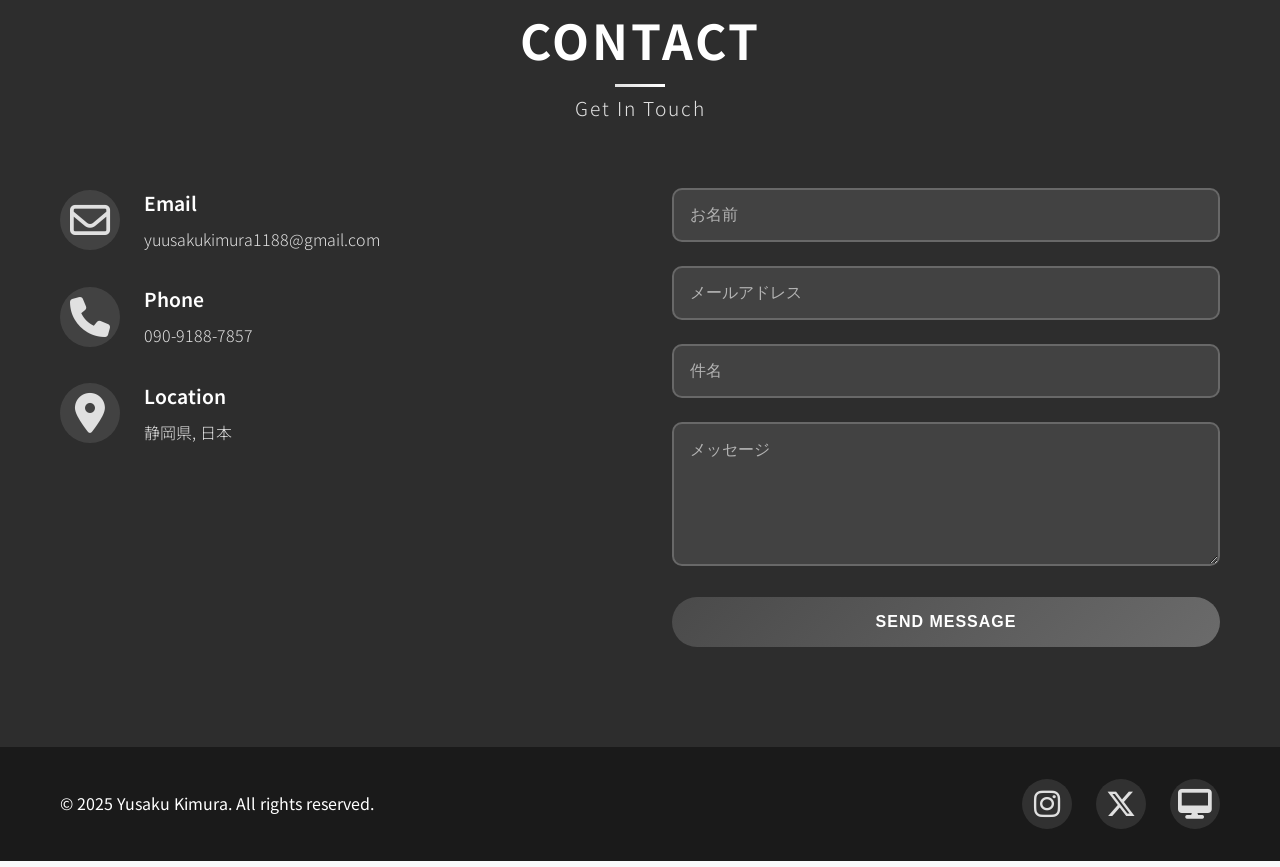
==== commit 5731068e: "Add files via upload" ====
--- a/index.html
+++ b/index.html
@@ -12,6 +12,7 @@
     <link rel="stylesheet" href="https://cdnjs.cloudflare.com/ajax/libs/font-awesome/6.5.1/css/all.min.css">
 </head>
 <body>
+<div class="custom-cursor"></div>
     <!-- Loading Animation -->
     <div id="loading" class="loading-screen">
         <div class="loading-content">
@@ -130,7 +131,8 @@
             </div>
 
             <div class="work-grid" id="work-grid">
-                <div class="work-item" data-category="website">
+                <div class="work-item-placeholder"  data-category="website">
+                <div class="work-item">
                     <a href="project-detail.html">
                     <div class="work-image">
                         <div class="work-placeholder">
@@ -138,7 +140,7 @@
                         </div>
                         <div class="work-overlay">
                             <div class="work-info">
-                                <h3 class="work-title">Webサイト</h3>
+                                <h3 class="work-title">LPサイト</h3>
                                 <p class="work-category">Website Design</p>
                                 <div class="work-tags">
                                     <span class="work-tag">HTML/CSS</span>
@@ -153,8 +155,12 @@
                     </div>
                     </a>
                 </div>
-
-                <div class="work-item" data-category="website">
+                <div class="work-client"><p>クライアントワーク</p></div>
+                <p class="work-client-p">ランプ浜松様<br><span>LPサイト</span></p>
+                </div>
+
+                <div class="work-item-placeholder"  data-category="website">
+                <div class="work-item">
                     <a href="project-detail2.html">
                     <div class="work-image">
                         <div class="work-placeholder">
@@ -175,8 +181,12 @@
                     </div>
                     </a>
                 </div>
-
-                <div class="work-item" data-category="other">
+                <div class="work-client2"><p>自主制作</p></div>
+                <p class="work-client-p">YUUSAKU KIMURA<br>ポートフォリオサイト</p>
+                </div>
+
+                <div class="work-item-placeholder"  data-category="other">
+                <div class="work-item">
                     <a href="project-detail6.html">
                     <div class="work-image">
                         <div class="work-placeholder">
@@ -194,9 +204,12 @@
                     </div>
                     </a>
                 </div>
-
-
-                <div class="work-item" data-category="website">
+                <div class="work-client"><p>クライアントワーク</p></div>
+                <p class="work-client-p">URL都市総合計画株式会社様<br>名刺デザイン</p>
+                </div>
+
+                <div class="work-item-placeholder"  data-category="website">
+                <div class="work-item">
                     <a href="project-detail3.html">
                     <div class="work-image">
                         <div class="work-placeholder">
@@ -216,8 +229,12 @@
                     </div>
                     </a>
                 </div>
-
-                <div class="work-item" data-category="banner">
+                <div class="work-client2"><p>自主制作</p></div>
+                <p class="work-client-p">NCC専門学校（架空）<br>HPサイト</p>
+                </div>
+
+                <div class="work-item-placeholder"  data-category="banner">
+                <div class="work-item">
                     <div class="work-image">
                         <div class="work-placeholder">
                             <img src="images/Work_img8.png" alt="Work 1" width="100% height="100%>
@@ -234,8 +251,12 @@
                         </div>
                     </div>
                 </div>
-
-                <div class="work-item" data-category="website">
+                <div class="work-client2"><p>自主制作</p></div>
+                <p class="work-client-p">Tech Bridge（架空）<br>Webバナー</p>
+                </div>
+
+                <div class="work-item-placeholder"  data-category="website">
+                <div class="work-item">
                     <a href="project-detail4.html">
                     <div class="work-image">
                         <div class="work-placeholder">
@@ -256,8 +277,12 @@
                     </div>
                     </a>
                 </div>
-
-                <div class="work-item" data-category="website">
+                <div class="work-client"><p>クライアントワーク</p></div>
+                <p class="work-client-p">V's Create<br>HPサイト</p>
+                </div>
+
+                <div class="work-item-placeholder"  data-category="website">
+                <div class="work-item">
                     <a href="project-detail5.html">
                     <div class="work-image">
                         <div class="work-placeholder">
@@ -277,8 +302,12 @@
                     </div>
                     </a>
                 </div>
-
-                <div class="work-item" data-category="banner">
+                <div class="work-client"><p>クライアントワーク</p></div>
+                <p class="work-client-p">浜松児童養護施設を応援する会様<br>HPサイト</p>
+                </div>
+
+                <div class="work-item-placeholder"  data-category="banner">
+                <div class="work-item">
                     <div class="work-image">
                         <div class="work-placeholder">
                              <img src="images/Work_img9.png" alt="Work 1" width="100% height="100%>
@@ -295,8 +324,12 @@
                         </div>
                     </div>
                 </div>
-
-                <div class="work-item" data-category="banner">
+                <div class="work-client2"><p>自主制作</p></div>
+                <p class="work-client-p">アダルトチルドレンの方向けセミナー広告（架空）　SNS広告</p>
+                </div>
+
+                <div class="work-item-placeholder"  data-category="banner">
+                <div class="work-item">
                     <div class="work-image">
                         <div class="work-placeholder">
                              <img src="images/Work_img10.png" alt="Work 1" width="100% height="100%>
@@ -313,8 +346,12 @@
                         </div>
                     </div>
                 </div>
-
-                <div class="work-item" data-category="flyer">
+                <div class="work-client2"><p>自主制作</p></div>
+                <p class="work-client-p">CREATIVE SHFT（架空）<br>Webバナー</p>
+                </div>
+
+                <div class="work-item-placeholder"  data-category="flyer">
+                <div class="work-item">
                     <div class="work-image">
                         <div class="work-placeholder">
                             <img src="images/Work_img5.png" alt="Work 1" width="100% height="100%>
@@ -331,8 +368,12 @@
                         </div>
                     </div>
                 </div>
-
-                <div class="work-item" data-category="flyer">
+                <div class="work-client"><p>クライアントワーク</p></div>
+                <p class="work-client-p">就労移行ITスクール浜松<br>チラシ</p>
+                </div>
+
+                <div class="work-item-placeholder"  data-category="flyer">
+                <div class="work-item">
                     <div class="work-image">
                         <div class="work-placeholder">
                             <img src="images/Work_img6.png" alt="Work 1" width="100% height="100%>
@@ -349,8 +390,12 @@
                         </div>
                     </div>
                 </div>
-
-                <div class="work-item" data-category="banner">
+                <div class="work-client"><p>クライアントワーク</p></div>
+                <p class="work-client-p">就労移行ITスクール浜松<br>チラシ</p>
+                </div>
+
+                <div class="work-item-placeholder"  data-category="banner">
+                <div class="work-item">
                     <div class="work-image">
                         <div class="work-placeholder">
                              <img src="images/Work_img7.png" alt="Work 1" width="100% height="100%>
@@ -367,8 +412,12 @@
                         </div>
                     </div>
                 </div>
-
-                <div class="work-item" data-category="other">
+                <div class="work-client2"><p>自主制作</p></div>
+                <p class="work-client-p">沖縄旅行キャンペーンバナー（架空）　Webバナー</p>
+                </div>
+
+                <div class="work-item-placeholder"  data-category="other">
+                <div class="work-item">
                     <div class="work-image">
                         <div class="work-placeholder">
                             <img src="images/Work_img11.png" alt="Work 1" width="100% height="100%>
@@ -385,8 +434,12 @@
                         </div>
                     </div>
                 </div>
-
-                <div class="work-item" data-category="other">
+                <div class="work-client2"><p>自主制作</p></div>
+                <p class="work-client-p">ドックトレーナー講座（架空）<br>YouTubeサムネイル</p>
+                </div>
+                
+                <div class="work-item-placeholder"  data-category="other">
+                <div class="work-item">
                     <div class="work-image">
                         <div class="work-placeholder">
                             <img src="images/Work_img13.png" alt="Work 1" width="100% height="100%>
@@ -402,6 +455,32 @@
                             </div>
                         </div>
                     </div>
+                </div>
+                <div class="work-client2"><p>自主制作</p></div>
+                <p class="work-client-p">配信用YouTubeサムネイル<br>配信ビジュアル</p>
+                </div>
+
+                <div class="work-item-placeholder"  data-category="other">
+                <div class="work-item">
+                    <div class="work-image">
+                        <div class="work-placeholder">
+                            <img src="images/Work_img15.png" alt="Work 1" width="100% height="100%>
+                        </div>
+                        <div class="work-overlay">
+                            <div class="work-info">
+                                <h3 class="work-title">MV</h3>
+                                <p class="work-category">Movie Design</p>
+                                <div class="work-tags">
+                                    <span class="work-tag">After Effects</span>
+                                    <span class="work-tag">Illustrator</span>
+                                    <span class="work-tag">Photoshop</span>
+                                </div>
+                            </div>
+                        </div>
+                    </div>
+                </div>
+                <div class="work-client2"><p>自主制作</p></div>
+                <p class="work-client-p">歌ってみたサンプル動画<br>Music Video</p>
                 </div>
 
             </div>
--- a/css/style.css
+++ b/css/style.css
@@ -191,33 +191,50 @@
 
 /* Hero Section */
 .hero {
+    /* 画面全体に広がるように高さを設定 */
     height: 100vh;
+    /* Heroセクションのパディングをリセット */
+    padding: 0; 
+    /* その他のスタイルは必要に応じて */
     position: relative;
     display: flex;
     align-items: center;
     justify-content: center;
+    text-align: center;
+    color: white;
+}
+
+.hero-bg {
+    /* 背景として機能させるための位置設定 */
+    position: absolute;
+    bottom: 0;
+    left: 0;
+    width: 100%;
+    height: 100%;
+    background-color: #2D2D2D;
+    z-index: -1;
     overflow: hidden;
 }
 
-.hero-background {
-    position: absolute;
-    top: 0;
-    left: 0;
-    width: 100%;
-    height: 100%;
-    background: linear-gradient(135deg, #2d2d2d 0%, #4a4a4a 50%, #6b6b6b 100%);
-    z-index: -2;
-}
-
-.hero-background::before {
-    content: '';
-    position: absolute;
-    top: 0;
-    left: 0;
-    width: 100%;
-    height: 100%;
-    background: url('data:image/svg+xml,<svg xmlns="http://www.w3.org/2000/svg" viewBox="0 0 100 100"><defs><pattern id="grid" width="10" height="10" patternUnits="userSpaceOnUse"><path d="M 10 0 L 0 0 0 10" fill="none" stroke="rgba(255,255,255,0.05)" stroke-width="1"/></pattern></defs><rect width="100" height="100" fill="url(%23grid)"/></svg>');
-    animation: backgroundMove 20s linear infinite;
+/* タイル要素を格納するコンテナ */
+.hero-grid {
+    display: grid;
+    grid-template-columns: repeat(auto-fit, minmax(80px, 1fr));    
+    width: 100%;
+    height: 120%; /* 親要素のhero-bgに合わせる */
+}
+
+.grid-item {
+    /* デフォルトの背景色を黒に設定 */
+    background-color: #fff;
+    /* 枠の色を薄い灰色に設定 */
+    border: 3px solid rgba(100, 100, 100, 0.5); /* 灰色の枠 */
+    transition: background-color 0.3s ease, border-color 0.3s ease;
+}
+
+.grid-item.is-active {
+    background-color: #2D2D2D;
+    border-color: rgba(100, 100, 100, 0.5);
 }
 
 .hero-overlay {
@@ -236,13 +253,19 @@
 }
 
 .hero-content {
-    text-align: center;
+    width: 100%;
+    height: 100%;
+    position: relative;
+    display: flex;
+    align-items: center;
+    flex-flow: column;
+    justify-content: center;
     color: white;
     z-index: 1;
 }
 
 .hero-title {
-    font-size: 65px;
+    font-size: 70px;
     font-weight: 700;
     margin-bottom: 1rem;
     line-height: 1.1;
@@ -254,7 +277,9 @@
     opacity: 0;
     transform: translateY(50px);
     animation: heroTitleAnimation 1s ease forwards;
-}
+    height: 1.2em; /* 1行の高さにあわせて調整 */
+}
+
 
 .hero-title-line:nth-child(2) {
     animation-delay: 0.2s;
@@ -267,6 +292,60 @@
     }
 }
 
+.hero-text {
+    width: 100%;
+    height: 100%;
+    display: flex;
+    flex-flow: column;
+    align-items: center;
+    justify-content: center;
+    position: relative;
+    cursor: none;
+    color: #fff; /* デフォルトのテキスト色を白に設定 */
+    z-index: 2;
+    overflow: hidden;
+}
+
+/* ホバー時に表示される白い円形のエフェクト */
+.hero-text::after {
+    content: '';
+    position: absolute;
+    top: var(--mask-y);
+    left: var(--mask-x);
+    width: 100px; /* マスクのサイズ (直径) */
+    height: 100px;
+    border-radius: 50%;
+    background: #fff; /* マスクの色 (白) */
+    transform: translate(-50%, -50%) scale(0); /* 初期状態は非表示 */
+    pointer-events: none;
+    mix-blend-mode: difference; /* ここが重要！テキストの色を反転させる */
+    transition: transform 0.3s ease;
+}
+
+/* ホバー時に円を拡大表示 */
+.hero-text:hover::after {
+    transform: translate(-50%, -50%) scale(1);
+}
+
+/* その他のhero-text内のスタイルはそのまま */
+.hero-subtitle {
+    font-size: 1.5rem;
+    font-weight: 300;
+    margin-bottom: 2rem;
+    letter-spacing: 3px;
+    opacity: 0;
+    animation: fadeInUp 1s ease 0.5s forwards;
+}
+
+.hero-description {
+    font-size: 1.1rem;
+    font-weight: 300;
+    line-height: 1.8;
+    max-width: 600px;
+    margin: 0 auto 3rem;
+    opacity: 0;
+    animation: fadeInUp 1s ease 0.7s forwards;
+}
 .hero-subtitle {
     font-size: 1.5rem;
     font-weight: 300;
@@ -1291,7 +1370,7 @@
 }
 
 .article-title:hover {
-    color: #249084; /* ご希望のグリーンなど */
+    color: #018a9c;
     text-decoration: underline;
 }
 
@@ -1471,6 +1550,197 @@
     letter-spacing: 1px;
 }
 
+.work-client {
+    font-size: 10px;
+    color: #fff;
+    background-color: #2D2D2D;
+    border-radius: 15px;
+    font-weight: 300;
+    letter-spacing: 2px;
+    grid-column: span 1;
+    width: 130px;
+    text-align: center;
+    margin-top: 15px;
+    padding: 5px;
+}
+.work-client2 {
+    font-size: 10px;
+    color: #fff;
+    background-color: #2D2D2D;
+    border-radius: 15px;
+    font-weight: 300;
+    letter-spacing: 2px;
+    grid-column: span 1;
+    width: 80px;
+    text-align: center;
+    margin-top: 15px;
+    padding: 5px;
+}
+
+.work-client-p {
+    font-size: 20px;
+    color: #2D2D2D;
+    font-weight: 500;
+    letter-spacing: 2px;
+    grid-column: span 1;
+    margin-top: 2px;
+}
+
+.work-item-placeholder {
+    /* グリッドアイテムとしての基本設定 */
+    display: flex; /* 子要素（work-item, work-clientなど）を縦に並べる */
+    flex-direction: column;
+}
+
+/* 1. キーフレームアニメーション */
+@keyframes rotate-border {
+    to {
+        transform: rotate(1turn); 
+    }
+}
+
+/* 2. コンテナの設定 */
+.note-news-container3 {
+    position: relative; 
+    overflow: hidden; 
+    border-radius: 10px; 
+    /* 既存のスタイルがあればここに含める */
+}
+
+/* 3. 光沢 (::before) の設定 */
+.note-news-container3::before {
+    padding: ;
+    content: '';
+    position: absolute;
+    top: -50%;
+    left: -50%;
+    width: 200%;
+    height: 200%;
+    background: conic-gradient(
+        from 0deg,
+        transparent 0%,
+        transparent 20%, 
+        #fff 35%, /* 光沢の色1 */
+        #00bcd4 100%, /* 光沢の色2 */
+        transparent 80%,
+        transparent 100%
+    );
+    animation: rotate-border 20s linear infinite; 
+    z-index: 0;
+}
+
+/* 4. 内側のマスク (::after) の設定 */
+.note-news-container3::after {
+    content: '';
+    position: absolute;
+    top: 5px; /* ボーダーの太さ */
+    left: 5px; 
+    right: 5px; 
+    bottom: 5px; 
+    background-color: #404040; /* コンテナの背景色と同じ */
+    border-radius: 8px; 
+    z-index: 1;
+}
+
+/* 5. コンテンツを最前面に表示 */
+.note-news-container3 > * {
+    position: relative;
+    z-index: 2;
+}
+
+
+/* 1. デフォルトのカーソルを非表示にする */
+body, a, button, .submit-btn {
+    cursor: none !important; 
+}
+
+/* 2. カスタムカーソルのスタイル */
+.custom-cursor {
+    /* 初期設定: 画面上に固定 */
+    position: fixed;
+    top: 0;
+    left: 0;
+    
+    /* サイズと形状 */
+    width: 15px; /* サイズは適宜調整 */
+    height: 15px;
+    border-radius: 50%;
+    
+    /* グラデーションの背景 */
+    background: linear-gradient(
+        to right, /* グラデーションの方向を左から右に設定 */
+        #00bcd4 100% 
+    );
+    
+    
+    /* ポインターのズレを修正（カーソルの中央にポインターが来るように） */
+    transform: translate(-50%, -50%);
+    
+    /* 最前面に表示 */
+    z-index: 99999;
+    
+    /* 動きを滑らかにする */
+    transition: transform 0.15s ease-out, width 0.3s ease, height 0.3s ease;
+    
+    /* マウス操作の邪魔にならないようにする */
+    pointer-events: none;
+}
+
+/* 3. ホバー時のサイズ変更（オプション：インタラクティブ性向上） */
+/* リンクやボタンの上にカーソルが来たとき */
+a:hover ~ .custom-cursor, 
+button:hover ~ .custom-cursor,
+.submit-btn:hover ~ .custom-cursor {
+    width: 50px; /* 拡大 */
+    height: 50px;
+    opacity: 0.8;
+}
+
+/* 2. カスタムカーソル2のスタイル (その他ページ用) */
+.custom-cursor2 {
+    /* 初期設定: 画面上に固定 */
+    position: fixed;
+    top: 0;
+    left: 0;
+    
+    /* サイズと形状 */
+    width: 15px; /* custom-cursorと統一 */
+    height: 15px;
+    border-radius: 50%;
+    
+    /* グラデーションの背景 (単色に見えますが、linear-gradientで定義) */
+    background: linear-gradient(
+        to right, 
+        #00bcd4 100% 
+    );
+    
+    /* ポインターのズレを修正 */
+    transform: translate(-50%, -50%);
+    
+    /* 最前面に表示 */
+    z-index: 99999;
+    
+    /* 動きを滑らかにする */
+    transition: transform 0.15s ease-out, width 0.3s ease, height 0.3s ease;
+    
+    /* マウス操作の邪魔にならないようにする */
+    pointer-events: none;
+}
+
+/* 3. ホバー時のサイズ変更（オプション：インタラクティブ性向上） */
+a:hover ~ .custom-cursor2, 
+button:hover ~ .custom-cursor2,
+.submit-btn:hover ~ .custom-cursor2 {
+    width: 50px; /* 拡大 */
+    height: 50px;
+    opacity: 0.8;
+}
+
+/* 4. スタック防止用のクラス (JavaScriptで制御) */
+.custom-cursor2.no-transition {
+    transition: none !important; 
+}
+
 /* レスポンシブ対応 */
 @media (max-width: 768px) {
     .pdf-controls {
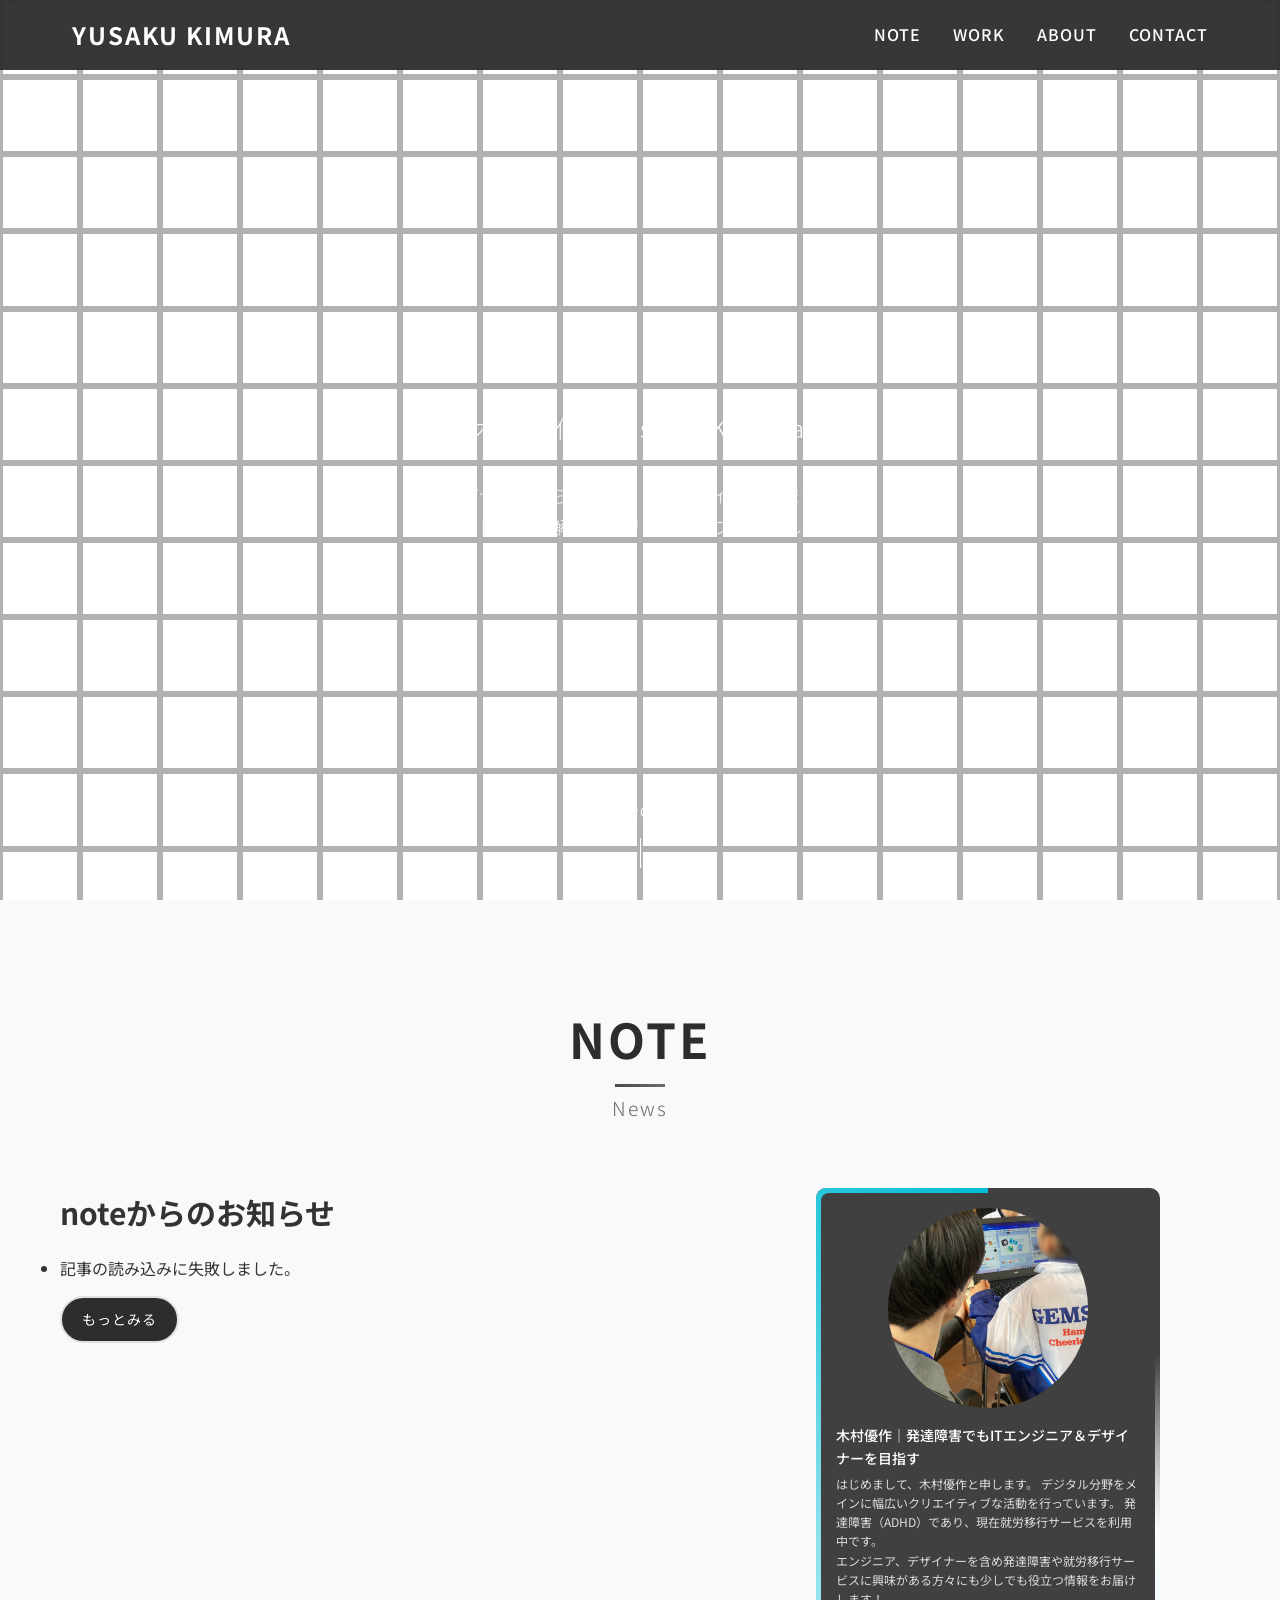
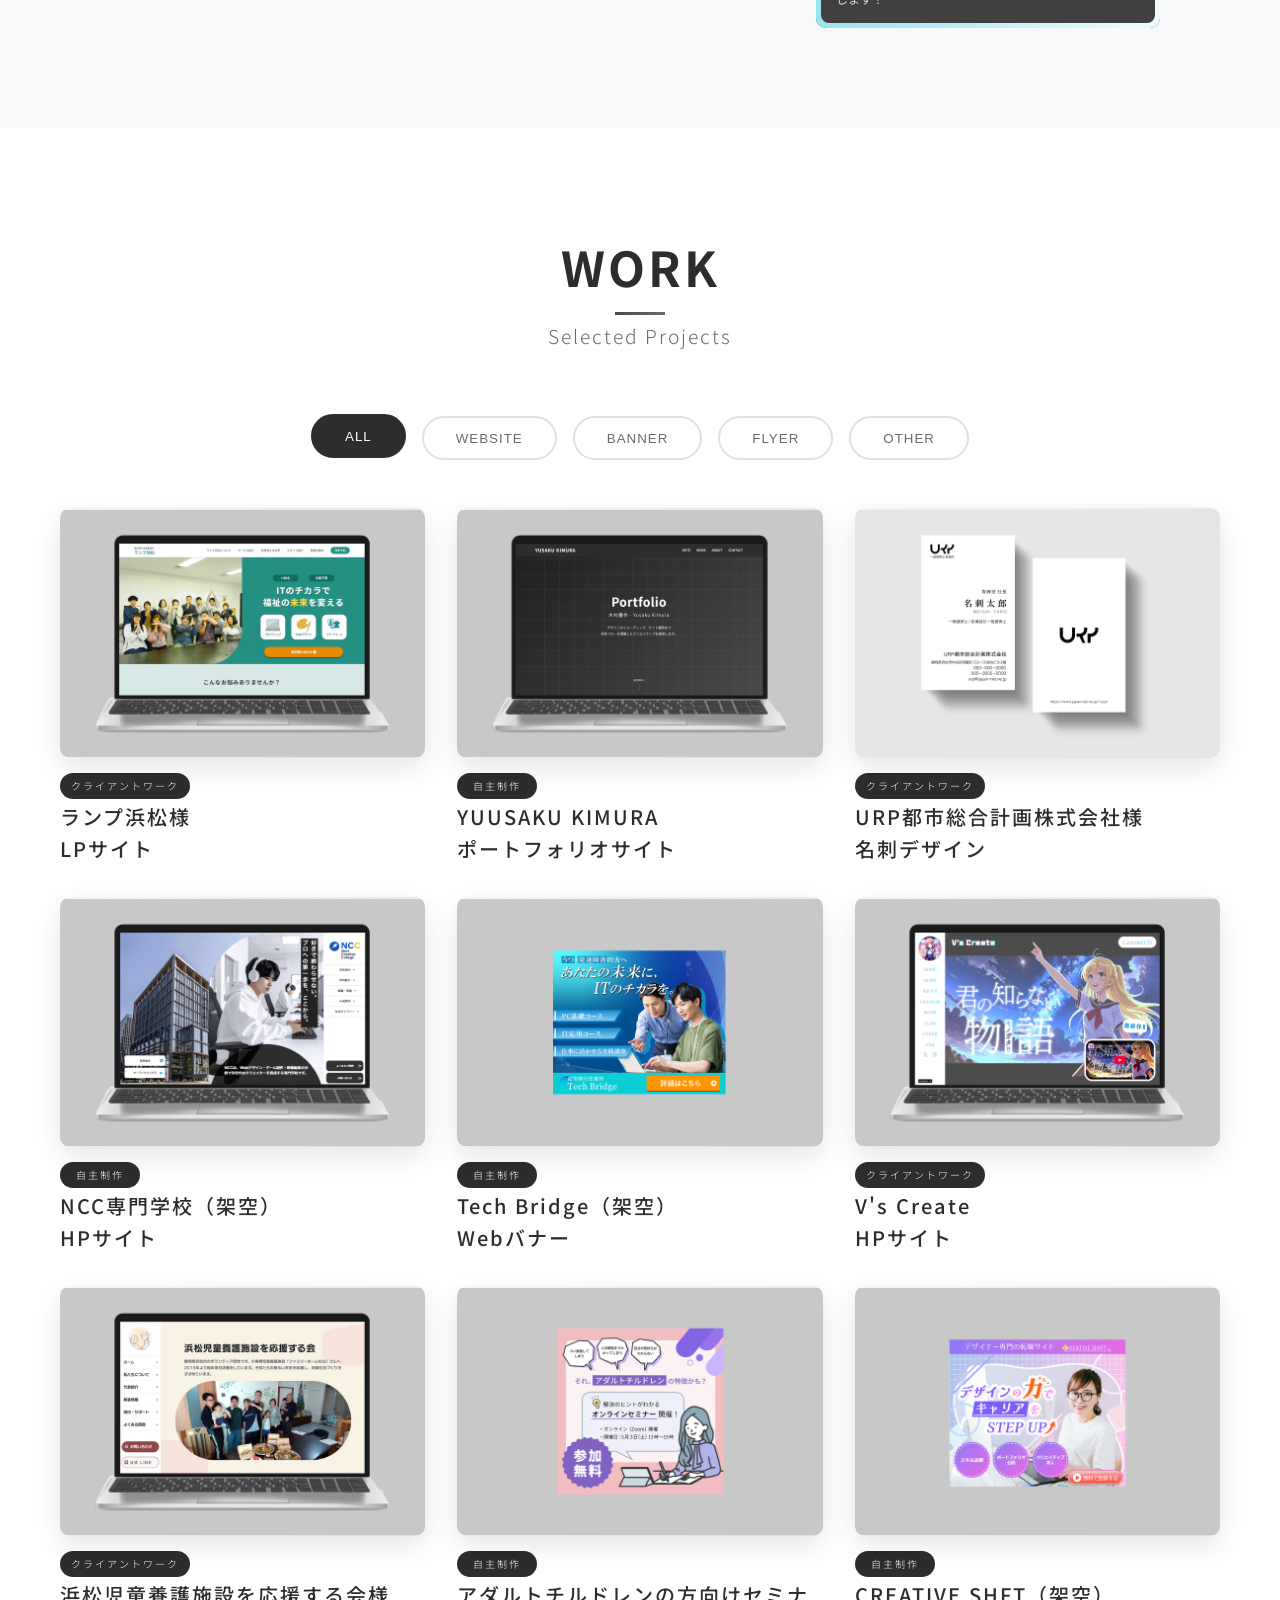
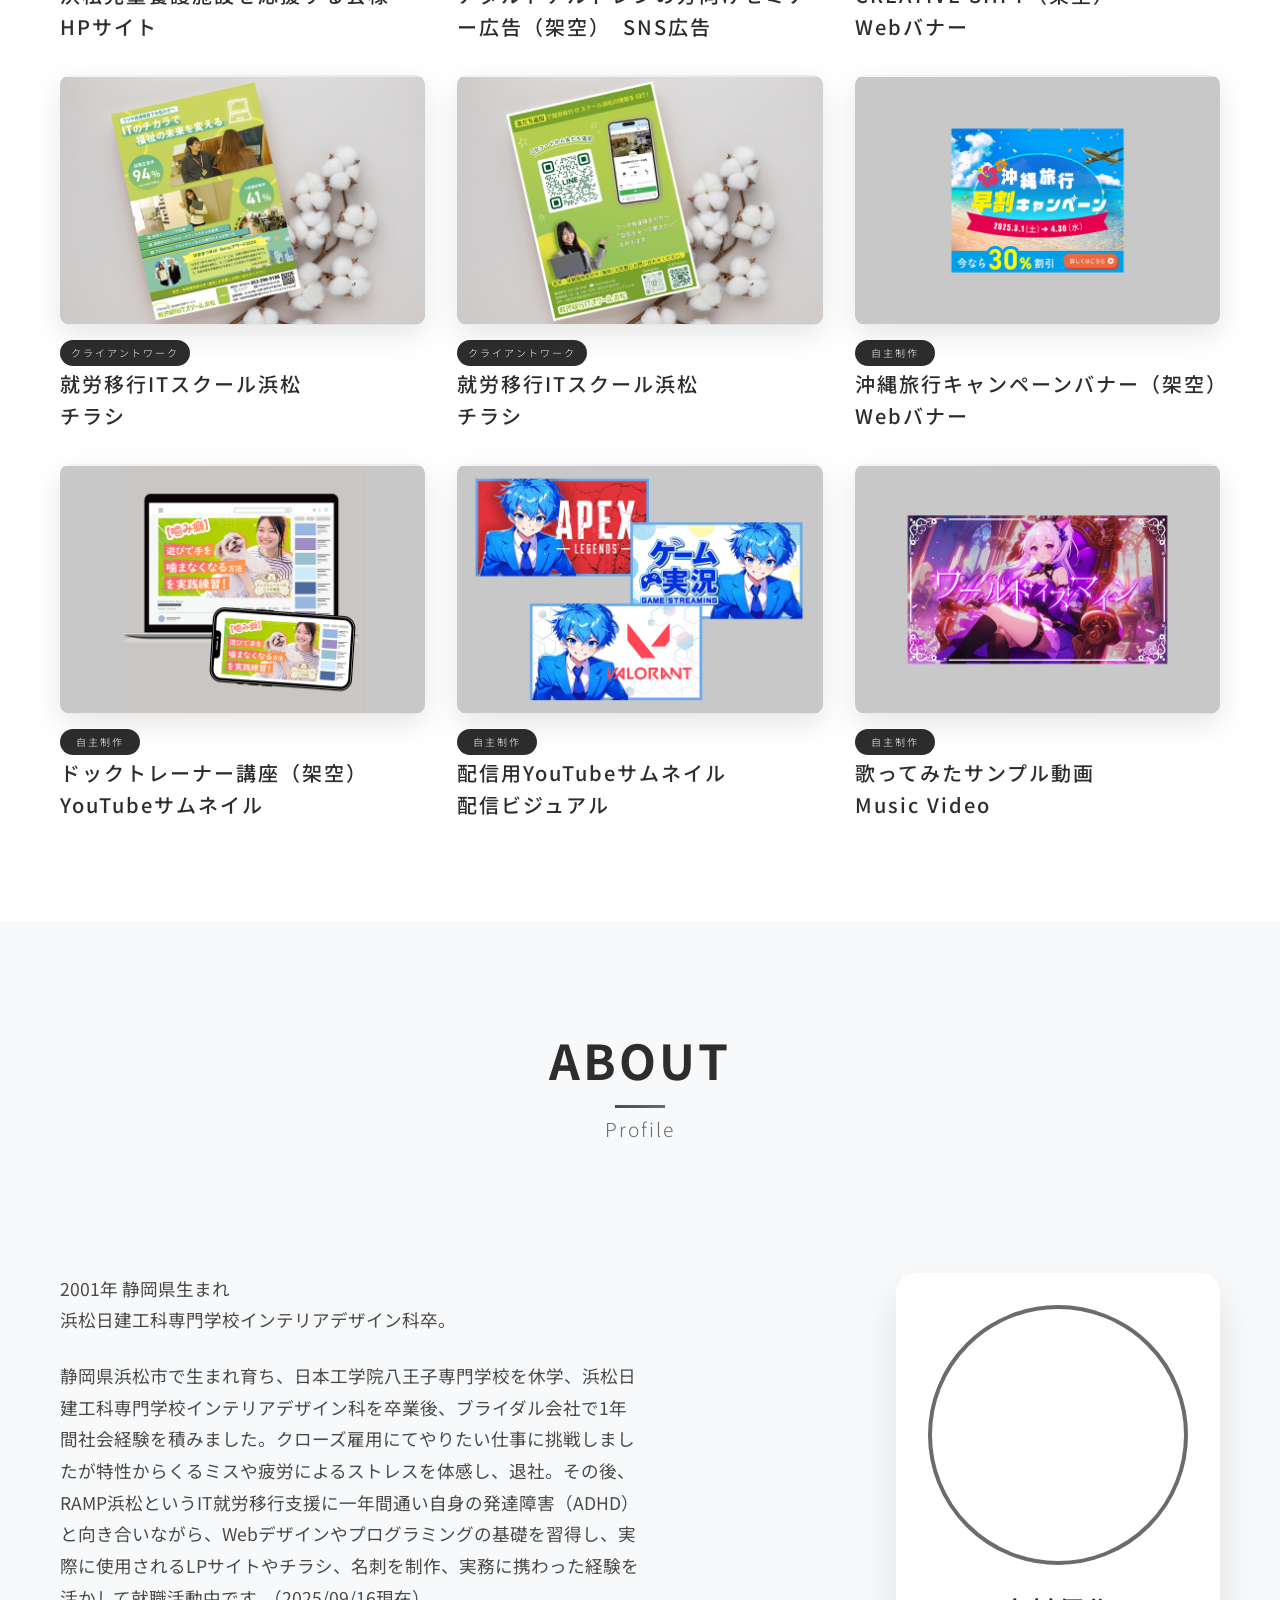
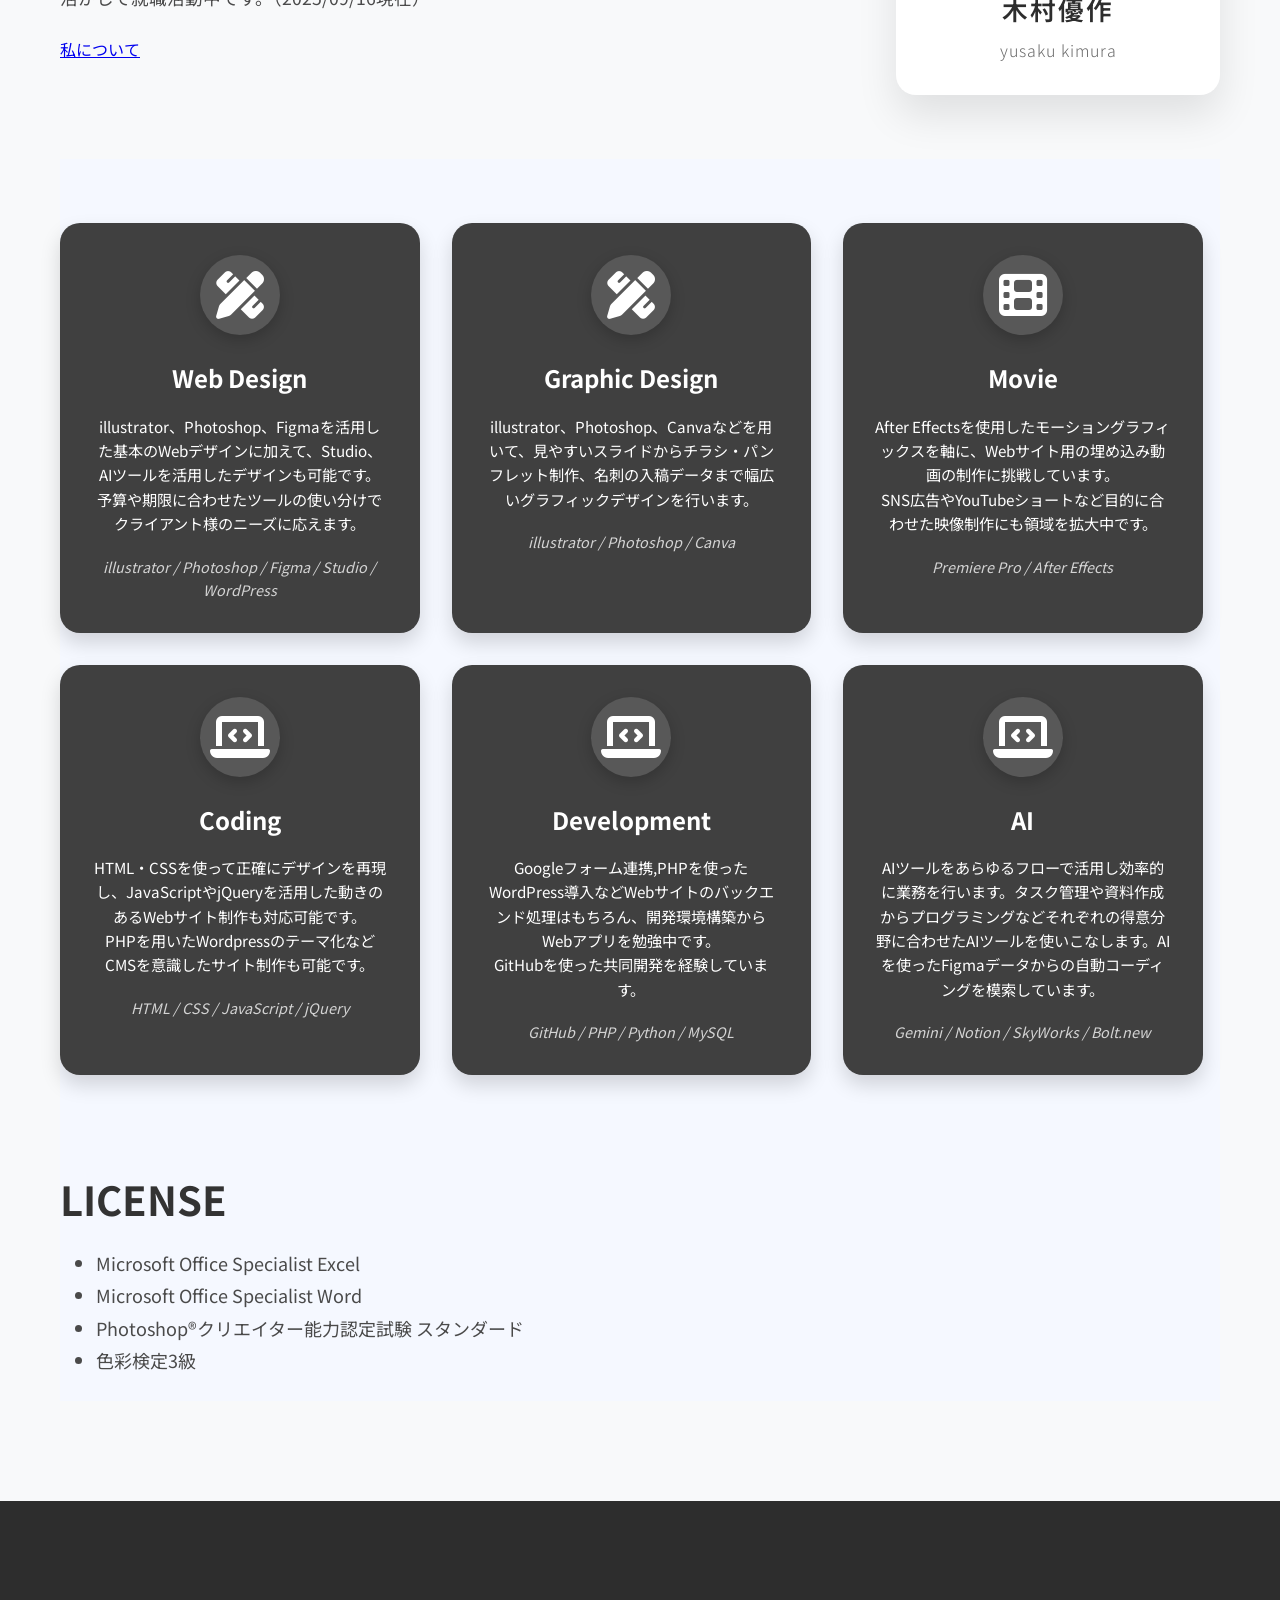
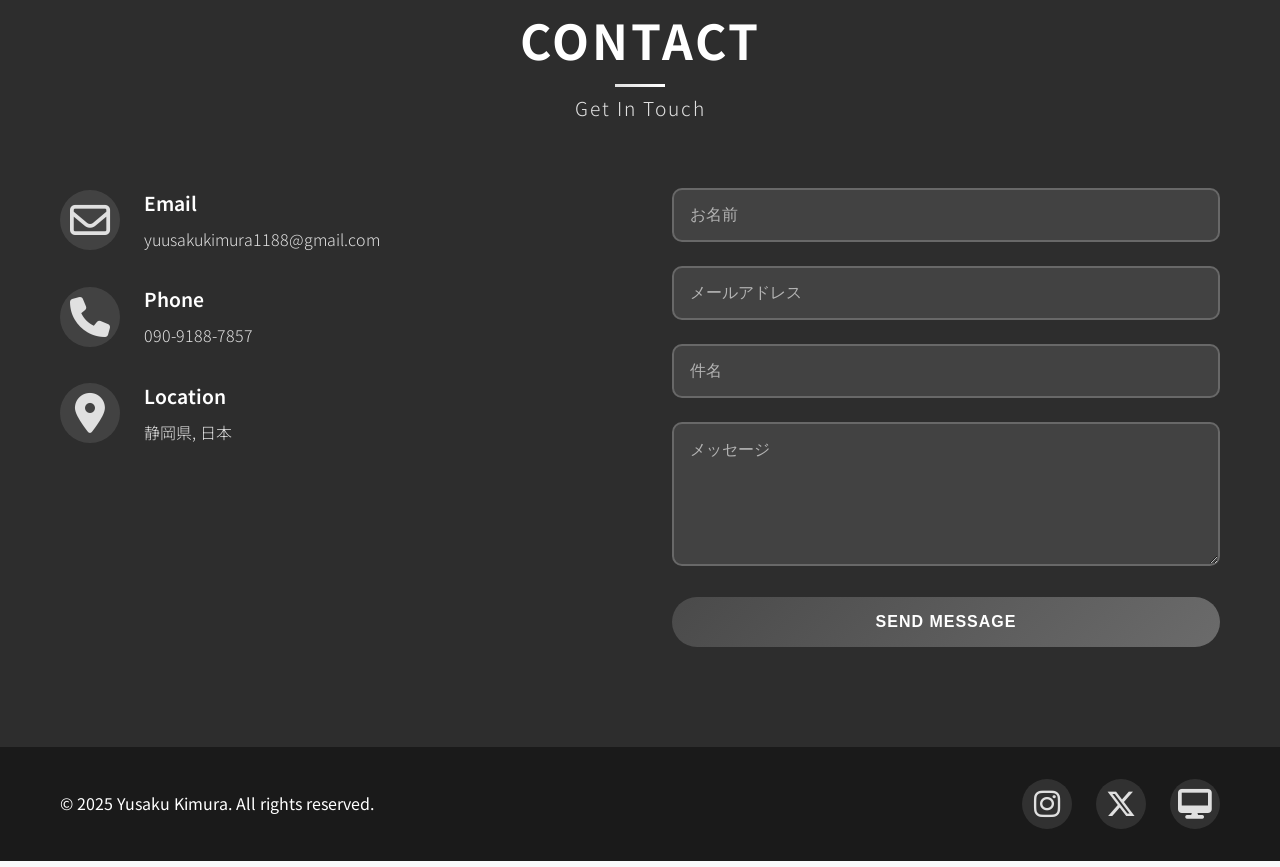
==== commit bfce40d0: "Add files via upload" ====
--- a/index.html
+++ b/index.html
@@ -205,7 +205,7 @@
                     </a>
                 </div>
                 <div class="work-client"><p>クライアントワーク</p></div>
-                <p class="work-client-p">URL都市総合計画株式会社様<br>名刺デザイン</p>
+                <p class="work-client-p">URP都市総合計画株式会社様<br>名刺デザイン</p>
                 </div>
 
                 <div class="work-item-placeholder"  data-category="website">
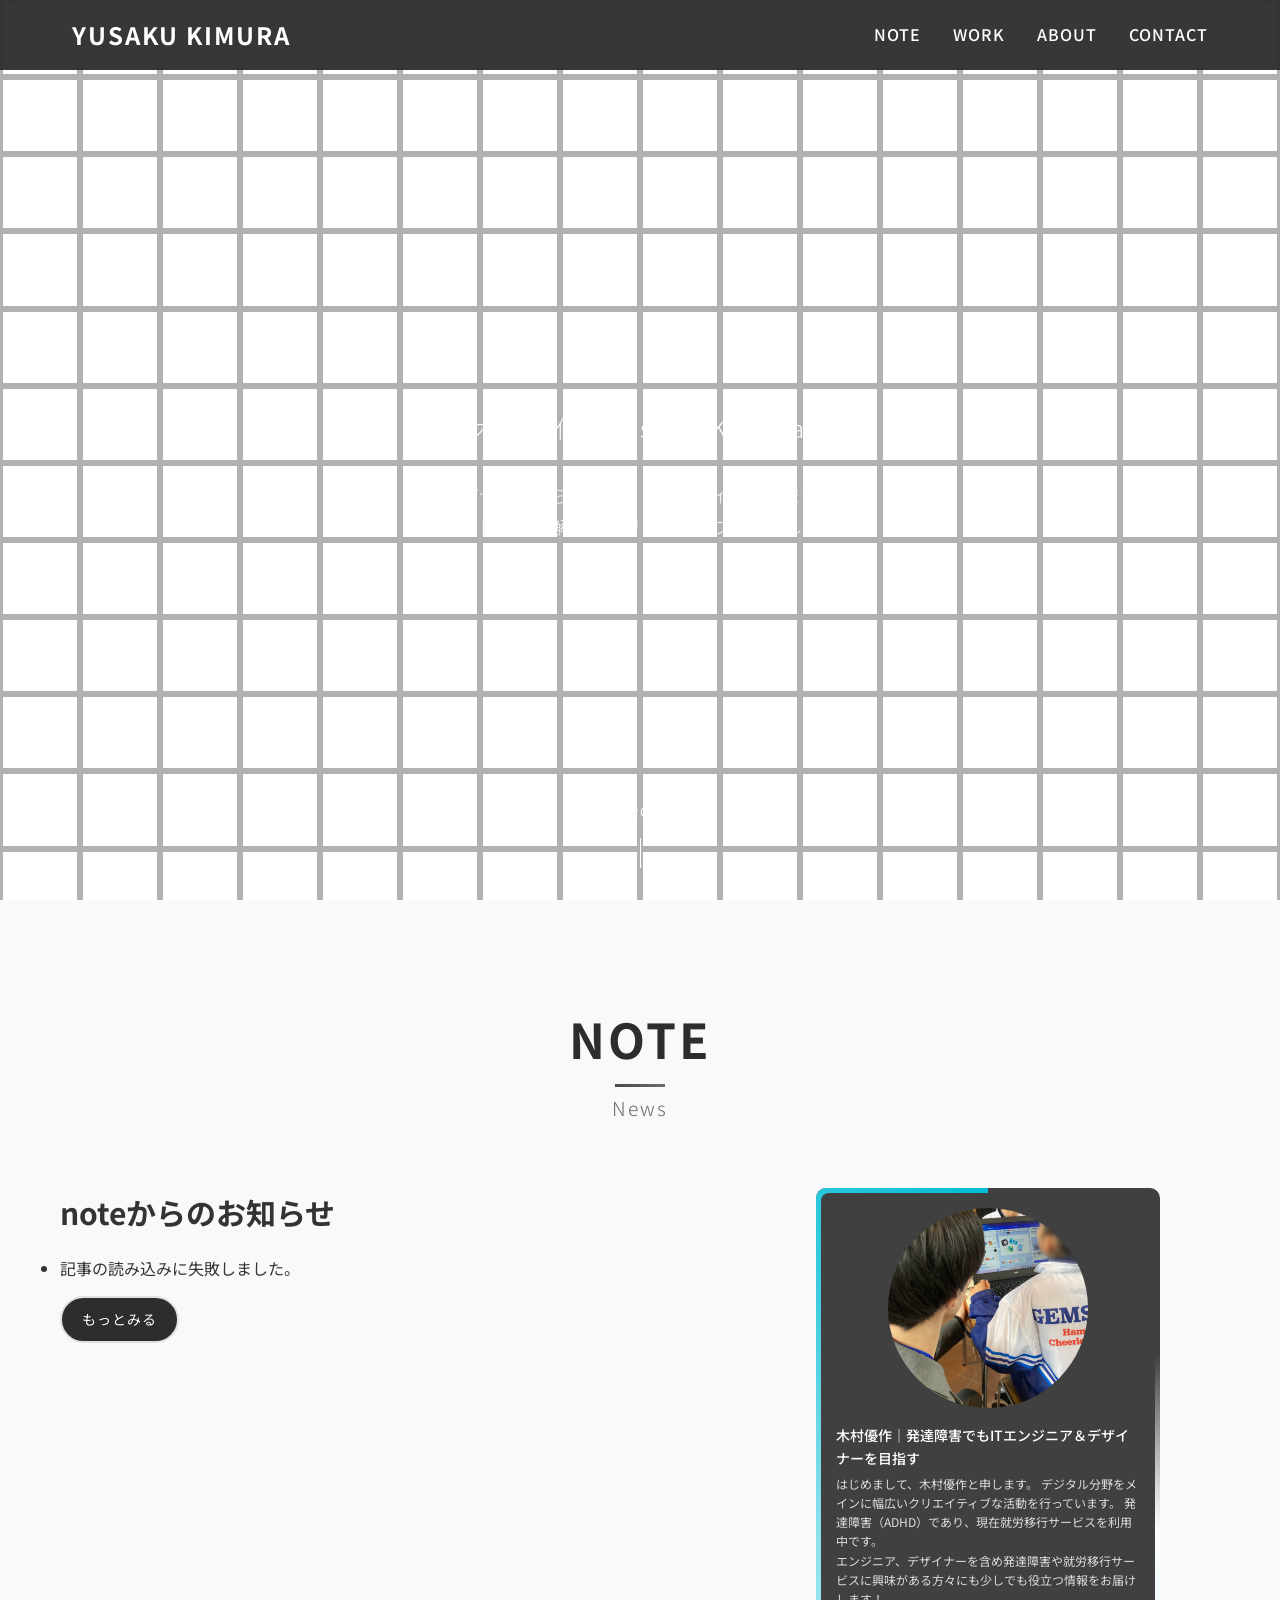
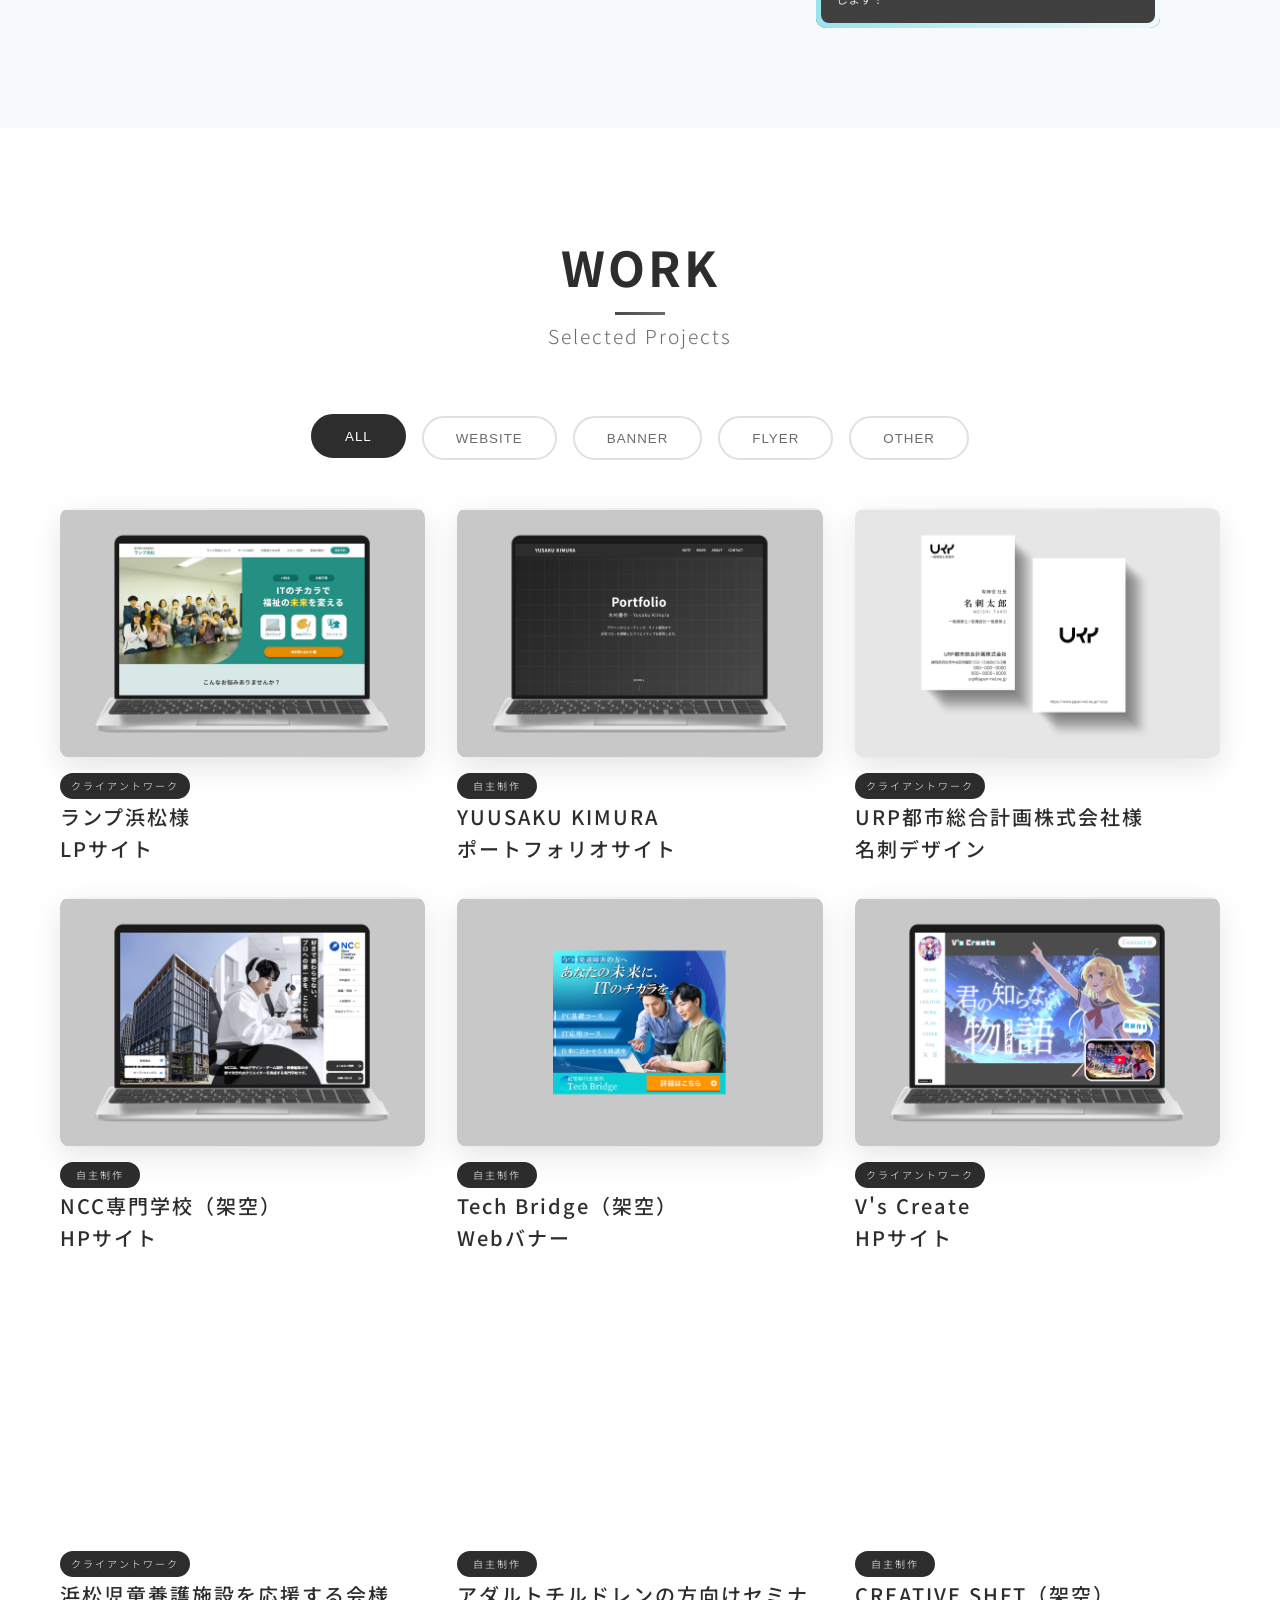
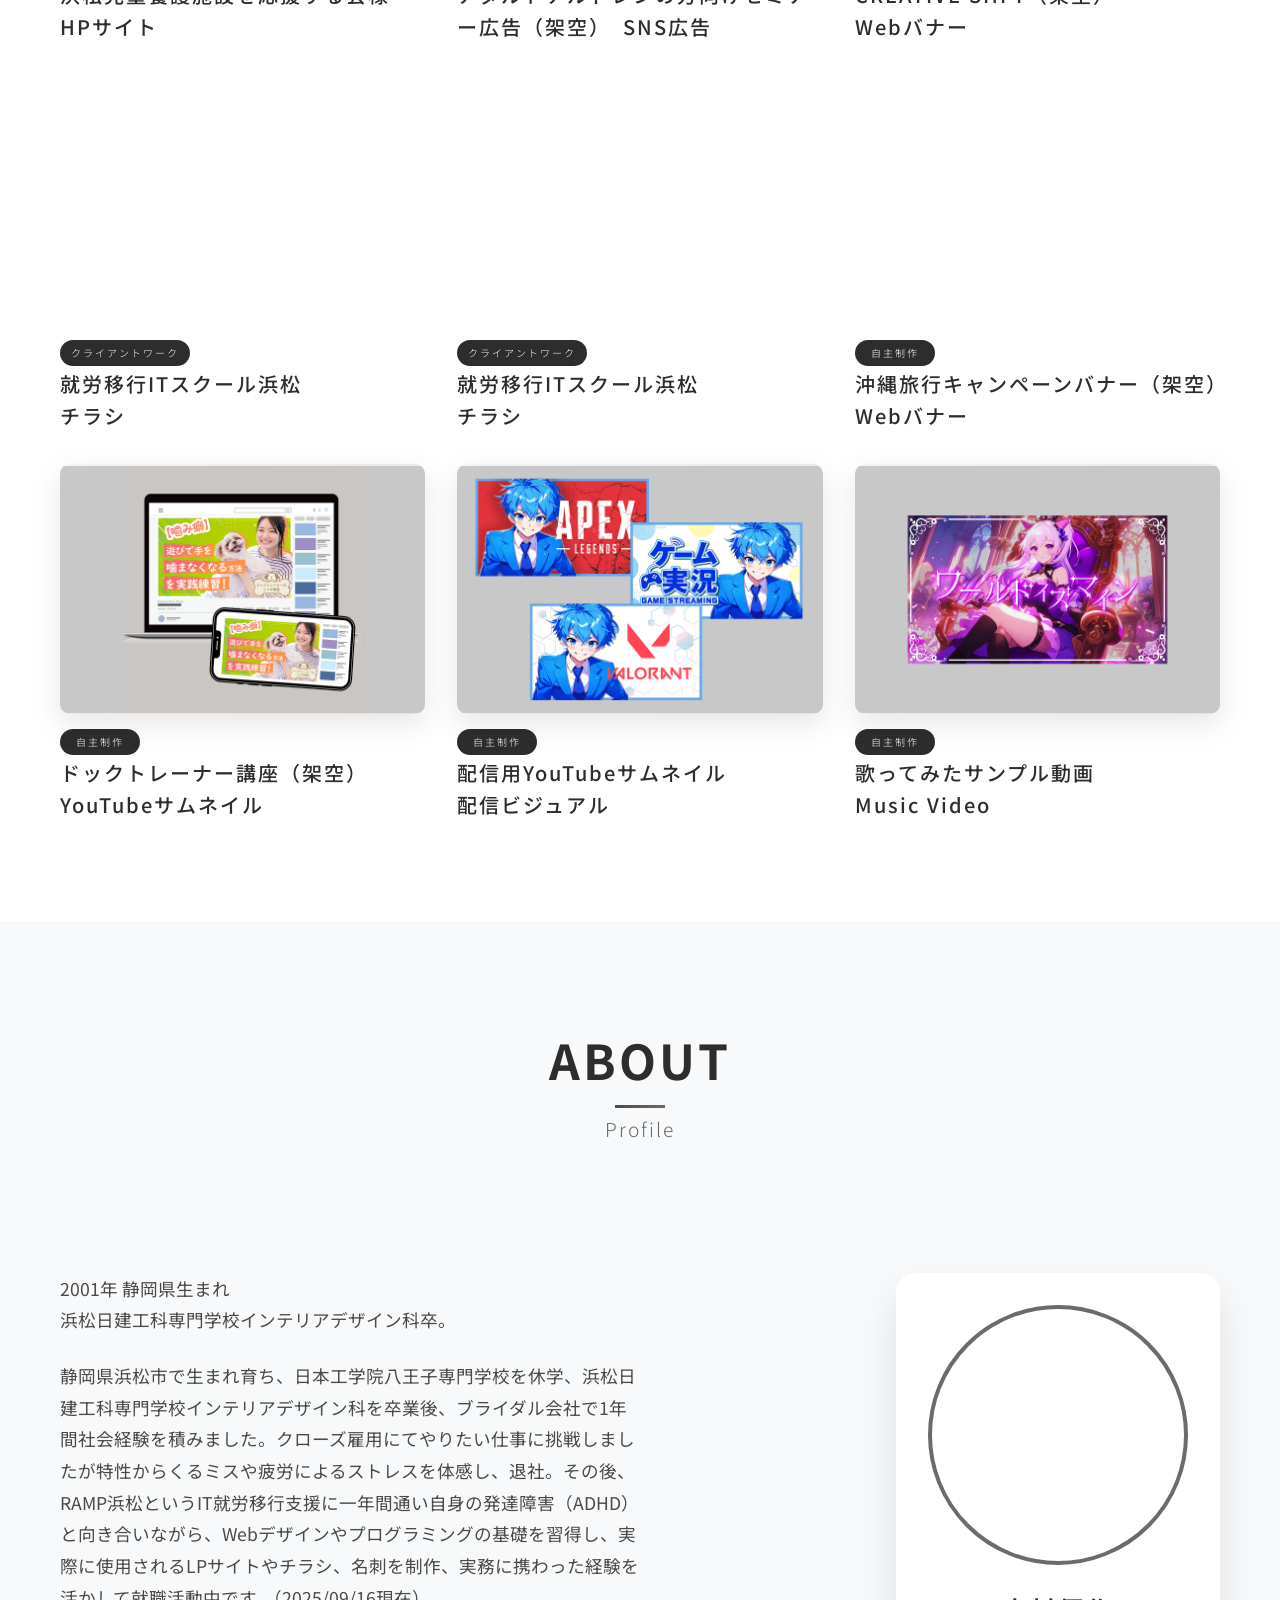
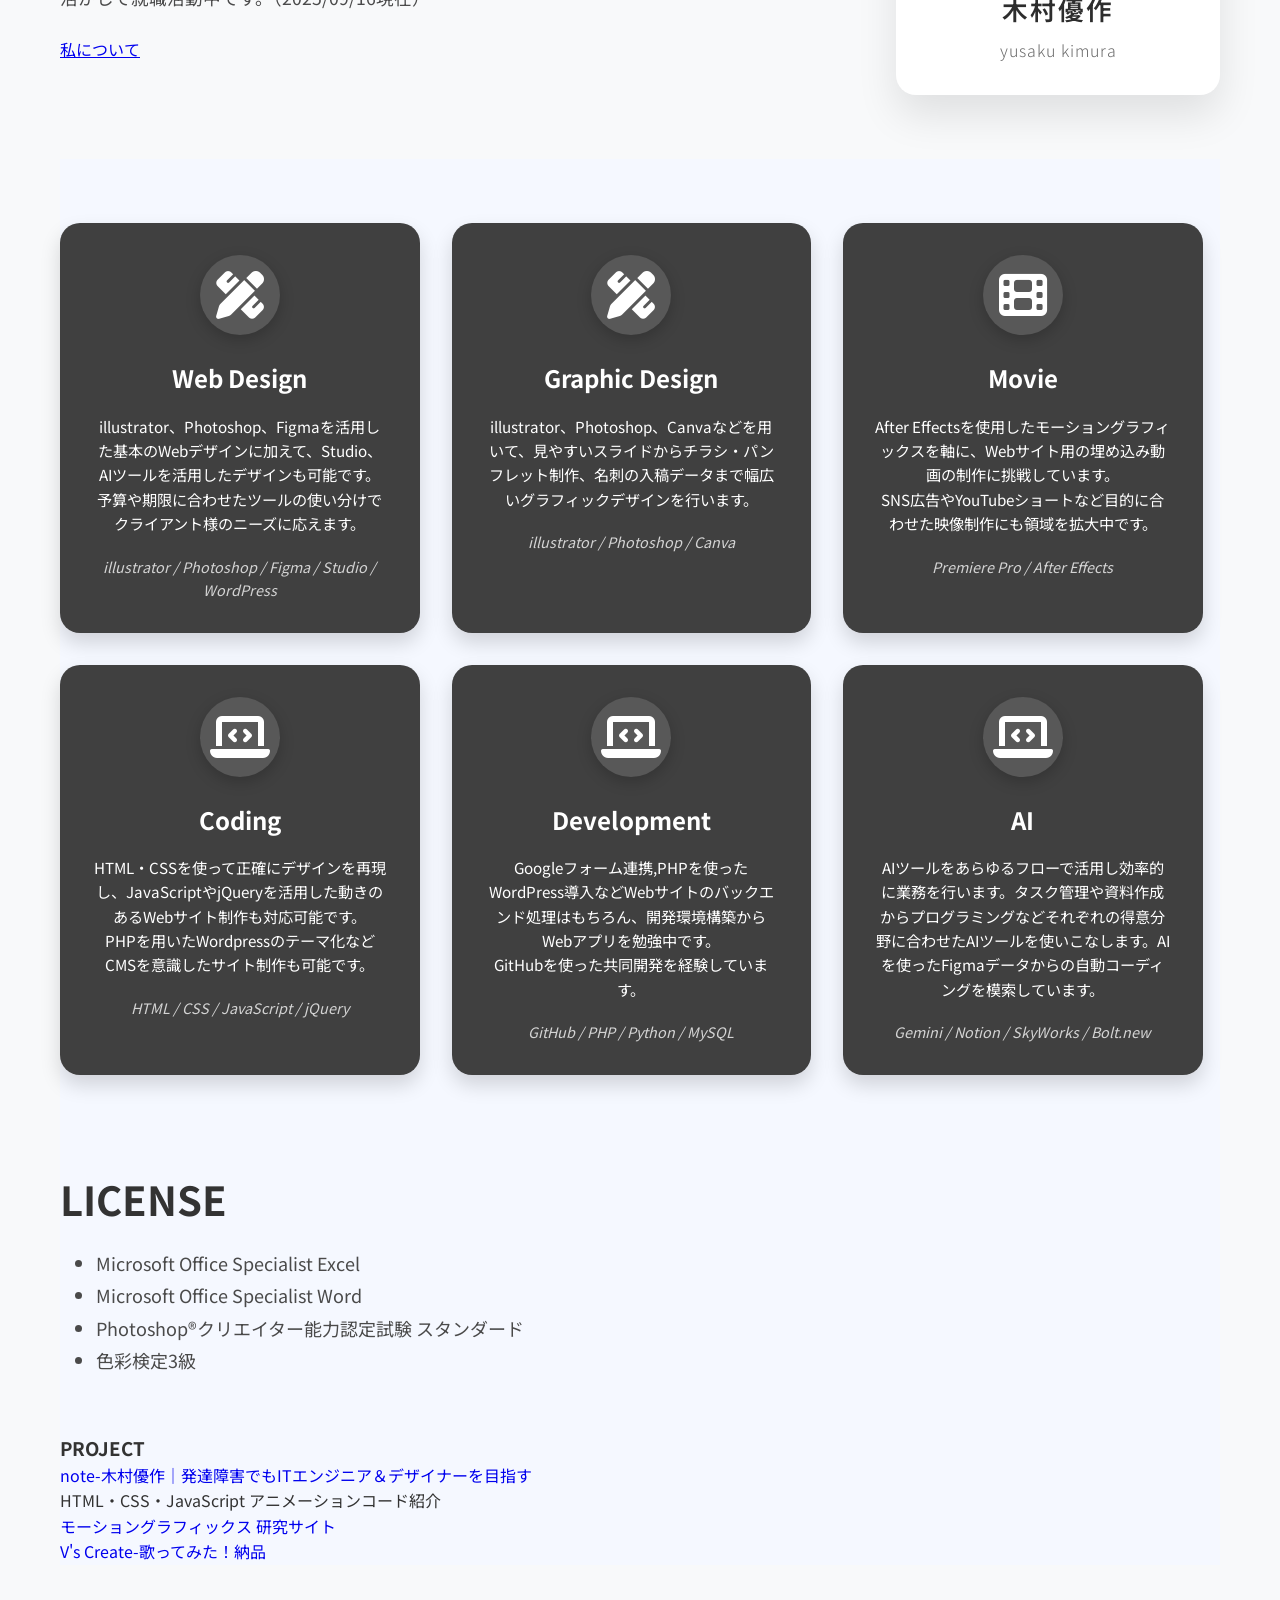
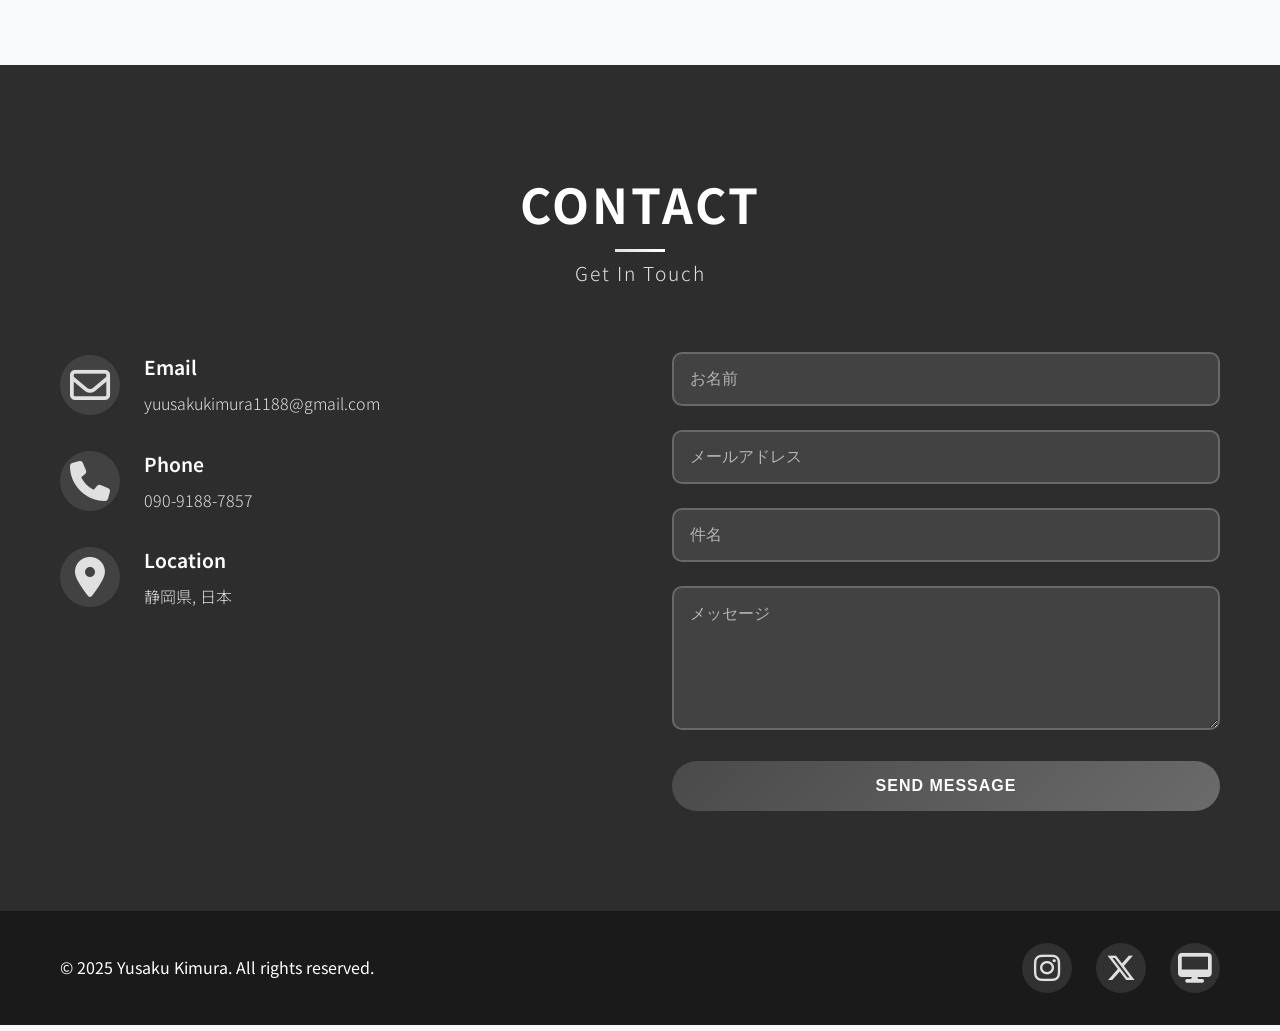
==== commit 9eceef32: "Add files via upload" ====
--- a/index.html
+++ b/index.html
@@ -587,6 +587,22 @@
                             <li>色彩検定3級</li>
                             </ul>
                         </div>
+                        
+                        <div class="license-section2">
+                            <h3 class="license-title2">PROJECT</h3>
+                            <div>
+                                <a href="https://note.com/dododo0125" class="news-card">
+                                    <div class="active-title" id="active-title"><p>note-木村優作｜発達障害でもITエンジニア＆デザイナーを目指す</p></div>
+                                </a>
+                                <div class="active-title2" id="active-title2"><p>HTML・CSS・JavaScript アニメーションコード紹介</p></div>
+                                <a href="https://yuusakukimura1188.github.io" class="news-card">
+                                    <div class="active-title2" id="active-title3"><p>モーショングラフィックス 研究サイト</p></div>
+                                </a>
+                                <a href="https://www.youtube.com/@CreateVs-k1r4g" class="news-card">
+                                    <div class="active-title2" id="active-title4"><p>V's Create-歌ってみた！納品</p></div>
+                                </a>
+                            </div>
+                        </div>                    
                 </div>
             </div>
         </div>
